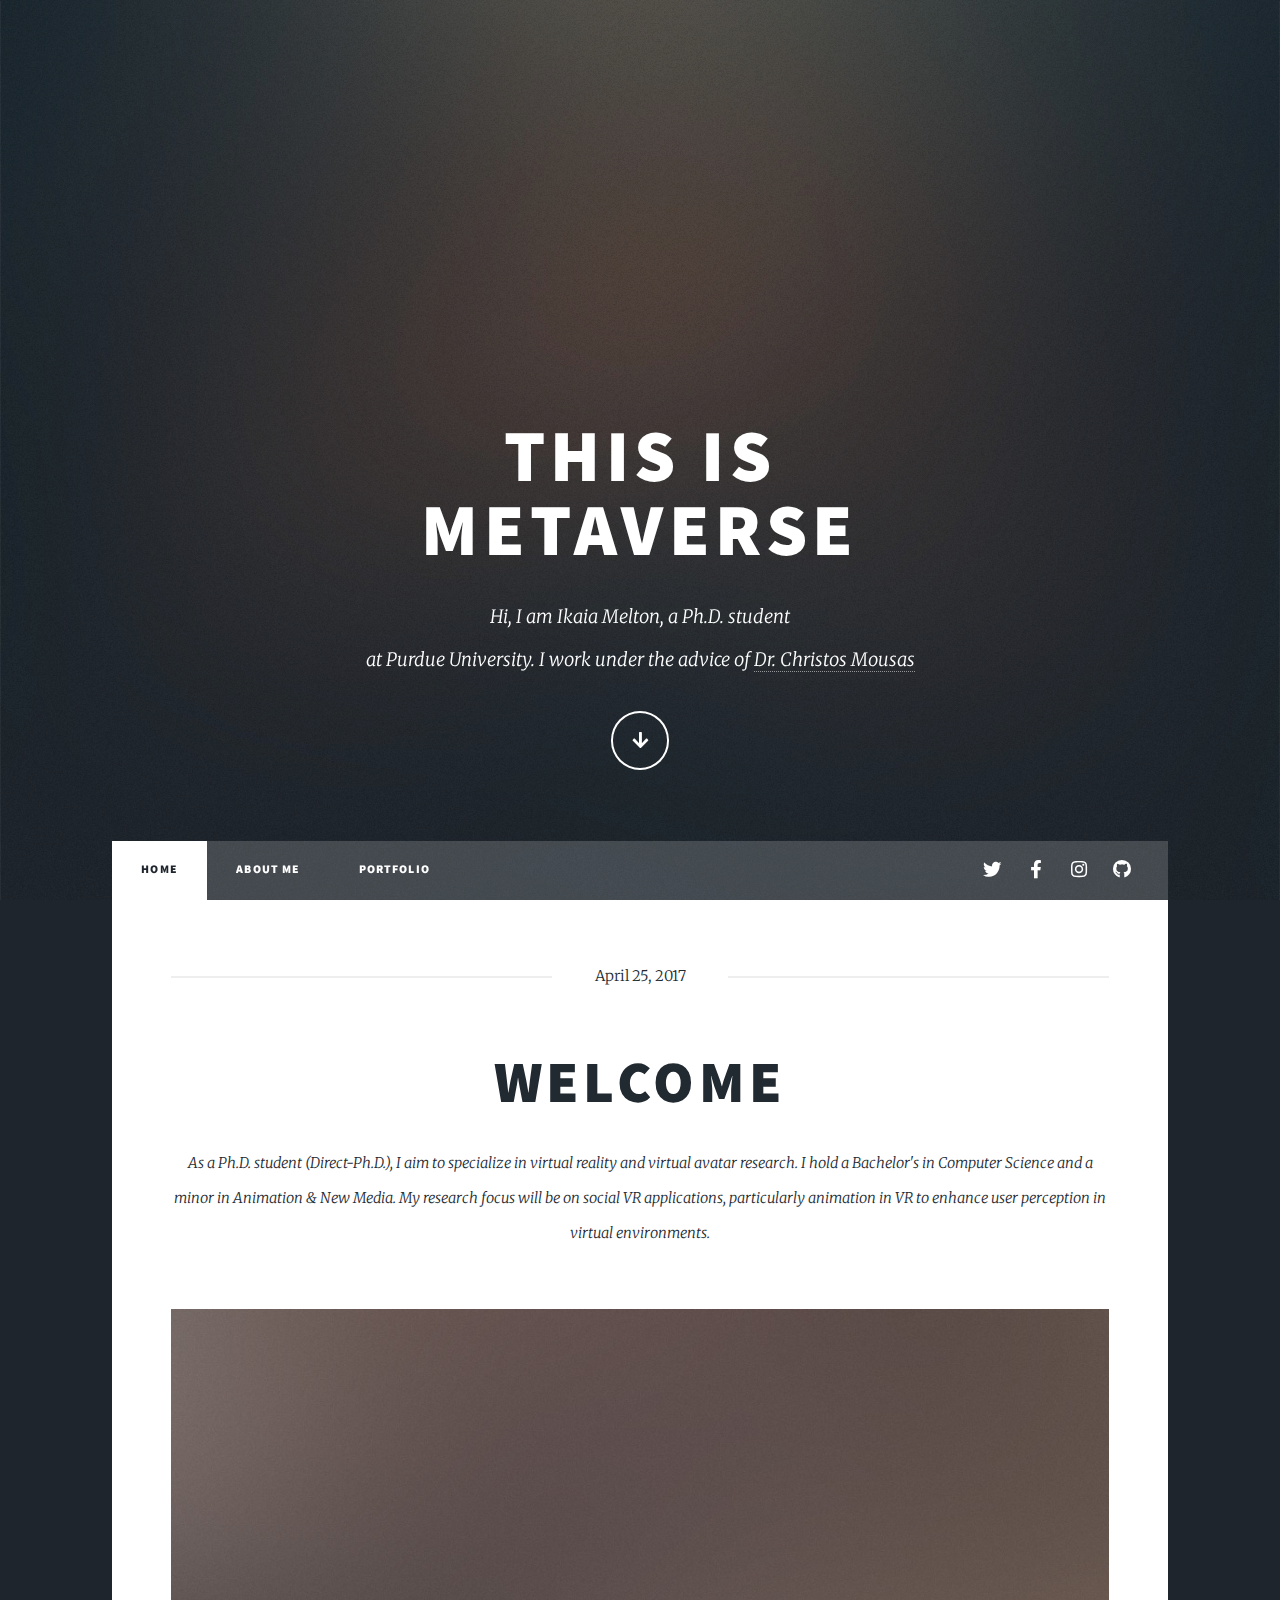
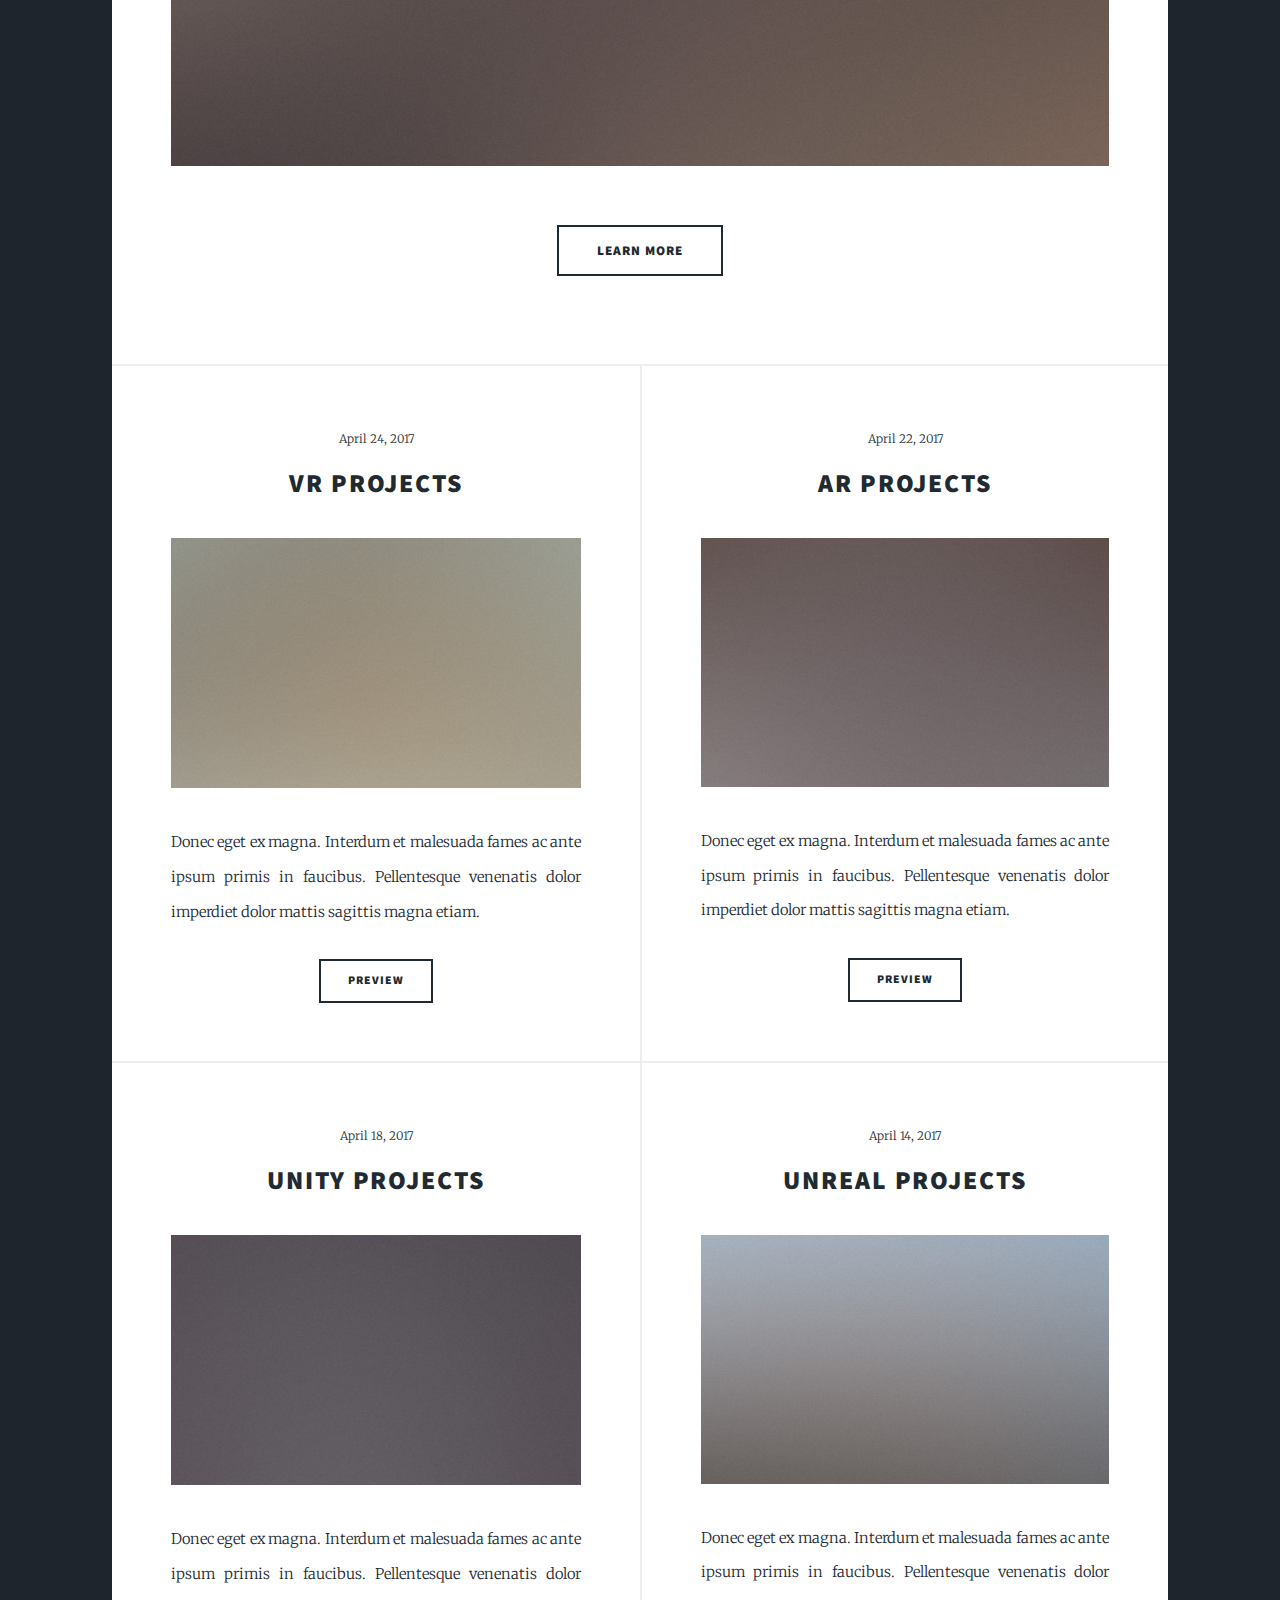
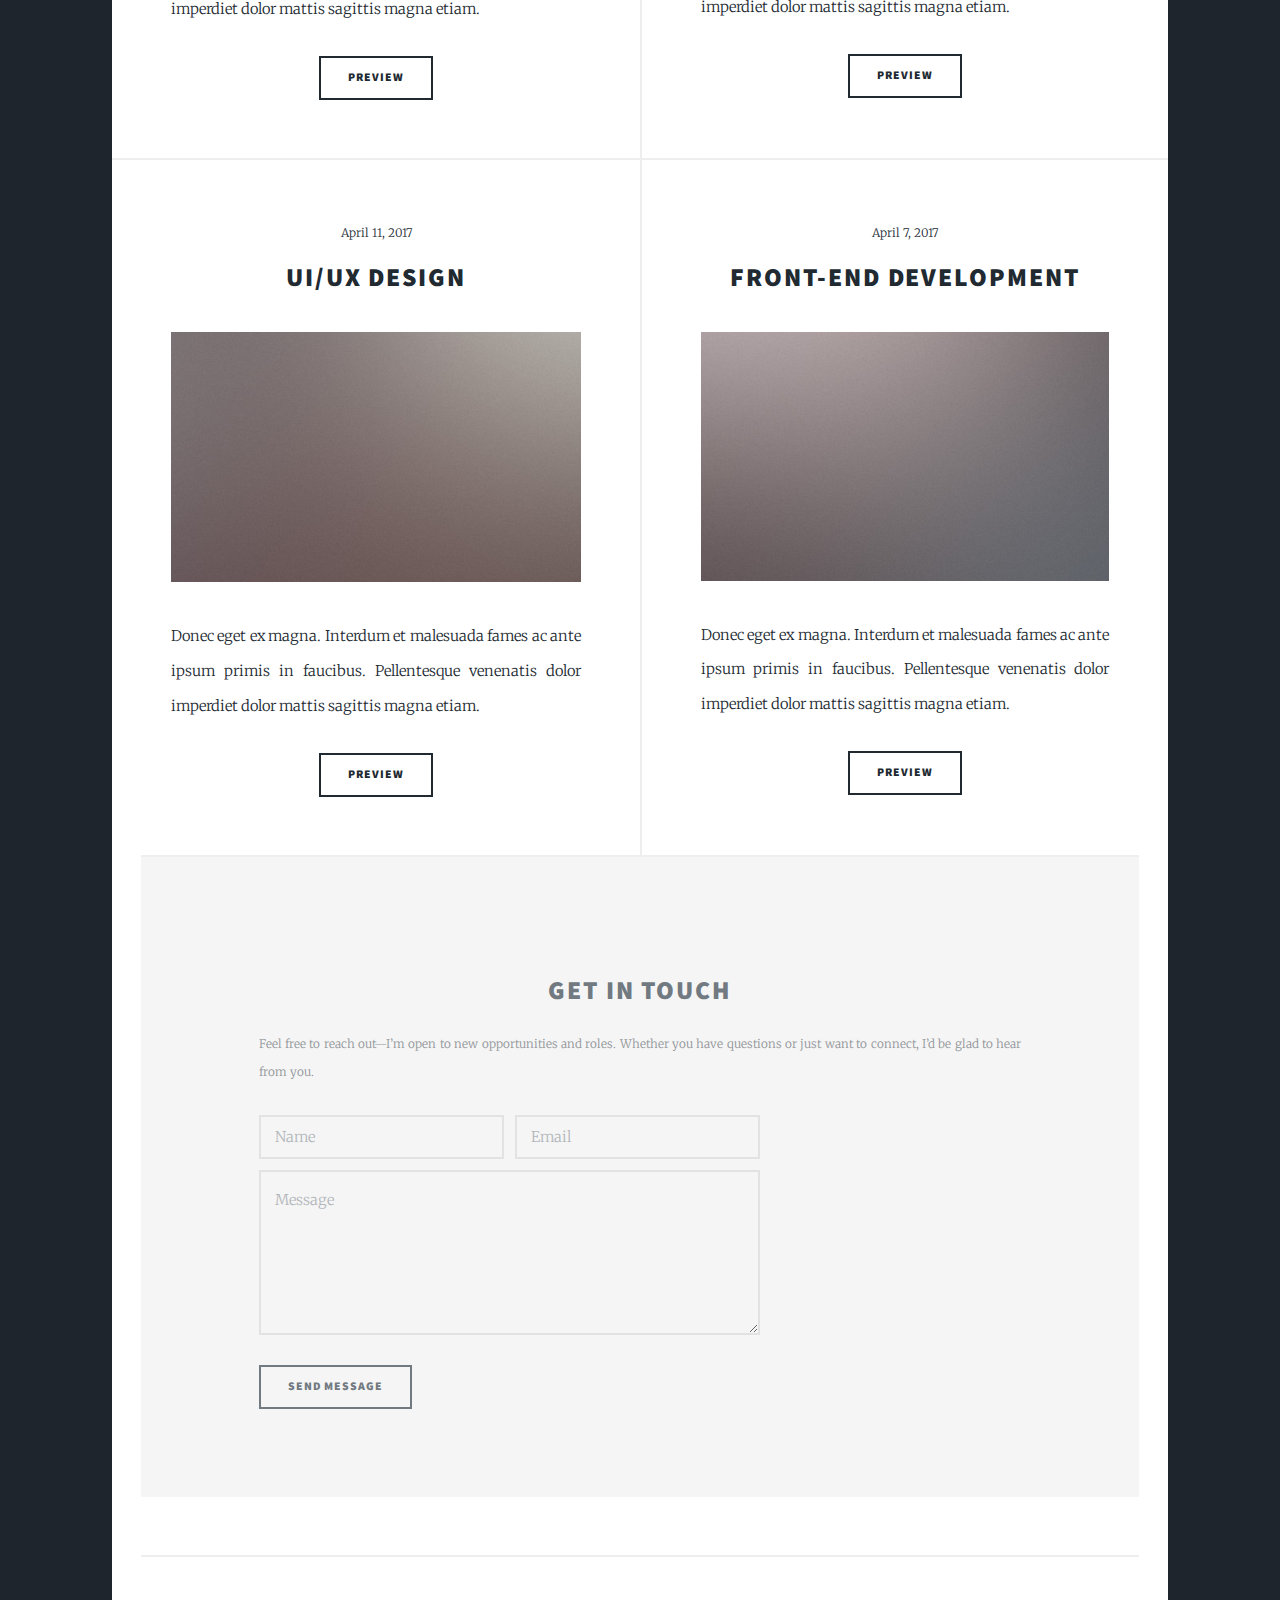
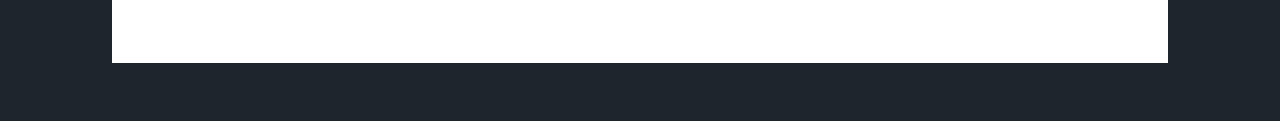
==== index.html @ 77c67433 "Update index.html" ====
<!DOCTYPE HTML>
<!--
	Massively by HTML5 UP
	html5up.net | @ajlkn
	Free for personal and commercial use under the CCA 3.0 license (html5up.net/license)
-->
<html>
	<head>
		<title>Ikaia's website</title>
		<meta charset="utf-8" />
		<meta name="viewport" content="width=device-width, initial-scale=1, user-scalable=no" />
		<link rel="stylesheet" href="assets/css/main.css" />
		<noscript><link rel="stylesheet" href="assets/css/noscript.css" /></noscript>
	</head>

	<body class="is-preload">

		<!-- Wrapper -->
			<div id="wrapper" class="fade-in">

				<!-- Intro -->
					<div id="intro">
						<h1>This is
							<br/>Metaverse</h1>
						<p>Hi, I am Ikaia Melton, a Ph.D. student <br />
					at Purdue University. I work under the advice of 
					<a href="https://web.ics.purdue.edu/~cmousas/">Dr. Christos Mousas</a></p>
						<ul class="actions">
							<li><a href="#header" class="button icon solid solo fa-arrow-down scrolly">Continue</a></li>
						</ul>
					</div>

				<!-- Header -->
				

				<!-- Nav -->
					<nav id="nav">
						<ul class="links">
							<li class="active"><a href="index.html">Home</a></li>
							<li><a href="generic.html">About me</a></li>
							<li><a href="elements.html">Portfolio</a></li>
						</ul>
						<ul class="icons">
							<li><a href="#" class="icon brands fa-twitter"><span class="label">Twitter</span></a></li>
							<li><a href="#" class="icon brands fa-facebook-f"><span class="label">Facebook</span></a></li>
							<li><a href="#" class="icon brands fa-instagram"><span class="label">Instagram</span></a></li>
							<li><a href="#" class="icon brands fa-github"><span class="label">GitHub</span></a></li>
						</ul>
					</nav>

				<!-- Main -->
					<div id="main">

						<!-- Featured Post -->
							<article class="post featured">
								<header class="major">
									<span class="date">April 25, 2017</span>
									<h2><a href="#">Welcome</a></h2>
									<p>As a Ph.D. student (Direct-Ph.D.), I aim to specialize in virtual reality and virtual avatar research. 
										I hold a Bachelor's in Computer Science and a minor in Animation & New Media. 
										My research focus will be on social VR applications, particularly animation in VR to enhance user perception in virtual environments. 
										</p>
								</header>
								<a href="#" class="image main"><img src="images/pic01.jpg" alt="" /></a>
								<ul class="actions special">
									<li><a href="#" class="button large">Learn more</a></li>
								</ul>
							</article>

						<!-- Posts -->
							<section class="posts">
								<article>
									<header>
										<span class="date">April 24, 2017</span>
										<h2><a href="#">VR Projects</a></h2>
									</header>
									<a href="#" class="image fit"><img src="images/pic02.jpg" alt="" /></a>
									<p>Donec eget ex magna. Interdum et malesuada fames ac ante ipsum primis in faucibus. Pellentesque venenatis dolor imperdiet dolor mattis sagittis magna etiam.</p>
									<ul class="actions special">
										<li><a href="#" class="button">Preview</a></li>
									</ul>
								</article>
								<article>
									<header>
										<span class="date">April 22, 2017</span>
										<h2><a href="#">AR Projects</a></h2>
									</header>
									<a href="#" class="image fit"><img src="images/pic03.jpg" alt="" /></a>
									<p>Donec eget ex magna. Interdum et malesuada fames ac ante ipsum primis in faucibus. Pellentesque venenatis dolor imperdiet dolor mattis sagittis magna etiam.</p>
									<ul class="actions special">
										<li><a href="#" class="button">Preview</a></li>
									</ul>
								</article>
								<article>
									<header>
										<span class="date">April 18, 2017</span>
										<h2><a href="#">Unity Projects</a></h2>
									</header>
									<a href="#" class="image fit"><img src="images/pic04.jpg" alt="" /></a>
									<p>Donec eget ex magna. Interdum et malesuada fames ac ante ipsum primis in faucibus. Pellentesque venenatis dolor imperdiet dolor mattis sagittis magna etiam.</p>
									<ul class="actions special">
										<li><a href="#" class="button">Preview</a></li>
									</ul>
								</article>
								<article>
									<header>
										<span class="date">April 14, 2017</span>
										<h2><a href="#">Unreal Projects</a></h2>
									</header>
									<a href="#" class="image fit"><img src="images/pic05.jpg" alt="" /></a>
									<p>Donec eget ex magna. Interdum et malesuada fames ac ante ipsum primis in faucibus. Pellentesque venenatis dolor imperdiet dolor mattis sagittis magna etiam.</p>
									<ul class="actions special">
										<li><a href="#" class="button">Preview</a></li>
									</ul>
								</article>
								<article>
									<header>
										<span class="date">April 11, 2017</span>
										<h2><a href="#">UI/UX Design</a></h2>
									</header>
									<a href="#" class="image fit"><img src="images/pic06.jpg" alt="" /></a>
									<p>Donec eget ex magna. Interdum et malesuada fames ac ante ipsum primis in faucibus. Pellentesque venenatis dolor imperdiet dolor mattis sagittis magna etiam.</p>
									<ul class="actions special">
										<li><a href="#" class="button">Preview</a></li>
									</ul>
								</article>
								<article>
									<header>
										<span class="date">April 7, 2017</span>
										<h2><a href="#">Front-end Development</a></h2>
									</header>
									<a href="#" class="image fit"><img src="images/pic07.jpg" alt="" /></a>
									<p>Donec eget ex magna. Interdum et malesuada fames ac ante ipsum primis in faucibus. Pellentesque venenatis dolor imperdiet dolor mattis sagittis magna etiam.</p>
									<ul class="actions special">
										<li><a href="#" class="button">Preview</a></li>
									</ul>
								</article>
							</section>

				<!-- Footer -->
<footer id="footer">
	<section id= "three">
    
						<h2>Get In Touch</h2>
						<p>Feel free to reach out—I’m open to new opportunities and roles. Whether you have questions or just want to connect, I’d be glad to hear from you.</p>
						<div class="row">
							<div class="col-8 col-12-small">
								<form method="post" action="#">
									<div class="row gtr-uniform gtr-50">
										<div class="col-6 col-12-xsmall"><input type="text" name="name" id="name" placeholder="Name" /></div>
										<div class="col-6 col-12-xsmall"><input type="email" name="email" id="email" placeholder="Email" /></div>
										<div class="col-12"><textarea name="message" id="message" placeholder="Message" rows="4"></textarea></div>
									</div>
								</form>
								<ul class="actions">
									<li><input type="submit" value="Send Message" /></li>
								</ul>
							</div>
							
						</div>
					</section>
</footer>

						
				

				<!-- Copyright -->
					<div id="copyright">
						<ul><li>&copy; Untitled</li><li>Design: <a href="https://html5up.net">HTML5 UP</a></li></ul>
					</div>

			</div>

		<!-- Scripts -->
			<script src="assets/js/jquery.min.js"></script>
			<script src="assets/js/jquery.scrollex.min.js"></script>
			<script src="assets/js/jquery.scrolly.min.js"></script>
			<script src="assets/js/browser.min.js"></script>
			<script src="assets/js/breakpoints.min.js"></script>
			<script src="assets/js/util.js"></script>
			<script src="assets/js/main.js"></script>

	</body>
</html>
---- assets/css/main.css ----
@import url(fontawesome-all.min.css);
@import url("https://fonts.googleapis.com/css?family=Merriweather:300,700,300italic,700italic|Source+Sans+Pro:900");

/*
	Massively by HTML5 UP
	html5up.net | @ajlkn
	Free for personal and commercial use under the CCA 3.0 license (html5up.net/license)
*/

html, body, div, span, applet, object,
iframe, h1, h2, h3, h4, h5, h6, p, blockquote,
pre, a, abbr, acronym, address, big, cite,
code, del, dfn, em, img, ins, kbd, q, s, samp,
small, strike, strong, sub, sup, tt, var, b,
u, i, center, dl, dt, dd, ol, ul, li, fieldset,
form, label, legend, table, caption, tbody,
tfoot, thead, tr, th, td, article, aside,
canvas, details, embed, figure, figcaption,
footer, header, hgroup, menu, nav, output, ruby,
section, summary, time, mark, audio, video {
	margin: 0;
	padding: 0;
	border: 0;
	font-size: 100%;
	font: inherit;
	vertical-align: baseline;}

article, aside, details, figcaption, figure,
footer, header, hgroup, menu, nav, section {
	display: block;}

body {
	line-height: 1;
}
/* Remove bullets and styling for the list items */
.labeled-icons {
    list-style: none;
    padding-left: 0; /* Remove padding */
}


ol, ul {
	list-style: none;
}

blockquote, q {
	quotes: none;
}

	blockquote:before, blockquote:after, q:before, q:after {
		content: '';
		content: none;
	}

table {
	border-collapse: collapse;
	border-spacing: 0;
}

body {
	-webkit-text-size-adjust: none;
}

mark {
	background-color: transparent;
	color: inherit;
}

input::-moz-focus-inner {
	border: 0;
	padding: 0;
}

input, select, textarea {
	-moz-appearance: none;
	-webkit-appearance: none;
	-ms-appearance: none;
	appearance: none;
}

/* Basic */

	@-ms-viewport {
		width: device-width;
	}

	body {
		-ms-overflow-style: scrollbar;
	}

	@media screen and (max-width: 480px) {

		html, body {
			min-width: 320px;
		}

	}

	html {
		box-sizing: border-box;
	}

	*, *:before, *:after {
		box-sizing: inherit;
	}

	body {
		background-color: #1e252d;
	}

		body.is-preload *, body.is-preload *:before, body.is-preload *:after {
			-moz-animation: none !important;
			-webkit-animation: none !important;
			-ms-animation: none !important;
			animation: none !important;
			-moz-transition: none !important;
			-webkit-transition: none !important;
			-ms-transition: none !important;
			transition: none !important;
		}

/* Type */

	html {
		font-size: 16pt;
	}

		@media screen and (max-width: 1680px) {

			html {
				font-size: 12pt;
			}

		}

		@media screen and (max-width: 1280px) {

			html {
				font-size: 11pt;
			}

		}

		@media screen and (max-width: 360px) {

			html {
				font-size: 10pt;
			}

		}

	body {
		color: #212931;
	}

	body, input, select, textarea {
		font-family: "Merriweather", Georgia, serif;
		font-weight: 300;
		font-size: 1rem;
		line-height: 2.375;
	}

	a {
		-moz-transition: color 0.2s ease-in-out, background-color 0.2s ease-in-out, border-color 0.2s ease-in-out, box-shadow 0.2s ease-in-out;
		-webkit-transition: color 0.2s ease-in-out, background-color 0.2s ease-in-out, border-color 0.2s ease-in-out, box-shadow 0.2s ease-in-out;
		-ms-transition: color 0.2s ease-in-out, background-color 0.2s ease-in-out, border-color 0.2s ease-in-out, box-shadow 0.2s ease-in-out;
		transition: color 0.2s ease-in-out, background-color 0.2s ease-in-out, border-color 0.2s ease-in-out, box-shadow 0.2s ease-in-out;
		border-bottom: dotted 1px;
		text-decoration: none;
	}

		a:hover {
			border-bottom-color: transparent;
		}

	strong, b {
		font-weight: 600;
	}

	em, i {
		font-style: italic;
	}

	p {
		text-align: justify;
		margin: 0 0 2rem 0;
	}

	h1, h2, h3, h4, h5, h6 {
		font-family: "Source Sans Pro", Helvetica, sans-serif;
		font-weight: 900;
		line-height: 1.5;
		letter-spacing: 0.075em;
		text-transform: uppercase;
		margin: 0 0 1rem 0;
	}

		h1 a, h2 a, h3 a, h4 a, h5 a, h6 a {
			border-bottom: 0;
			color: inherit;
			text-decoration: none;
		}

	h1 {
		font-size: 4rem;
		line-height: 1.1;
		margin: 0 0 2rem 0;
	}

	h2 {
		font-size: 1.75rem;
		line-height: 1.3;
		margin: 0 0 1.5rem 0;
	}

	h3 {
		font-size: 1.25rem;
		margin: 0 0 1.5rem 0;
	}

	h4 {
		font-size: 1rem;
	}

	h5 {
		font-size: 0.9rem;
	}

	h6 {
		font-size: 0.8rem;
	}

	sub {
		font-size: 0.8rem;
		position: relative;
		top: 0.5rem;
	}

	sup {
		font-size: 0.8rem;
		position: relative;
		top: -0.5rem;
	}

	blockquote {
		border-left: solid 4px;
		font-style: italic;
		margin: 0 0 2rem 0;
		padding: 0.5rem 0 0.5rem 2rem;
	}

	code {
		border: solid 2px;
		font-family: "Courier New", monospace;
		font-size: 0.9rem;
		margin: 0 0.25rem;
		padding: 0.25rem 0.65rem;
	}

	pre {
		-webkit-overflow-scrolling: touch;
		font-family: "Courier New", monospace;
		font-size: 0.9rem;
		margin: 0 0 2rem 0;
	}

		pre code {
			display: block;
			line-height: 1.75;
			padding: 1rem 1.5rem;
			overflow-x: auto;
		}

	hr {
		border: 0;
		border-bottom: solid 2px;
		margin: 3rem 0;
	}

		hr.major {
			margin: 5rem 0;
		}

	.align-left {
		text-align: left;
	}

	.align-center {
		text-align: center;
	}

	.align-right {
		text-align: right;
	}

	input, select, textarea {
		color: #212931;
	}

	a {
		color: #212931;
		border-bottom-color: rgba(33, 41, 49, 0.5);
	}

		a:hover {
			border-bottom-color: transparent;
			color: #18bfef !important;
		}

	strong, b {
		color: #212931;
	}

	h1, h2, h3, h4, h5, h6 {
		color: #212931;
	}

	blockquote {
		border-left-color: #eeeeee;
	}

	code {
		background: rgba(220, 220, 220, 0.25);
		border-color: #eeeeee;
	}

	hr {
		border-bottom-color: #eeeeee;
	}

/* Row */

	.row {
		display: flex;
		flex-wrap: wrap;
		box-sizing: border-box;
		align-items: stretch;
	}

		.row > * {
			box-sizing: border-box;
		}

		.row.gtr-uniform > * > :last-child {
			margin-bottom: 0;
		}

		.row.aln-left {
			justify-content: flex-start;
		}

		.row.aln-center {
			justify-content: center;
		}

		.row.aln-right {
			justify-content: flex-end;
		}

		.row.aln-top {
			align-items: flex-start;
		}

		.row.aln-middle {
			align-items: center;
		}

		.row.aln-bottom {
			align-items: flex-end;
		}

		.row > .imp {
			order: -1;
		}

		.row > .col-1 {
			width: 8.33333%;
		}

		.row > .off-1 {
			margin-left: 8.33333%;
		}

		.row > .col-2 {
			width: 16.66667%;
		}

		.row > .off-2 {
			margin-left: 16.66667%;
		}

		.row > .col-3 {
			width: 25%;
		}

		.row > .off-3 {
			margin-left: 25%;
		}

		.row > .col-4 {
			width: 33.33333%;
		}

		.row > .off-4 {
			margin-left: 33.33333%;
		}

		.row > .col-5 {
			width: 41.66667%;
		}

		.row > .off-5 {
			margin-left: 41.66667%;
		}

		.row > .col-6 {
			width: 50%;
		}

		.row > .off-6 {
			margin-left: 50%;
		}

		.row > .col-7 {
			width: 58.33333%;
		}

		.row > .off-7 {
			margin-left: 58.33333%;
		}

		.row > .col-8 {
			width: 66.66667%;
		}

		.row > .off-8 {
			margin-left: 66.66667%;
		}

		.row > .col-9 {
			width: 75%;
		}

		.row > .off-9 {
			margin-left: 75%;
		}

		.row > .col-10 {
			width: 83.33333%;
		}

		.row > .off-10 {
			margin-left: 83.33333%;
		}

		.row > .col-11 {
			width: 91.66667%;
		}

		.row > .off-11 {
			margin-left: 91.66667%;
		}

		.row > .col-12 {
			width: 100%;
		}

		.row > .off-12 {
			margin-left: 100%;
		}

		.row.gtr-0 {
			margin-top: 0;
			margin-left: 0rem;
		}

			.row.gtr-0 > * {
				padding: 0 0 0 0rem;
			}

			.row.gtr-0.gtr-uniform {
				margin-top: 0rem;
			}

				.row.gtr-0.gtr-uniform > * {
					padding-top: 0rem;
				}

		.row.gtr-25 {
			margin-top: 0;
			margin-left: -0.375rem;
		}

			.row.gtr-25 > * {
				padding: 0 0 0 0.375rem;
			}

			.row.gtr-25.gtr-uniform {
				margin-top: -0.375rem;
			}

				.row.gtr-25.gtr-uniform > * {
					padding-top: 0.375rem;
				}

		.row.gtr-50 {
			margin-top: 0;
			margin-left: -0.75rem;
		}

			.row.gtr-50 > * {
				padding: 0 0 0 0.75rem;
			}

			.row.gtr-50.gtr-uniform {
				margin-top: -0.75rem;
			}

				.row.gtr-50.gtr-uniform > * {
					padding-top: 0.75rem;
				}

		.row {
			margin-top: 0;
			margin-left: -1.5rem;
		}

			.row > * {
				padding: 0 0 0 1.5rem;
			}

			.row.gtr-uniform {
				margin-top: -1.5rem;
			}

				.row.gtr-uniform > * {
					padding-top: 1.5rem;
				}

		.row.gtr-150 {
			margin-top: 0;
			margin-left: -2.25rem;
		}

			.row.gtr-150 > * {
				padding: 0 0 0 2.25rem;
			}

			.row.gtr-150.gtr-uniform {
				margin-top: -2.25rem;
			}

				.row.gtr-150.gtr-uniform > * {
					padding-top: 2.25rem;
				}

		.row.gtr-200 {
			margin-top: 0;
			margin-left: -3rem;
		}

			.row.gtr-200 > * {
				padding: 0 0 0 3rem;
			}

			.row.gtr-200.gtr-uniform {
				margin-top: -3rem;
			}

				.row.gtr-200.gtr-uniform > * {
					padding-top: 3rem;
				}

		@media screen and (max-width: 1680px) {

			.row {
				display: flex;
				flex-wrap: wrap;
				box-sizing: border-box;
				align-items: stretch;
			}

				.row > * {
					box-sizing: border-box;
				}

				.row.gtr-uniform > * > :last-child {
					margin-bottom: 0;
				}

				.row.aln-left {
					justify-content: flex-start;
				}

				.row.aln-center {
					justify-content: center;
				}

				.row.aln-right {
					justify-content: flex-end;
				}

				.row.aln-top {
					align-items: flex-start;
				}

				.row.aln-middle {
					align-items: center;
				}

				.row.aln-bottom {
					align-items: flex-end;
				}

				.row > .imp-xlarge {
					order: -1;
				}

				.row > .col-1-xlarge {
					width: 8.33333%;
				}

				.row > .off-1-xlarge {
					margin-left: 8.33333%;
				}

				.row > .col-2-xlarge {
					width: 16.66667%;
				}

				.row > .off-2-xlarge {
					margin-left: 16.66667%;
				}

				.row > .col-3-xlarge {
					width: 25%;
				}

				.row > .off-3-xlarge {
					margin-left: 25%;
				}

				.row > .col-4-xlarge {
					width: 33.33333%;
				}

				.row > .off-4-xlarge {
					margin-left: 33.33333%;
				}

				.row > .col-5-xlarge {
					width: 41.66667%;
				}

				.row > .off-5-xlarge {
					margin-left: 41.66667%;
				}

				.row > .col-6-xlarge {
					width: 50%;
				}

				.row > .off-6-xlarge {
					margin-left: 50%;
				}

				.row > .col-7-xlarge {
					width: 58.33333%;
				}

				.row > .off-7-xlarge {
					margin-left: 58.33333%;
				}

				.row > .col-8-xlarge {
					width: 66.66667%;
				}

				.row > .off-8-xlarge {
					margin-left: 66.66667%;
				}

				.row > .col-9-xlarge {
					width: 75%;
				}

				.row > .off-9-xlarge {
					margin-left: 75%;
				}

				.row > .col-10-xlarge {
					width: 83.33333%;
				}

				.row > .off-10-xlarge {
					margin-left: 83.33333%;
				}

				.row > .col-11-xlarge {
					width: 91.66667%;
				}

				.row > .off-11-xlarge {
					margin-left: 91.66667%;
				}

				.row > .col-12-xlarge {
					width: 100%;
				}

				.row > .off-12-xlarge {
					margin-left: 100%;
				}

				.row.gtr-0 {
					margin-top: 0;
					margin-left: 0rem;
				}

					.row.gtr-0 > * {
						padding: 0 0 0 0rem;
					}

					.row.gtr-0.gtr-uniform {
						margin-top: 0rem;
					}

						.row.gtr-0.gtr-uniform > * {
							padding-top: 0rem;
						}

				.row.gtr-25 {
					margin-top: 0;
					margin-left: -0.375rem;
				}

					.row.gtr-25 > * {
						padding: 0 0 0 0.375rem;
					}

					.row.gtr-25.gtr-uniform {
						margin-top: -0.375rem;
					}

						.row.gtr-25.gtr-uniform > * {
							padding-top: 0.375rem;
						}

				.row.gtr-50 {
					margin-top: 0;
					margin-left: -0.75rem;
				}

					.row.gtr-50 > * {
						padding: 0 0 0 0.75rem;
					}

					.row.gtr-50.gtr-uniform {
						margin-top: -0.75rem;
					}

						.row.gtr-50.gtr-uniform > * {
							padding-top: 0.75rem;
						}

				.row {
					margin-top: 0;
					margin-left: -1.5rem;
				}

					.row > * {
						padding: 0 0 0 1.5rem;
					}

					.row.gtr-uniform {
						margin-top: -1.5rem;
					}

						.row.gtr-uniform > * {
							padding-top: 1.5rem;
						}

				.row.gtr-150 {
					margin-top: 0;
					margin-left: -2.25rem;
				}

					.row.gtr-150 > * {
						padding: 0 0 0 2.25rem;
					}

					.row.gtr-150.gtr-uniform {
						margin-top: -2.25rem;
					}

						.row.gtr-150.gtr-uniform > * {
							padding-top: 2.25rem;
						}

				.row.gtr-200 {
					margin-top: 0;
					margin-left: -3rem;
				}

					.row.gtr-200 > * {
						padding: 0 0 0 3rem;
					}

					.row.gtr-200.gtr-uniform {
						margin-top: -3rem;
					}

						.row.gtr-200.gtr-uniform > * {
							padding-top: 3rem;
						}

		}

		@media screen and (max-width: 1280px) {

			.row {
				display: flex;
				flex-wrap: wrap;
				box-sizing: border-box;
				align-items: stretch;
			}

				.row > * {
					box-sizing: border-box;
				}

				.row.gtr-uniform > * > :last-child {
					margin-bottom: 0;
				}

				.row.aln-left {
					justify-content: flex-start;
				}

				.row.aln-center {
					justify-content: center;
				}

				.row.aln-right {
					justify-content: flex-end;
				}

				.row.aln-top {
					align-items: flex-start;
				}

				.row.aln-middle {
					align-items: center;
				}

				.row.aln-bottom {
					align-items: flex-end;
				}

				.row > .imp-large {
					order: -1;
				}

				.row > .col-1-large {
					width: 8.33333%;
				}

				.row > .off-1-large {
					margin-left: 8.33333%;
				}

				.row > .col-2-large {
					width: 16.66667%;
				}

				.row > .off-2-large {
					margin-left: 16.66667%;
				}

				.row > .col-3-large {
					width: 25%;
				}

				.row > .off-3-large {
					margin-left: 25%;
				}

				.row > .col-4-large {
					width: 33.33333%;
				}

				.row > .off-4-large {
					margin-left: 33.33333%;
				}

				.row > .col-5-large {
					width: 41.66667%;
				}

				.row > .off-5-large {
					margin-left: 41.66667%;
				}

				.row > .col-6-large {
					width: 50%;
				}

				.row > .off-6-large {
					margin-left: 50%;
				}

				.row > .col-7-large {
					width: 58.33333%;
				}

				.row > .off-7-large {
					margin-left: 58.33333%;
				}

				.row > .col-8-large {
					width: 66.66667%;
				}

				.row > .off-8-large {
					margin-left: 66.66667%;
				}

				.row > .col-9-large {
					width: 75%;
				}

				.row > .off-9-large {
					margin-left: 75%;
				}

				.row > .col-10-large {
					width: 83.33333%;
				}

				.row > .off-10-large {
					margin-left: 83.33333%;
				}

				.row > .col-11-large {
					width: 91.66667%;
				}

				.row > .off-11-large {
					margin-left: 91.66667%;
				}

				.row > .col-12-large {
					width: 100%;
				}

				.row > .off-12-large {
					margin-left: 100%;
				}

				.row.gtr-0 {
					margin-top: 0;
					margin-left: 0rem;
				}

					.row.gtr-0 > * {
						padding: 0 0 0 0rem;
					}

					.row.gtr-0.gtr-uniform {
						margin-top: 0rem;
					}

						.row.gtr-0.gtr-uniform > * {
							padding-top: 0rem;
						}

				.row.gtr-25 {
					margin-top: 0;
					margin-left: -0.375rem;
				}

					.row.gtr-25 > * {
						padding: 0 0 0 0.375rem;
					}

					.row.gtr-25.gtr-uniform {
						margin-top: -0.375rem;
					}

						.row.gtr-25.gtr-uniform > * {
							padding-top: 0.375rem;
						}

				.row.gtr-50 {
					margin-top: 0;
					margin-left: -0.75rem;
				}

					.row.gtr-50 > * {
						padding: 0 0 0 0.75rem;
					}

					.row.gtr-50.gtr-uniform {
						margin-top: -0.75rem;
					}

						.row.gtr-50.gtr-uniform > * {
							padding-top: 0.75rem;
						}

				.row {
					margin-top: 0;
					margin-left: -1.5rem;
				}

					.row > * {
						padding: 0 0 0 1.5rem;
					}

					.row.gtr-uniform {
						margin-top: -1.5rem;
					}

						.row.gtr-uniform > * {
							padding-top: 1.5rem;
						}

				.row.gtr-150 {
					margin-top: 0;
					margin-left: -2.25rem;
				}

					.row.gtr-150 > * {
						padding: 0 0 0 2.25rem;
					}

					.row.gtr-150.gtr-uniform {
						margin-top: -2.25rem;
					}

						.row.gtr-150.gtr-uniform > * {
							padding-top: 2.25rem;
						}

				.row.gtr-200 {
					margin-top: 0;
					margin-left: -3rem;
				}

					.row.gtr-200 > * {
						padding: 0 0 0 3rem;
					}

					.row.gtr-200.gtr-uniform {
						margin-top: -3rem;
					}

						.row.gtr-200.gtr-uniform > * {
							padding-top: 3rem;
						}

		}

		@media screen and (max-width: 980px) {

			.row {
				display: flex;
				flex-wrap: wrap;
				box-sizing: border-box;
				align-items: stretch;
			}

				.row > * {
					box-sizing: border-box;
				}

				.row.gtr-uniform > * > :last-child {
					margin-bottom: 0;
				}

				.row.aln-left {
					justify-content: flex-start;
				}

				.row.aln-center {
					justify-content: center;
				}

				.row.aln-right {
					justify-content: flex-end;
				}

				.row.aln-top {
					align-items: flex-start;
				}

				.row.aln-middle {
					align-items: center;
				}

				.row.aln-bottom {
					align-items: flex-end;
				}

				.row > .imp-medium {
					order: -1;
				}

				.row > .col-1-medium {
					width: 8.33333%;
				}

				.row > .off-1-medium {
					margin-left: 8.33333%;
				}

				.row > .col-2-medium {
					width: 16.66667%;
				}

				.row > .off-2-medium {
					margin-left: 16.66667%;
				}

				.row > .col-3-medium {
					width: 25%;
				}

				.row > .off-3-medium {
					margin-left: 25%;
				}

				.row > .col-4-medium {
					width: 33.33333%;
				}

				.row > .off-4-medium {
					margin-left: 33.33333%;
				}

				.row > .col-5-medium {
					width: 41.66667%;
				}

				.row > .off-5-medium {
					margin-left: 41.66667%;
				}

				.row > .col-6-medium {
					width: 50%;
				}

				.row > .off-6-medium {
					margin-left: 50%;
				}

				.row > .col-7-medium {
					width: 58.33333%;
				}

				.row > .off-7-medium {
					margin-left: 58.33333%;
				}

				.row > .col-8-medium {
					width: 66.66667%;
				}

				.row > .off-8-medium {
					margin-left: 66.66667%;
				}

				.row > .col-9-medium {
					width: 75%;
				}

				.row > .off-9-medium {
					margin-left: 75%;
				}

				.row > .col-10-medium {
					width: 83.33333%;
				}

				.row > .off-10-medium {
					margin-left: 83.33333%;
				}

				.row > .col-11-medium {
					width: 91.66667%;
				}

				.row > .off-11-medium {
					margin-left: 91.66667%;
				}

				.row > .col-12-medium {
					width: 100%;
				}

				.row > .off-12-medium {
					margin-left: 100%;
				}

				.row.gtr-0 {
					margin-top: 0;
					margin-left: 0rem;
				}

					.row.gtr-0 > * {
						padding: 0 0 0 0rem;
					}

					.row.gtr-0.gtr-uniform {
						margin-top: 0rem;
					}

						.row.gtr-0.gtr-uniform > * {
							padding-top: 0rem;
						}

				.row.gtr-25 {
					margin-top: 0;
					margin-left: -0.375rem;
				}

					.row.gtr-25 > * {
						padding: 0 0 0 0.375rem;
					}

					.row.gtr-25.gtr-uniform {
						margin-top: -0.375rem;
					}

						.row.gtr-25.gtr-uniform > * {
							padding-top: 0.375rem;
						}

				.row.gtr-50 {
					margin-top: 0;
					margin-left: -0.75rem;
				}

					.row.gtr-50 > * {
						padding: 0 0 0 0.75rem;
					}

					.row.gtr-50.gtr-uniform {
						margin-top: -0.75rem;
					}

						.row.gtr-50.gtr-uniform > * {
							padding-top: 0.75rem;
						}

				.row {
					margin-top: 0;
					margin-left: -1.5rem;
				}

					.row > * {
						padding: 0 0 0 1.5rem;
					}

					.row.gtr-uniform {
						margin-top: -1.5rem;
					}

						.row.gtr-uniform > * {
							padding-top: 1.5rem;
						}

				.row.gtr-150 {
					margin-top: 0;
					margin-left: -2.25rem;
				}

					.row.gtr-150 > * {
						padding: 0 0 0 2.25rem;
					}

					.row.gtr-150.gtr-uniform {
						margin-top: -2.25rem;
					}

						.row.gtr-150.gtr-uniform > * {
							padding-top: 2.25rem;
						}

				.row.gtr-200 {
					margin-top: 0;
					margin-left: -3rem;
				}

					.row.gtr-200 > * {
						padding: 0 0 0 3rem;
					}

					.row.gtr-200.gtr-uniform {
						margin-top: -3rem;
					}

						.row.gtr-200.gtr-uniform > * {
							padding-top: 3rem;
						}

		}

		@media screen and (max-width: 736px) {

			.row {
				display: flex;
				flex-wrap: wrap;
				box-sizing: border-box;
				align-items: stretch;
			}

				.row > * {
					box-sizing: border-box;
				}

				.row.gtr-uniform > * > :last-child {
					margin-bottom: 0;
				}

				.row.aln-left {
					justify-content: flex-start;
				}

				.row.aln-center {
					justify-content: center;
				}

				.row.aln-right {
					justify-content: flex-end;
				}

				.row.aln-top {
					align-items: flex-start;
				}

				.row.aln-middle {
					align-items: center;
				}

				.row.aln-bottom {
					align-items: flex-end;
				}

				.row > .imp-small {
					order: -1;
				}

				.row > .col-1-small {
					width: 8.33333%;
				}

				.row > .off-1-small {
					margin-left: 8.33333%;
				}

				.row > .col-2-small {
					width: 16.66667%;
				}

				.row > .off-2-small {
					margin-left: 16.66667%;
				}

				.row > .col-3-small {
					width: 25%;
				}

				.row > .off-3-small {
					margin-left: 25%;
				}

				.row > .col-4-small {
					width: 33.33333%;
				}

				.row > .off-4-small {
					margin-left: 33.33333%;
				}

				.row > .col-5-small {
					width: 41.66667%;
				}

				.row > .off-5-small {
					margin-left: 41.66667%;
				}

				.row > .col-6-small {
					width: 50%;
				}

				.row > .off-6-small {
					margin-left: 50%;
				}

				.row > .col-7-small {
					width: 58.33333%;
				}

				.row > .off-7-small {
					margin-left: 58.33333%;
				}

				.row > .col-8-small {
					width: 66.66667%;
				}

				.row > .off-8-small {
					margin-left: 66.66667%;
				}

				.row > .col-9-small {
					width: 75%;
				}

				.row > .off-9-small {
					margin-left: 75%;
				}

				.row > .col-10-small {
					width: 83.33333%;
				}

				.row > .off-10-small {
					margin-left: 83.33333%;
				}

				.row > .col-11-small {
					width: 91.66667%;
				}

				.row > .off-11-small {
					margin-left: 91.66667%;
				}

				.row > .col-12-small {
					width: 100%;
				}

				.row > .off-12-small {
					margin-left: 100%;
				}

				.row.gtr-0 {
					margin-top: 0;
					margin-left: 0rem;
				}

					.row.gtr-0 > * {
						padding: 0 0 0 0rem;
					}

					.row.gtr-0.gtr-uniform {
						margin-top: 0rem;
					}

						.row.gtr-0.gtr-uniform > * {
							padding-top: 0rem;
						}

				.row.gtr-25 {
					margin-top: 0;
					margin-left: -0.375rem;
				}

					.row.gtr-25 > * {
						padding: 0 0 0 0.375rem;
					}

					.row.gtr-25.gtr-uniform {
						margin-top: -0.375rem;
					}

						.row.gtr-25.gtr-uniform > * {
							padding-top: 0.375rem;
						}

				.row.gtr-50 {
					margin-top: 0;
					margin-left: -0.75rem;
				}

					.row.gtr-50 > * {
						padding: 0 0 0 0.75rem;
					}

					.row.gtr-50.gtr-uniform {
						margin-top: -0.75rem;
					}

						.row.gtr-50.gtr-uniform > * {
							padding-top: 0.75rem;
						}

				.row {
					margin-top: 0;
					margin-left: -1.5rem;
				}

					.row > * {
						padding: 0 0 0 1.5rem;
					}

					.row.gtr-uniform {
						margin-top: -1.5rem;
					}

						.row.gtr-uniform > * {
							padding-top: 1.5rem;
						}

				.row.gtr-150 {
					margin-top: 0;
					margin-left: -2.25rem;
				}

					.row.gtr-150 > * {
						padding: 0 0 0 2.25rem;
					}

					.row.gtr-150.gtr-uniform {
						margin-top: -2.25rem;
					}

						.row.gtr-150.gtr-uniform > * {
							padding-top: 2.25rem;
						}

				.row.gtr-200 {
					margin-top: 0;
					margin-left: -3rem;
				}

					.row.gtr-200 > * {
						padding: 0 0 0 3rem;
					}

					.row.gtr-200.gtr-uniform {
						margin-top: -3rem;
					}

						.row.gtr-200.gtr-uniform > * {
							padding-top: 3rem;
						}

		}

		@media screen and (max-width: 480px) {

			.row {
				display: flex;
				flex-wrap: wrap;
				box-sizing: border-box;
				align-items: stretch;
			}

				.row > * {
					box-sizing: border-box;
				}

				.row.gtr-uniform > * > :last-child {
					margin-bottom: 0;
				}

				.row.aln-left {
					justify-content: flex-start;
				}

				.row.aln-center {
					justify-content: center;
				}

				.row.aln-right {
					justify-content: flex-end;
				}

				.row.aln-top {
					align-items: flex-start;
				}

				.row.aln-middle {
					align-items: center;
				}

				.row.aln-bottom {
					align-items: flex-end;
				}

				.row > .imp-xsmall {
					order: -1;
				}

				.row > .col-1-xsmall {
					width: 8.33333%;
				}

				.row > .off-1-xsmall {
					margin-left: 8.33333%;
				}

				.row > .col-2-xsmall {
					width: 16.66667%;
				}

				.row > .off-2-xsmall {
					margin-left: 16.66667%;
				}

				.row > .col-3-xsmall {
					width: 25%;
				}

				.row > .off-3-xsmall {
					margin-left: 25%;
				}

				.row > .col-4-xsmall {
					width: 33.33333%;
				}

				.row > .off-4-xsmall {
					margin-left: 33.33333%;
				}

				.row > .col-5-xsmall {
					width: 41.66667%;
				}

				.row > .off-5-xsmall {
					margin-left: 41.66667%;
				}

				.row > .col-6-xsmall {
					width: 50%;
				}

				.row > .off-6-xsmall {
					margin-left: 50%;
				}

				.row > .col-7-xsmall {
					width: 58.33333%;
				}

				.row > .off-7-xsmall {
					margin-left: 58.33333%;
				}

				.row > .col-8-xsmall {
					width: 66.66667%;
				}

				.row > .off-8-xsmall {
					margin-left: 66.66667%;
				}

				.row > .col-9-xsmall {
					width: 75%;
				}

				.row > .off-9-xsmall {
					margin-left: 75%;
				}

				.row > .col-10-xsmall {
					width: 83.33333%;
				}

				.row > .off-10-xsmall {
					margin-left: 83.33333%;
				}

				.row > .col-11-xsmall {
					width: 91.66667%;
				}

				.row > .off-11-xsmall {
					margin-left: 91.66667%;
				}

				.row > .col-12-xsmall {
					width: 100%;
				}

				.row > .off-12-xsmall {
					margin-left: 100%;
				}

				.row.gtr-0 {
					margin-top: 0;
					margin-left: 0rem;
				}

					.row.gtr-0 > * {
						padding: 0 0 0 0rem;
					}

					.row.gtr-0.gtr-uniform {
						margin-top: 0rem;
					}

						.row.gtr-0.gtr-uniform > * {
							padding-top: 0rem;
						}

				.row.gtr-25 {
					margin-top: 0;
					margin-left: -0.375rem;
				}

					.row.gtr-25 > * {
						padding: 0 0 0 0.375rem;
					}

					.row.gtr-25.gtr-uniform {
						margin-top: -0.375rem;
					}

						.row.gtr-25.gtr-uniform > * {
							padding-top: 0.375rem;
						}

				.row.gtr-50 {
					margin-top: 0;
					margin-left: -0.75rem;
				}

					.row.gtr-50 > * {
						padding: 0 0 0 0.75rem;
					}

					.row.gtr-50.gtr-uniform {
						margin-top: -0.75rem;
					}

						.row.gtr-50.gtr-uniform > * {
							padding-top: 0.75rem;
						}

				.row {
					margin-top: 0;
					margin-left: -1.5rem;
				}

					.row > * {
						padding: 0 0 0 1.5rem;
					}

					.row.gtr-uniform {
						margin-top: -1.5rem;
					}

						.row.gtr-uniform > * {
							padding-top: 1.5rem;
						}

				.row.gtr-150 {
					margin-top: 0;
					margin-left: -2.25rem;
				}

					.row.gtr-150 > * {
						padding: 0 0 0 2.25rem;
					}

					.row.gtr-150.gtr-uniform {
						margin-top: -2.25rem;
					}

						.row.gtr-150.gtr-uniform > * {
							padding-top: 2.25rem;
						}

				.row.gtr-200 {
					margin-top: 0;
					margin-left: -3rem;
				}

					.row.gtr-200 > * {
						padding: 0 0 0 3rem;
					}

					.row.gtr-200.gtr-uniform {
						margin-top: -3rem;
					}

						.row.gtr-200.gtr-uniform > * {
							padding-top: 3rem;
						}

		}

		@media screen and (max-width: 360px) {

			.row {
				display: flex;
				flex-wrap: wrap;
				box-sizing: border-box;
				align-items: stretch;
			}

				.row > * {
					box-sizing: border-box;
				}

				.row.gtr-uniform > * > :last-child {
					margin-bottom: 0;
				}

				.row.aln-left {
					justify-content: flex-start;
				}

				.row.aln-center {
					justify-content: center;
				}

				.row.aln-right {
					justify-content: flex-end;
				}

				.row.aln-top {
					align-items: flex-start;
				}

				.row.aln-middle {
					align-items: center;
				}

				.row.aln-bottom {
					align-items: flex-end;
				}

				.row > .imp-xxsmall {
					order: -1;
				}

				.row > .col-1-xxsmall {
					width: 8.33333%;
				}

				.row > .off-1-xxsmall {
					margin-left: 8.33333%;
				}

				.row > .col-2-xxsmall {
					width: 16.66667%;
				}

				.row > .off-2-xxsmall {
					margin-left: 16.66667%;
				}

				.row > .col-3-xxsmall {
					width: 25%;
				}

				.row > .off-3-xxsmall {
					margin-left: 25%;
				}

				.row > .col-4-xxsmall {
					width: 33.33333%;
				}

				.row > .off-4-xxsmall {
					margin-left: 33.33333%;
				}

				.row > .col-5-xxsmall {
					width: 41.66667%;
				}

				.row > .off-5-xxsmall {
					margin-left: 41.66667%;
				}

				.row > .col-6-xxsmall {
					width: 50%;
				}

				.row > .off-6-xxsmall {
					margin-left: 50%;
				}

				.row > .col-7-xxsmall {
					width: 58.33333%;
				}

				.row > .off-7-xxsmall {
					margin-left: 58.33333%;
				}

				.row > .col-8-xxsmall {
					width: 66.66667%;
				}

				.row > .off-8-xxsmall {
					margin-left: 66.66667%;
				}

				.row > .col-9-xxsmall {
					width: 75%;
				}

				.row > .off-9-xxsmall {
					margin-left: 75%;
				}

				.row > .col-10-xxsmall {
					width: 83.33333%;
				}

				.row > .off-10-xxsmall {
					margin-left: 83.33333%;
				}

				.row > .col-11-xxsmall {
					width: 91.66667%;
				}

				.row > .off-11-xxsmall {
					margin-left: 91.66667%;
				}

				.row > .col-12-xxsmall {
					width: 100%;
				}

				.row > .off-12-xxsmall {
					margin-left: 100%;
				}

				.row.gtr-0 {
					margin-top: 0;
					margin-left: 0rem;
				}

					.row.gtr-0 > * {
						padding: 0 0 0 0rem;
					}

					.row.gtr-0.gtr-uniform {
						margin-top: 0rem;
					}

						.row.gtr-0.gtr-uniform > * {
							padding-top: 0rem;
						}

				.row.gtr-25 {
					margin-top: 0;
					margin-left: -0.375rem;
				}

					.row.gtr-25 > * {
						padding: 0 0 0 0.375rem;
					}

					.row.gtr-25.gtr-uniform {
						margin-top: -0.375rem;
					}

						.row.gtr-25.gtr-uniform > * {
							padding-top: 0.375rem;
						}

				.row.gtr-50 {
					margin-top: 0;
					margin-left: -0.75rem;
				}

					.row.gtr-50 > * {
						padding: 0 0 0 0.75rem;
					}

					.row.gtr-50.gtr-uniform {
						margin-top: -0.75rem;
					}

						.row.gtr-50.gtr-uniform > * {
							padding-top: 0.75rem;
						}

				.row {
					margin-top: 0;
					margin-left: -1.5rem;
				}

					.row > * {
						padding: 0 0 0 1.5rem;
					}

					.row.gtr-uniform {
						margin-top: -1.5rem;
					}

						.row.gtr-uniform > * {
							padding-top: 1.5rem;
						}

				.row.gtr-150 {
					margin-top: 0;
					margin-left: -2.25rem;
				}

					.row.gtr-150 > * {
						padding: 0 0 0 2.25rem;
					}

					.row.gtr-150.gtr-uniform {
						margin-top: -2.25rem;
					}

						.row.gtr-150.gtr-uniform > * {
							padding-top: 2.25rem;
						}

				.row.gtr-200 {
					margin-top: 0;
					margin-left: -3rem;
				}

					.row.gtr-200 > * {
						padding: 0 0 0 3rem;
					}

					.row.gtr-200.gtr-uniform {
						margin-top: -3rem;
					}

						.row.gtr-200.gtr-uniform > * {
							padding-top: 3rem;
						}

		}

/* Box */

	.box {
		border: solid 2px;
		margin-bottom: 2rem;
		padding: 1.5rem;
	}

		.box > :last-child,
		.box > :last-child > :last-child,
		.box > :last-child > :last-child > :last-child {
			margin-bottom: 0;
		}

		.box.alt {
			border: 0;
			border-radius: 0;
			padding: 0;
		}

	.box {
		border-color: #eeeeee;
	}

/* Button */

	input[type="submit"],
	input[type="reset"],
	input[type="button"],
	button,
	.button {
		-moz-appearance: none;
		-webkit-appearance: none;
		-ms-appearance: none;
		appearance: none;
		-moz-transition: background-color 0.2s ease-in-out, box-shadow 0.2s ease-in-out, color 0.2s ease-in-out;
		-webkit-transition: background-color 0.2s ease-in-out, box-shadow 0.2s ease-in-out, color 0.2s ease-in-out;
		-ms-transition: background-color 0.2s ease-in-out, box-shadow 0.2s ease-in-out, color 0.2s ease-in-out;
		transition: background-color 0.2s ease-in-out, box-shadow 0.2s ease-in-out, color 0.2s ease-in-out;
		border: 0;
		border-radius: 0;
		cursor: pointer;
		display: inline-block;
		font-family: "Source Sans Pro", Helvetica, sans-serif;
		font-size: 0.8rem;
		font-weight: 900;
		letter-spacing: 0.075em;
		height: 3rem;
		line-height: 3rem;
		padding: 0 2rem;
		text-align: center;
		text-decoration: none;
		text-transform: uppercase;
		white-space: nowrap;
	}

		input[type="submit"].icon:before,
		input[type="reset"].icon:before,
		input[type="button"].icon:before,
		button.icon:before,
		.button.icon:before {
			margin-right: 0.5rem;
		}

		input[type="submit"].icon.solo,
		input[type="reset"].icon.solo,
		input[type="button"].icon.solo,
		button.icon.solo,
		.button.icon.solo {
			position: relative;
			width: 4rem;
			height: 4rem;
			line-height: 4rem;
			border-radius: 4rem;
			text-indent: 4rem;
			overflow: hidden;
			padding: 0;
			white-space: nowrap;
		}

			input[type="submit"].icon.solo:before,
			input[type="reset"].icon.solo:before,
			input[type="button"].icon.solo:before,
			button.icon.solo:before,
			.button.icon.solo:before {
				position: absolute;
				display: block;
				top: 0;
				left: 0;
				width: inherit;
				height: inherit;
				line-height: inherit;
				font-size: 1.25rem;
				margin-right: 0;
				text-align: center;
				text-indent: 0;
			}

		input[type="submit"].fit,
		input[type="reset"].fit,
		input[type="button"].fit,
		button.fit,
		.button.fit {
			width: 100%;
		}

		input[type="submit"].small,
		input[type="reset"].small,
		input[type="button"].small,
		button.small,
		.button.small {
			font-size: 0.7rem;
			height: 2.5rem;
			line-height: 2.5rem;
			padding: 0 1.5rem;
		}

		input[type="submit"].large,
		input[type="reset"].large,
		input[type="button"].large,
		button.large,
		.button.large {
			font-size: 0.9rem;
			height: 3.5rem;
			line-height: 3.5rem;
			padding: 0 2.75rem;
		}

		@media screen and (max-width: 980px) {

			input[type="submit"],
			input[type="reset"],
			input[type="button"],
			button,
			.button {
				font-size: 0.9rem;
				height: 3.25rem;
				line-height: 3.25rem;
			}

				input[type="submit"].large,
				input[type="reset"].large,
				input[type="button"].large,
				button.large,
				.button.large {
					font-size: 1rem;
					height: 3.75rem;
					line-height: 3.75rem;
				}

		}

		input[type="submit"].disabled, input[type="submit"]:disabled,
		input[type="reset"].disabled,
		input[type="reset"]:disabled,
		input[type="button"].disabled,
		input[type="button"]:disabled,
		button.disabled,
		button:disabled,
		.button.disabled,
		.button:disabled {
			pointer-events: none;
			opacity: 0.25;
		}

	input[type="submit"],
	input[type="reset"],
	input[type="button"],
	button,
	.button {
		background-color: transparent;
		box-shadow: inset 0 0 0 2px #212931;
		color: #212931 !important;
	}

		input[type="submit"]:hover,
		input[type="reset"]:hover,
		input[type="button"]:hover,
		button:hover,
		.button:hover {
			box-shadow: inset 0 0 0 2px #18bfef;
			color: #18bfef !important;
		}

		input[type="submit"].primary,
		input[type="reset"].primary,
		input[type="button"].primary,
		button.primary,
		.button.primary {
			background-color: #212931;
			box-shadow: none;
			color: #ffffff !important;
		}

			input[type="submit"].primary:hover,
			input[type="reset"].primary:hover,
			input[type="button"].primary:hover,
			button.primary:hover,
			.button.primary:hover {
				background-color: #18bfef;
			}

/* Form */

	form {
		margin: 0 0 2rem 0;
	}

		form > :last-child {
			margin-bottom: 0;
		}

		form > .fields {
			display: -moz-flex;
			display: -webkit-flex;
			display: -ms-flex;
			display: flex;
			-moz-flex-wrap: wrap;
			-webkit-flex-wrap: wrap;
			-ms-flex-wrap: wrap;
			flex-wrap: wrap;
			width: calc(100% + 3rem);
			margin: -1.5rem 0 2rem -1.5rem;
		}

			form > .fields > .field {
				-moz-flex-grow: 0;
				-webkit-flex-grow: 0;
				-ms-flex-grow: 0;
				flex-grow: 0;
				-moz-flex-shrink: 0;
				-webkit-flex-shrink: 0;
				-ms-flex-shrink: 0;
				flex-shrink: 0;
				padding: 1.5rem 0 0 1.5rem;
				width: calc(100% - 1.5rem);
			}

				form > .fields > .field.half {
					width: calc(50% - 0.75rem);
				}

				form > .fields > .field.third {
					width: calc(100%/3 - 0.5rem);
				}

				form > .fields > .field.quarter {
					width: calc(25% - 0.375rem);
				}

		@media screen and (max-width: 480px) {

			form > .fields {
				width: calc(100% + 3rem);
				margin: -1.5rem 0 2rem -1.5rem;
			}

				form > .fields > .field {
					padding: 1.5rem 0 0 1.5rem;
					width: calc(100% - 1.5rem);
				}

					form > .fields > .field.half {
						width: calc(100% - 1.5rem);
					}

					form > .fields > .field.third {
						width: calc(100% - 1.5rem);
					}

					form > .fields > .field.quarter {
						width: calc(100% - 1.5rem);
					}

		}

	label {
		display: block;
		font-family: "Source Sans Pro", Helvetica, sans-serif;
		font-weight: 900;
		line-height: 1.5;
		letter-spacing: 0.075em;
		font-size: 0.8rem;
		text-transform: uppercase;
		margin: 0 0 0.75rem 0;
	}

		@media screen and (max-width: 980px) {

			label {
				font-size: 0.9rem;
			}

		}

	input[type="text"],
	input[type="password"],
	input[type="email"],
	select,
	textarea {
		-moz-appearance: none;
		-webkit-appearance: none;
		-ms-appearance: none;
		appearance: none;
		background: transparent;
		border-radius: 0;
		border: solid 2px;
		color: inherit;
		display: block;
		outline: 0;
		padding: 0 1rem;
		text-decoration: none;
		width: 100%;
	}

		input[type="text"]:invalid,
		input[type="password"]:invalid,
		input[type="email"]:invalid,
		select:invalid,
		textarea:invalid {
			box-shadow: none;
		}

	select {
		background-size: 1.25rem;
		background-repeat: no-repeat;
		background-position: calc(100% - 1rem) center;
		height: 3rem;
		padding-right: 3rem;
		text-overflow: ellipsis;
	}

		select:focus::-ms-value {
			background-color: transparent;
		}

		select::-ms-expand {
			display: none;
		}

	input[type="text"],
	input[type="password"],
	input[type="email"],
	select {
		height: 3rem;
	}

	textarea {
		padding: 0.75rem 1rem;
	}

	input[type="checkbox"],
	input[type="radio"] {
		-moz-appearance: none;
		-webkit-appearance: none;
		-ms-appearance: none;
		appearance: none;
		display: block;
		float: left;
		margin-right: -2rem;
		opacity: 0;
		width: 1rem;
		z-index: -1;
	}

		input[type="checkbox"] + label,
		input[type="radio"] + label {
			text-decoration: none;
			cursor: pointer;
			display: inline-block;
			font-size: 1rem;
			letter-spacing: 0;
			font-family: "Merriweather", Georgia, serif;
			text-transform: none;
			font-weight: 300;
			padding-left: 2.8rem;
			padding-right: 1rem;
			position: relative;
		}

			input[type="checkbox"] + label:before,
			input[type="radio"] + label:before {
				-moz-osx-font-smoothing: grayscale;
				-webkit-font-smoothing: antialiased;
				display: inline-block;
				font-style: normal;
				font-variant: normal;
				text-rendering: auto;
				line-height: 1;
				text-transform: none !important;
				font-family: 'Font Awesome 5 Free';
				font-weight: 900;
			}

			input[type="checkbox"] + label:before,
			input[type="radio"] + label:before {
				border-radius: 0;
				border: solid 2px;
				content: '';
				display: inline-block;
				font-size: 0.8rem;
				height: 1.8rem;
				left: 0;
				line-height: 1.65rem;
				position: absolute;
				text-align: center;
				top: -0.125rem;
				width: 1.8rem;
			}

		input[type="checkbox"]:checked + label:before,
		input[type="radio"]:checked + label:before {
			content: '\f00c';
		}

	input[type="checkbox"] + label:before {
		border-radius: 0;
	}

	input[type="radio"] + label:before {
		border-radius: 100%;
	}

	::-webkit-input-placeholder {
		opacity: 1.0;
	}

	:-moz-placeholder {
		opacity: 1.0;
	}

	::-moz-placeholder {
		opacity: 1.0;
	}

	:-ms-input-placeholder {
		opacity: 1.0;
	}

	label {
		color: #212931;
	}

	input[type="text"],
	input[type="password"],
	input[type="email"],
	select,
	textarea {
		border-color: #eeeeee;
	}

		input[type="text"]:focus,
		input[type="password"]:focus,
		input[type="email"]:focus,
		select:focus,
		textarea:focus {
			border-color: #18bfef;
		}

	select {
		background-image: url("data:image/svg+xml;charset=utf8,%3Csvg xmlns='http://www.w3.org/2000/svg' width='40' height='40' preserveAspectRatio='none' viewBox='0 0 40 40'%3E%3Cpath d='M9.4,12.3l10.4,10.4l10.4-10.4c0.2-0.2,0.5-0.4,0.9-0.4c0.3,0,0.6,0.1,0.9,0.4l3.3,3.3c0.2,0.2,0.4,0.5,0.4,0.9 c0,0.4-0.1,0.6-0.4,0.9L20.7,31.9c-0.2,0.2-0.5,0.4-0.9,0.4c-0.3,0-0.6-0.1-0.9-0.4L4.3,17.3c-0.2-0.2-0.4-0.5-0.4-0.9 c0-0.4,0.1-0.6,0.4-0.9l3.3-3.3c0.2-0.2,0.5-0.4,0.9-0.4S9.1,12.1,9.4,12.3z' fill='%23eeeeee' /%3E%3C/svg%3E");
	}

		select option {
			background-color: #ffffff;
			color: #212931;
		}

	.select-wrapper:before {
		color: #eeeeee;
	}

	input[type="checkbox"] + label,
	input[type="radio"] + label {
		color: #212931;
	}

		input[type="checkbox"] + label:before,
		input[type="radio"] + label:before {
			border-color: #eeeeee;
		}

	input[type="checkbox"]:checked + label:before,
	input[type="radio"]:checked + label:before {
		background-color: #212931;
		border-color: #212931;
		color: #ffffff;
	}

	input[type="checkbox"]:focus + label:before,
	input[type="radio"]:focus + label:before {
		border-color: #18bfef;
	}

	::-webkit-input-placeholder {
		color: #909498 !important;
	}

	:-moz-placeholder {
		color: #909498 !important;
	}

	::-moz-placeholder {
		color: #909498 !important;
	}

	:-ms-input-placeholder {
		color: #909498 !important;
	}

	.formerize-placeholder {
		color: #909498 !important;
	}

/* Icon */

	.icon {
		text-decoration: none;
		border-bottom: none;
		position: relative;
	}

		.icon:before {
			-moz-osx-font-smoothing: grayscale;
			-webkit-font-smoothing: antialiased;
			display: inline-block;
			font-style: normal;
			font-variant: normal;
			text-rendering: auto;
			line-height: 1;
			text-transform: none !important;
			font-family: 'Font Awesome 5 Free';
			font-weight: 400;
		}

		.icon > .label {
			display: none;
		}

		.icon:before {
			line-height: inherit;
		}

		.icon.solid:before {
			font-weight: 900;
		}

		.icon.brands:before {
			font-family: 'Font Awesome 5 Brands';
		}

/* Image */

	.image {
		border: 0;
		display: inline-block;
		position: relative;
	}

		.image img {
			display: block;
		}

		.image.left, .image.right {
			max-width: 40%;
		}

			.image.left img, .image.right img {
				width: 100%;
			}

		.image.left {
			float: left;
			margin: 0 2rem 2rem 0;
			top: 0.75rem;
		}

		.image.right {
			float: right;
			margin: 0 0 2rem 2rem;
			top: 0.75rem;
		}

		.image.fit {
			display: block;
			margin: 2.5rem 0;
			width: 100%;
		}

			.image.fit:first-child {
				margin-top: 0;
			}

			.image.fit img {
				width: 100%;
			}

		.image.main {
			display: block;
			margin: 4rem 0;
			width: 100%;
		}

			.image.main:first-child {
				margin-top: 0;
			}

			.image.main img {
				width: 100%;
			}

		@media screen and (max-width: 736px) {

			.image.fit {
				margin: 2rem 0;
			}

			.image.main {
				margin: 2rem 0;
			}

		}

	a.image {
		overflow: hidden;
	}

		a.image img {
			-moz-transition: -moz-transform 0.2s ease-out;
			-webkit-transition: -webkit-transform 0.2s ease-out;
			-ms-transition: -ms-transform 0.2s ease-out;
			transition: transform 0.2s ease-out;
		}

		a.image:hover img {
			-moz-transform: scale(1.05);
			-webkit-transform: scale(1.05);
			-ms-transform: scale(1.05);
			transform: scale(1.05);
		}

/* Actions */

	ul.actions {
		display: -moz-flex;
		display: -webkit-flex;
		display: -ms-flex;
		display: flex;
		cursor: default;
		list-style: none;
		margin-left: -1rem;
		padding-left: 0;
	}

		ul.actions li {
			padding: 0 0 0 1rem;
			vertical-align: middle;
		}

		ul.actions.special {
			-moz-justify-content: center;
			-webkit-justify-content: center;
			-ms-justify-content: center;
			justify-content: center;
			width: 100%;
			margin-left: 0;
		}

			ul.actions.special li:first-child {
				padding-left: 0;
			}

		ul.actions.stacked {
			-moz-flex-direction: column;
			-webkit-flex-direction: column;
			-ms-flex-direction: column;
			flex-direction: column;
			margin-left: 0;
		}

			ul.actions.stacked li {
				padding: 1.3rem 0 0 0;
			}

				ul.actions.stacked li:first-child {
					padding-top: 0;
				}

		ul.actions.fit {
			width: calc(100% + 1rem);
		}

			ul.actions.fit li {
				-moz-flex-grow: 1;
				-webkit-flex-grow: 1;
				-ms-flex-grow: 1;
				flex-grow: 1;
				-moz-flex-shrink: 1;
				-webkit-flex-shrink: 1;
				-ms-flex-shrink: 1;
				flex-shrink: 1;
				width: 100%;
			}

				ul.actions.fit li > * {
					width: 100%;
				}

			ul.actions.fit.stacked {
				width: 100%;
			}

		@media screen and (max-width: 480px) {

			ul.actions:not(.fixed) {
				-moz-flex-direction: column;
				-webkit-flex-direction: column;
				-ms-flex-direction: column;
				flex-direction: column;
				margin-left: 0;
				width: 100% !important;
			}

				ul.actions:not(.fixed) li {
					-moz-flex-grow: 1;
					-webkit-flex-grow: 1;
					-ms-flex-grow: 1;
					flex-grow: 1;
					-moz-flex-shrink: 1;
					-webkit-flex-shrink: 1;
					-ms-flex-shrink: 1;
					flex-shrink: 1;
					padding: 1rem 0 0 0;
					text-align: center;
					width: 100%;
				}

					ul.actions:not(.fixed) li > * {
						width: 100%;
					}

					ul.actions:not(.fixed) li:first-child {
						padding-top: 0;
					}

					ul.actions:not(.fixed) li input[type="submit"],
					ul.actions:not(.fixed) li input[type="reset"],
					ul.actions:not(.fixed) li input[type="button"],
					ul.actions:not(.fixed) li button,
					ul.actions:not(.fixed) li .button {
						width: 100%;
					}

						ul.actions:not(.fixed) li input[type="submit"].icon:before,
						ul.actions:not(.fixed) li input[type="reset"].icon:before,
						ul.actions:not(.fixed) li input[type="button"].icon:before,
						ul.actions:not(.fixed) li button.icon:before,
						ul.actions:not(.fixed) li .button.icon:before {
							margin-left: -0.5rem;
						}

		}

/* Icons */

	ul.icons {
		cursor: default;
		list-style: none;
		padding-left: 0;
	}

		ul.icons li {
			display: inline-block;
			padding: 0 0.5rem 0 0;
			vertical-align: middle;
		}

			ul.icons li:last-child {
				padding-right: 0;
			}

			ul.icons li .icon:before {
				width: 2.25rem;
				height: 2.25rem;
				line-height: 2.25rem;
				display: inline-block;
				text-align: center;
				border-radius: 100%;
				font-size: 1.25rem;
			}

		ul.icons.alt li .icon:before {
			-moz-transition: color 0.2s ease-in-out, background-color 0.2s ease-in-out, border-color 0.2s ease-in-out, box-shadow 0.2s ease-in-out;
			-webkit-transition: color 0.2s ease-in-out, background-color 0.2s ease-in-out, border-color 0.2s ease-in-out, box-shadow 0.2s ease-in-out;
			-ms-transition: color 0.2s ease-in-out, background-color 0.2s ease-in-out, border-color 0.2s ease-in-out, box-shadow 0.2s ease-in-out;
			transition: color 0.2s ease-in-out, background-color 0.2s ease-in-out, border-color 0.2s ease-in-out, box-shadow 0.2s ease-in-out;
			font-size: 1rem;
		}

/* List */

	ol {
		list-style: decimal;
		margin: 0 0 2rem 0;
		padding-left: 1.25rem;
	}

		ol li {
			padding-left: 0.25rem;
		}

	ul {
		list-style: disc;
		margin: 0 0 2rem 0;
		padding-left: 1rem;
	}

		ul li {
			padding-left: 0.5rem;
		}

		ul.divided {
			list-style: none;
			padding-left: 0;
		}

			ul.divided li {
				border-top: solid 1px;
				padding: 0.5rem 0;
			}

				ul.divided li:first-child {
					border-top: 0;
					padding-top: 0;
				}

	dl {
		margin: 0 0 2rem 0;
	}

		dl dt {
			display: block;
			font-weight: 600;
			margin: 0 0 1rem 0;
		}

		dl dd {
			margin-left: 2rem;
		}

	ul.divided li {
		border-top-color: #eeeeee;
	}

	ul.icons li a.icon:hover:before {
		color: #18bfef;
	}

	ul.icons.alt li .icon:before {
		box-shadow: inset 0 0 0 2px #eeeeee;
	}

	ul.icons.alt li a.icon:hover:before {
		box-shadow: inset 0 0 0 2px #18bfef;
	}

/* Section/Article */

	section.special, article.special {
		text-align: center;
	}

	header {
		cursor: default;
	}

		header > .date {
			display: block;
			font-size: 0.8rem;
			height: 1;
			margin: 0 0 1rem 0;
			position: relative;
		}

		header > p {
			font-style: italic;
		}

		header > h1 + p {
			font-size: 1.1rem;
			margin-top: -0.5rem;
			line-height: 2;
		}

		header > h2 + p {
			font-size: 1rem;
			margin-top: -0.75rem;
		}

		header > h3 + p {
			font-size: 0.9rem;
			margin-top: -0.75rem;
		}

		header > h4 + p {
			font-size: 0.8rem;
			margin-top: -0.75rem;
		}

		header.major {
			margin: 0 0 4rem 0;
			text-align: center;
		}

			header.major > :last-child {
				margin-bottom: 0;
			}

			header.major > p {
				margin-top: 0;
				text-align: center;
			}

			header.major > .date {
				font-size: 1rem;
				margin: 0 0 4rem 0;
			}

				header.major > .date:before, header.major > .date:after {
					content: '';
					display: block;
					position: absolute;
					top: 50%;
					width: calc(50% - 6rem);
					border-top: solid 2px;
				}

				header.major > .date:before {
					left: 0;
				}

				header.major > .date:after {
					right: 0;
				}

		@media screen and (max-width: 980px) {

			header br {
				display: none;
			}

		}

		@media screen and (max-width: 736px) {

			header.major {
				margin: 0 0 2rem 0;
			}

		}

	header.major .date:before, header.major .date:after {
		border-top-color: #eeeeee;
	}

/* Table */

	.table-wrapper {
		-webkit-overflow-scrolling: touch;
		overflow-x: auto;
	}

	table {
		margin: 0 0 2rem 0;
		width: 100%;
	}

		table tbody tr {
			border: solid 1px;
			border-left: 0;
			border-right: 0;
		}

		table td {
			padding: 0.75rem 0.75rem;
		}

		table th {
			font-family: "Source Sans Pro", Helvetica, sans-serif;
			font-size: 0.8rem;
			font-weight: 900;
			letter-spacing: 0.075em;
			line-height: 1.5;
			padding: 0 0.75rem 0.75rem 0.75rem;
			text-align: left;
			text-transform: uppercase;
		}

			@media screen and (max-width: 980px) {

				table th {
					font-size: 0.9rem;
				}

			}

		table thead {
			border-bottom: solid 2px;
		}

		table tfoot {
			border-top: solid 2px;
		}

		table.alt {
			border-collapse: separate;
		}

			table.alt tbody tr td {
				border: solid 1px;
				border-left-width: 0;
				border-top-width: 0;
			}

				table.alt tbody tr td:first-child {
					border-left-width: 1px;
				}

			table.alt tbody tr:first-child td {
				border-top-width: 1px;
			}

			table.alt thead {
				border-bottom: 0;
			}

			table.alt tfoot {
				border-top: 0;
			}

	table tbody tr {
		border-color: #eeeeee;
	}

		table tbody tr:nth-child(2n + 1) {
			background-color: rgba(220, 220, 220, 0.25);
		}

	table th {
		color: #212931;
	}

	table thead {
		border-bottom-color: #eeeeee;
	}

	table tfoot {
		border-top-color: #eeeeee;
	}

	table.alt tbody tr td {
		border-color: #eeeeee;
	}

/* Pagination */

	.pagination {
		display: -moz-inline-flex;
		display: -webkit-inline-flex;
		display: -ms-inline-flex;
		display: inline-flex;
		-moz-user-select: none;
		-webkit-user-select: none;
		-ms-user-select: none;
		user-select: none;
		cursor: default;
		list-style: none;
		margin: 0 0 2rem 2px;
		padding: 0;
	}

		.pagination a, .pagination span {
			-moz-transition: background-color 0.2s ease-in-out, border-color 0.2s ease-in-out, box-shadow 0.2s ease-in-out, color 0.2s ease-in-out;
			-webkit-transition: background-color 0.2s ease-in-out, border-color 0.2s ease-in-out, box-shadow 0.2s ease-in-out, color 0.2s ease-in-out;
			-ms-transition: background-color 0.2s ease-in-out, border-color 0.2s ease-in-out, box-shadow 0.2s ease-in-out, color 0.2s ease-in-out;
			transition: background-color 0.2s ease-in-out, border-color 0.2s ease-in-out, box-shadow 0.2s ease-in-out, color 0.2s ease-in-out;
			border: solid 2px;
			display: inline-block;
			font-family: "Source Sans Pro", Helvetica, sans-serif;
			font-size: 0.8rem;
			font-weight: 900;
			height: 3rem;
			letter-spacing: 0.075em;
			line-height: calc(3rem - 4px);
			margin-left: -2px;
			min-width: 3rem;
			position: relative;
			text-align: center;
			text-decoration: none;
			text-transform: uppercase;
		}

		.pagination .next, .pagination .previous {
			text-decoration: none;
			padding: 0 1.75rem;
		}

			.pagination .next:before, .pagination .previous:before {
				-moz-osx-font-smoothing: grayscale;
				-webkit-font-smoothing: antialiased;
				display: inline-block;
				font-style: normal;
				font-variant: normal;
				text-rendering: auto;
				line-height: 1;
				text-transform: none !important;
				font-family: 'Font Awesome 5 Free';
				font-weight: 900;
			}

			.pagination .next:before, .pagination .previous:before {
				display: inline-block;
				color: inherit !important;
				line-height: inherit;
			}

		.pagination .previous:before {
			content: '\f104';
			margin-right: 0.9375em;
		}

		.pagination .next:before {
			content: '\f105';
			float: right;
			margin-left: 0.9375em;
		}

		@media screen and (max-width: 980px) {

			.pagination a, .pagination span {
				font-size: 0.9rem;
			}

		}

		@media screen and (max-width: 480px) {

			.pagination .page, .pagination .extra {
				display: none;
			}

		}

	.pagination a, .pagination span {
		border-color: #eeeeee;
	}

	.pagination a {
		color: #212931 !important;
	}

		.pagination a:hover {
			color: #18bfef !important;
			border-color: #18bfef;
			z-index: 1;
		}

			.pagination a:hover + a,
			.pagination a:hover + span {
				border-left-color: #18bfef;
			}

		.pagination a.active {
			background-color: #eeeeee;
		}

	.pagination span {
		color: #eeeeee;
	}

/* Wrapper */

	#wrapper {
		-moz-transition: opacity 0.5s ease;
		-webkit-transition: opacity 0.5s ease;
		-ms-transition: opacity 0.5s ease;
		transition: opacity 0.5s ease;
		position: relative;
		z-index: 1;
		overflow: hidden;
	}

		#wrapper > .bg {
			position: absolute;
			top: 0;
			left: 0;
			width: 100%;
			height: 100%;
			background-color: #212931;
			background-image: url("../../images/overlay.png"), linear-gradient(0deg, rgba(0, 0, 0, 0.1), rgba(0, 0, 0, 0.1)), url("../../images/bg.jpg");
			background-size: auto,								auto,														100% auto;
			background-position: center,								center,														top center;
			background-repeat: repeat,								no-repeat,													no-repeat;
			background-attachment: scroll,								scroll,														scroll;
			z-index: -1;
		}

			#wrapper > .bg.fixed {
				position: fixed;
				width: 100vw;
				height: 100vh;
			}

		#wrapper.fade-in:before {
			pointer-events: none;
			-moz-transition: opacity 1s ease-in-out;
			-webkit-transition: opacity 1s ease-in-out;
			-ms-transition: opacity 1s ease-in-out;
			transition: opacity 1s ease-in-out;
			-moz-transition-delay: 0.75s;
			-webkit-transition-delay: 0.75s;
			-ms-transition-delay: 0.75s;
			transition-delay: 0.75s;
			background: #1e252d;
			content: '';
			display: block;
			height: 100%;
			left: 0;
			opacity: 0;
			position: fixed;
			top: 0;
			width: 100%;
		}

		body.is-preload #wrapper.fade-in:before {
			opacity: 1;
		}

		@media screen and (orientation: portrait) {

			#wrapper > .bg {
				background-size: auto,								auto,														auto 175%;
			}

		}

/* Intro */

	#intro {
		color: #ffffff;
		padding: 8rem 4rem 6rem 4rem ;
		-moz-align-items: center;
		-webkit-align-items: center;
		-ms-align-items: center;
		align-items: center;
		display: -moz-flex;
		display: -webkit-flex;
		display: -ms-flex;
		display: flex;
		-moz-flex-direction: column;
		-webkit-flex-direction: column;
		-ms-flex-direction: column;
		flex-direction: column;
		-moz-justify-content: -moz-flex-end;
		-webkit-justify-content: -webkit-flex-end;
		-ms-justify-content: -ms-flex-end;
		justify-content: flex-end;
		-moz-transition: opacity 1s ease, -moz-transform 1s ease;
		-webkit-transition: opacity 1s ease, -webkit-transform 1s ease;
		-ms-transition: opacity 1s ease, -ms-transform 1s ease;
		transition: opacity 1s ease, transform 1s ease;
		position: relative;
		cursor: default;
		text-align: center;
		z-index: 1;
		min-height: 100vh;
	}

		#intro input, #intro select, #intro textarea {
			color: #ffffff;
		}

		#intro a {
			color: #ffffff;
			border-bottom-color: rgba(255, 255, 255, 0.5);
		}

			#intro a:hover {
				border-bottom-color: transparent;
				color: #18bfef !important;
			}

		#intro strong, #intro b {
			color: #ffffff;
		}

		#intro h1, #intro h2, #intro h3, #intro h4, #intro h5, #intro h6 {
			color: #ffffff;
		}

		#intro blockquote {
			border-left-color: #ffffff;
		}

		#intro code {
			background: rgba(255, 255, 255, 0.075);
			border-color: #ffffff;
		}

		#intro hr {
			border-bottom-color: #ffffff;
		}

		#intro input[type="submit"],
		#intro input[type="reset"],
		#intro input[type="button"],
		#intro button,
		#intro .button {
			background-color: transparent;
			box-shadow: inset 0 0 0 2px #ffffff;
			color: #ffffff !important;
		}

			#intro input[type="submit"]:hover,
			#intro input[type="reset"]:hover,
			#intro input[type="button"]:hover,
			#intro button:hover,
			#intro .button:hover {
				box-shadow: inset 0 0 0 2px #18bfef;
				color: #18bfef !important;
			}

			#intro input[type="submit"].primary,
			#intro input[type="reset"].primary,
			#intro input[type="button"].primary,
			#intro button.primary,
			#intro .button.primary {
				background-color: #ffffff;
				box-shadow: none;
				color: #1e252d !important;
			}

				#intro input[type="submit"].primary:hover,
				#intro input[type="reset"].primary:hover,
				#intro input[type="button"].primary:hover,
				#intro button.primary:hover,
				#intro .button.primary:hover {
					background-color: #18bfef;
				}

		#intro h1 {
			font-size: 5rem;
			line-height: 1;
		}

		#intro p {
			font-size: 1.25rem;
			font-style: italic;
			margin-top: -0.25rem;
			text-align: center;
		}

		#intro + #header {
			margin-top: -20rem;
		}

			#intro + #header .logo {
				-moz-transform: translateY(2rem);
				-webkit-transform: translateY(2rem);
				-ms-transform: translateY(2rem);
				transform: translateY(2rem);
				opacity: 0;
				visibility: hidden;
			}

		#intro.hidden {
			pointer-events: none;
			-moz-transform: translateY(2rem);
			-webkit-transform: translateY(2rem);
			-ms-transform: translateY(2rem);
			transform: translateY(2rem);
			-moz-transition: opacity 0.5s ease, -moz-transform 0.5s ease, visibility 0.5s;
			-webkit-transition: opacity 0.5s ease, -webkit-transform 0.5s ease, visibility 0.5s;
			-ms-transition: opacity 0.5s ease, -ms-transform 0.5s ease, visibility 0.5s;
			transition: opacity 0.5s ease, transform 0.5s ease, visibility 0.5s;
			opacity: 0;
			visibility: hidden;
		}

			#intro.hidden + #header .logo {
				-moz-transform: translateY(0);
				-webkit-transform: translateY(0);
				-ms-transform: translateY(0);
				transform: translateY(0);
				opacity: 1;
				visibility: visible;
			}

		body.is-preload #intro {
			-moz-transform: translateY(2rem);
			-webkit-transform: translateY(2rem);
			-ms-transform: translateY(2rem);
			transform: translateY(2rem);
			opacity: 0;
		}

			body.is-preload #intro:not(.hidden) + #header + #nav {
				-moz-transform: translateY(4rem);
				-webkit-transform: translateY(4rem);
				-ms-transform: translateY(4rem);
				transform: translateY(4rem);
				opacity: 0;
			}

		@media screen and (max-width: 980px) {

			#intro {
				padding: 4rem 4rem 2rem 4rem ;
				min-height: 90vh;
			}

				#intro p br {
					display: none;
				}

				#intro + #header {
					margin-top: -14rem;
				}

		}

		@media screen and (max-width: 736px) {

			#intro {
				padding: 3rem 2rem 1rem 2rem ;
				min-height: 80vh;
			}

				#intro h1 {
					font-size: 3.25rem;
					line-height: 1.1;
					margin-bottom: 1rem;
				}

				#intro p {
					font-size: 1rem;
					margin-top: 0rem;
				}

				#intro .actions {
					display: none;
				}

		}

/* Header */

	#header {
		color: #ffffff;
		-moz-align-items: center;
		-webkit-align-items: center;
		-ms-align-items: center;
		align-items: center;
		display: -moz-flex;
		display: -webkit-flex;
		display: -ms-flex;
		display: flex;
		-moz-flex-direction: column;
		-webkit-flex-direction: column;
		-ms-flex-direction: column;
		flex-direction: column;
		-moz-justify-content: -moz-flex-end;
		-webkit-justify-content: -webkit-flex-end;
		-ms-justify-content: -ms-flex-end;
		justify-content: flex-end;
		pointer-events: none;
		-moz-user-select: none;
		-webkit-user-select: none;
		-ms-user-select: none;
		user-select: none;
		height: 20rem;
		padding-bottom: 8rem;
		position: relative;
		text-align: center;
		z-index: 2;
	}

		#header input, #header select, #header textarea {
			color: #ffffff;
		}

		#header a {
			color: #ffffff;
			border-bottom-color: rgba(255, 255, 255, 0.5);
		}

			#header a:hover {
				border-bottom-color: transparent;
				color: #18bfef !important;
			}

		#header strong, #header b {
			color: #ffffff;
		}

		#header h1, #header h2, #header h3, #header h4, #header h5, #header h6 {
			color: #ffffff;
		}

		#header blockquote {
			border-left-color: #ffffff;
		}

		#header code {
			background: rgba(255, 255, 255, 0.075);
			border-color: #ffffff;
		}

		#header hr {
			border-bottom-color: #ffffff;
		}

		#header .logo {
			-moz-transition: border-color 0.2s ease-in-out, color 0.2s ease-in-out, opacity 0.5s ease, -moz-transform 0.5s ease, visibility 0.5s;
			-webkit-transition: border-color 0.2s ease-in-out, color 0.2s ease-in-out, opacity 0.5s ease, -webkit-transform 0.5s ease, visibility 0.5s;
			-ms-transition: border-color 0.2s ease-in-out, color 0.2s ease-in-out, opacity 0.5s ease, -ms-transform 0.5s ease, visibility 0.5s;
			transition: border-color 0.2s ease-in-out, color 0.2s ease-in-out, opacity 0.5s ease, transform 0.5s ease, visibility 0.5s;
			pointer-events: auto;
			border-style: solid;
			border-color: #ffffff;
			border-width: 5px !important;
			font-family: "Source Sans Pro", Helvetica, sans-serif;
			font-size: 2.25rem;
			font-weight: 900;
			letter-spacing: 0.075em;
			line-height: 1;
			padding: 1rem 1.75rem;
			text-transform: uppercase;
			visibility: visible;
		}

			#header .logo:hover {
				border-color: #18bfef !important;
				color: #18bfef !important;
			}

		@media screen and (max-width: 980px) {

			#header {
				height: 14rem;
				padding-bottom: 4rem;
			}

		}

		@media screen and (max-width: 736px) {

			#header {
				padding-bottom: 3rem;
			}

				#header .logo {
					font-size: 1.75rem;
					border-width: 3px !important;
				}

		}

/* Nav */

	#nav {
		color: #ffffff;
		display: -moz-flex;
		display: -webkit-flex;
		display: -ms-flex;
		display: flex;
		-moz-transition: -moz-transform 1s ease, opacity 1s ease;
		-webkit-transition: -webkit-transform 1s ease, opacity 1s ease;
		-ms-transition: -ms-transform 1s ease, opacity 1s ease;
		transition: transform 1s ease, opacity 1s ease;
		background: rgba(255, 255, 255, 0.175);
		height: 4rem;
		line-height: 4rem;
		margin: -4rem auto 0 auto;
		overflow: hidden;
		padding: 0 2rem 0 0;
		position: relative;
		width: calc(100% - 4rem);
		max-width: 72rem;
		z-index: 2;
	}

		#nav ul.divided li {
			border-top-color: #ffffff;
		}

		#nav ul.icons li a.icon:hover:before {
			color: #18bfef;
		}

		#nav ul.icons.alt li .icon:before {
			box-shadow: inset 0 0 0 2px #ffffff;
		}

		#nav ul.icons.alt li a.icon:hover:before {
			box-shadow: inset 0 0 0 2px #18bfef;
		}

		#nav input, #nav select, #nav textarea {
			color: #ffffff;
		}

		#nav a {
			color: #ffffff;
			border-bottom-color: rgba(255, 255, 255, 0.5);
		}

			#nav a:hover {
				border-bottom-color: transparent;
				color: #18bfef !important;
			}

		#nav strong, #nav b {
			color: #ffffff;
		}

		#nav h1, #nav h2, #nav h3, #nav h4, #nav h5, #nav h6 {
			color: #ffffff;
		}

		#nav blockquote {
			border-left-color: #ffffff;
		}

		#nav code {
			background: rgba(255, 255, 255, 0.075);
			border-color: #ffffff;
		}

		#nav hr {
			border-bottom-color: #ffffff;
		}

		#nav ul.links {
			display: -moz-flex;
			display: -webkit-flex;
			display: -ms-flex;
			display: flex;
			-moz-flex-grow: 1;
			-webkit-flex-grow: 1;
			-ms-flex-grow: 1;
			flex-grow: 1;
			-moz-flex-shrink: 1;
			-webkit-flex-shrink: 1;
			-ms-flex-shrink: 1;
			flex-shrink: 1;
			font-family: "Source Sans Pro", Helvetica, sans-serif;
			font-weight: 900;
			letter-spacing: 0.075em;
			list-style: none;
			margin-bottom: 0;
			padding-left: 0;
			text-transform: uppercase;
		}

			#nav ul.links li {
				display: block;
				padding-left: 0;
			}

				#nav ul.links li a {
					-moz-transition: background-color 0.2s ease-in-out, color 0.2s ease-in-out;
					-webkit-transition: background-color 0.2s ease-in-out, color 0.2s ease-in-out;
					-ms-transition: background-color 0.2s ease-in-out, color 0.2s ease-in-out;
					transition: background-color 0.2s ease-in-out, color 0.2s ease-in-out;
					display: block;
					font-size: 0.8rem;
					outline: none;
					padding: 0 2rem;
				}

					#nav ul.links li a:hover {
						color: inherit !important;
						background-color: rgba(255, 255, 255, 0.1);
					}

				#nav ul.links li.active {
					background-color: #ffffff;
				}

					#nav ul.links li.active a {
						color: #1e252d;
					}

						#nav ul.links li.active a:hover {
							color: #18bfef !important;
						}

		#nav ul.icons {
			-moz-flex-grow: 0;
			-webkit-flex-grow: 0;
			-ms-flex-grow: 0;
			flex-grow: 0;
			-moz-flex-shrink: 0;
			-webkit-flex-shrink: 0;
			-ms-flex-shrink: 0;
			flex-shrink: 0;
			margin-bottom: 0;
		}

		@media screen and (max-width: 980px) {

			#nav {
				display: none;
			}

		}

/* Main */

	#main {
		background-color: #ffffff;
		position: relative;
		margin: 0 auto;
		width: calc(100% - 4rem);
		max-width: 72rem;
		z-index: 2;
	}

		#main > * {
			padding: 4rem 4rem 2rem 4rem ;
			border-top: solid 2px #eeeeee;
			margin: 0;
		}

			#main > *:first-child {
				border-top: 0;
			}

		#main > footer {
			text-align: center;
		}

		#main > .post {
			padding: 8rem 8rem 6rem 8rem ;
		}

			#main > .post header.major > .date {
				margin-top: -2rem;
			}

			#main > .post header.major > h1, #main > .post header.major h2 {
				font-size: 4rem;
				line-height: 1.1;
				margin: 0 0 2rem 0;
			}

			#main > .post.featured {
				text-align: center;
			}

			@media screen and (max-width: 1280px) {

				#main > .post {
					padding: 6rem 4rem 4rem 4rem ;
				}

			}

			@media screen and (max-width: 736px) {

				#main > .post {
					padding: 4rem 2rem 2rem 2rem ;
				}

					#main > .post header.major > .date {
						margin-top: -1rem;
						margin-bottom: 2rem;
					}

					#main > .post header.major > h1, #main > .post header.major h2 {
						font-size: 2.5rem;
						line-height: 1.2;
						margin: 0 0 1.5rem 0;
					}

			}

		#main > .posts {
			display: -moz-flex;
			display: -webkit-flex;
			display: -ms-flex;
			display: flex;
			-moz-flex-wrap: wrap;
			-webkit-flex-wrap: wrap;
			-ms-flex-wrap: wrap;
			flex-wrap: wrap;
			-moz-align-items: -moz-stretch;
			-webkit-align-items: -webkit-stretch;
			-ms-align-items: -ms-stretch;
			align-items: stretch;
			text-align: center;
			width: 100%;
			padding: 0;
		}

			#main > .posts > * {
				-moz-flex-shrink: 1;
				-webkit-flex-shrink: 1;
				-ms-flex-shrink: 1;
				flex-shrink: 1;
				-moz-flex-grow: 0;
				-webkit-flex-grow: 0;
				-ms-flex-grow: 0;
				flex-grow: 0;
			}

			#main > .posts > * {
				width: 50%;
			}

			#main > .posts > * {
				padding: 4rem;
				width: 50%;
			}

			#main > .posts > article {
				border-color: #eeeeee;
				border-left-width: 2px;
				border-style: solid;
				border-top-width: 2px;
				text-align: center;
			}

				#main > .posts > article > :last-child {
					margin-bottom: 0;
				}

				#main > .posts > article:nth-child(2n - 1) {
					border-left-width: 0;
				}

				#main > .posts > article:nth-child(-n + 2) {
					border-top-width: 0;
				}

			@media screen and (max-width: 980px) {

				#main > .posts > * {
					width: 50%;
				}

				#main > .posts > * {
					padding: 2.5rem;
					width: 50%;
				}

			}

			@media screen and (max-width: 736px) {

				#main > .posts > * {
					width: 100%;
				}

				#main > .posts > * {
					padding: 2rem;
					width: 100%;
				}

				#main > .posts > article:nth-child(2n - 1) {
					border-left-width: 2px;
				}

				#main > .posts > article:nth-child(-n + 2) {
					border-top-width: 2px;
				}

				#main > .posts > article:nth-child(n) {
					border-left-width: 0;
				}

				#main > .posts > article:nth-child(-n + 1) {
					border-top-width: 0;
				}

				#main > .posts > article .image {
					max-width: 25rem;
					margin-left: auto;
					margin-right: auto;
				}

			}

		@media screen and (max-width: 736px) {

			#main > * {
				padding: 2rem 2rem 0.1rem 2rem ;
			}

		}

		@media screen and (max-width: 480px) {

			#main {
				width: 100%;
			}

		}

/* Footer */

	#footer {
		color: #717981;
		display: -moz-flex;
		display: -webkit-flex;
		display: -ms-flex;
		display: flex;
		background-color: #f5f5f5;
		color: #909498;
		cursor: default;
		position: relative;
		margin: 0 auto;
		width: calc(100% - 4rem);
		max-width: 72rem;
		z-index: 2;
	}

		#footer input, #footer select, #footer textarea {
			color: #717981;
		}

		#footer a {
			color: #717981;
			border-bottom-color: rgba(113, 121, 129, 0.5);
		}

			#footer a:hover {
				border-bottom-color: transparent;
				color: #18bfef !important;
			}

		#footer strong, #footer b {
			color: #717981;
		}

		#footer h1, #footer h2, #footer h3, #footer h4, #footer h5, #footer h6 {
			color: #717981;
		}

		#footer blockquote {
			border-left-color: #e2e2e2;
		}

		#footer code {
			background: rgba(220, 220, 220, 0.5);
			border-color: #e2e2e2;
		}

		#footer hr {
			border-bottom-color: #e2e2e2;
		}

		#footer .box {
			border-color: #e2e2e2;
		}

		#footer input[type="submit"],
		#footer input[type="reset"],
		#footer input[type="button"],
		#footer button,
		#footer .button {
			background-color: transparent;
			box-shadow: inset 0 0 0 2px #717981;
			color: #717981 !important;
		}

			#footer input[type="submit"]:hover,
			#footer input[type="reset"]:hover,
			#footer input[type="button"]:hover,
			#footer button:hover,
			#footer .button:hover {
				box-shadow: inset 0 0 0 2px #18bfef;
				color: #18bfef !important;
			}

			#footer input[type="submit"].primary,
			#footer input[type="reset"].primary,
			#footer input[type="button"].primary,
			#footer button.primary,
			#footer .button.primary {
				background-color: #717981;
				box-shadow: none;
				color: #f5f5f5 !important;
			}

				#footer input[type="submit"].primary:hover,
				#footer input[type="reset"].primary:hover,
				#footer input[type="button"].primary:hover,
				#footer button.primary:hover,
				#footer .button.primary:hover {
					background-color: #18bfef;
				}

		#footer label {
			color: #717981;
		}

		#footer input[type="text"],
		#footer input[type="password"],
		#footer input[type="email"],
		#footer select,
		#footer textarea {
			border-color: #e2e2e2;
		}

			#footer input[type="text"]:focus,
			#footer input[type="password"]:focus,
			#footer input[type="email"]:focus,
			#footer select:focus,
			#footer textarea:focus {
				border-color: #18bfef;
			}

		#footer select {
			background-image: url("data:image/svg+xml;charset=utf8,%3Csvg xmlns='http://www.w3.org/2000/svg' width='40' height='40' preserveAspectRatio='none' viewBox='0 0 40 40'%3E%3Cpath d='M9.4,12.3l10.4,10.4l10.4-10.4c0.2-0.2,0.5-0.4,0.9-0.4c0.3,0,0.6,0.1,0.9,0.4l3.3,3.3c0.2,0.2,0.4,0.5,0.4,0.9 c0,0.4-0.1,0.6-0.4,0.9L20.7,31.9c-0.2,0.2-0.5,0.4-0.9,0.4c-0.3,0-0.6-0.1-0.9-0.4L4.3,17.3c-0.2-0.2-0.4-0.5-0.4-0.9 c0-0.4,0.1-0.6,0.4-0.9l3.3-3.3c0.2-0.2,0.5-0.4,0.9-0.4S9.1,12.1,9.4,12.3z' fill='%23e2e2e2' /%3E%3C/svg%3E");
		}

			#footer select option {
				background-color: #f5f5f5;
				color: #717981;
			}

		#footer .select-wrapper:before {
			color: #e2e2e2;
		}

		#footer input[type="checkbox"] + label,
		#footer input[type="radio"] + label {
			color: #717981;
		}

			#footer input[type="checkbox"] + label:before,
			#footer input[type="radio"] + label:before {
				border-color: #e2e2e2;
			}

		#footer input[type="checkbox"]:checked + label:before,
		#footer input[type="radio"]:checked + label:before {
			background-color: #717981;
			border-color: #717981;
			color: #f5f5f5;
		}

		#footer input[type="checkbox"]:focus + label:before,
		#footer input[type="radio"]:focus + label:before {
			border-color: #18bfef;
		}

		#footer ::-webkit-input-placeholder {
			color: #b3b7bb !important;
		}

		#footer :-moz-placeholder {
			color: #b3b7bb !important;
		}

		#footer ::-moz-placeholder {
			color: #b3b7bb !important;
		}

		#footer :-ms-input-placeholder {
			color: #b3b7bb !important;
		}

		#footer .formerize-placeholder {
			color: #b3b7bb !important;
		}

		#footer ul.divided li {
			border-top-color: #e2e2e2;
		}

		#footer ul.icons li a.icon:hover:before {
			color: #18bfef;
		}

		#footer ul.icons.alt li .icon:before {
			box-shadow: inset 0 0 0 2px #e2e2e2;
		}

		#footer ul.icons.alt li a.icon:hover:before {
			box-shadow: inset 0 0 0 2px #18bfef;
		}

		#footer header.major .date:before, #footer header.major .date:after {
			border-top-color: #e2e2e2;
		}

		#footer table tbody tr {
			border-color: #e2e2e2;
		}

			#footer table tbody tr:nth-child(2n + 1) {
				background-color: rgba(220, 220, 220, 0.5);
			}

		#footer table th {
			color: #717981;
		}

		#footer table thead {
			border-bottom-color: #e2e2e2;
		}

		#footer table tfoot {
			border-top-color: #e2e2e2;
		}

		#footer table.alt tbody tr td {
			border-color: #e2e2e2;
		}

		#footer .pagination a, #footer .pagination span {
			border-color: #e2e2e2;
		}

		#footer .pagination a {
			color: #717981 !important;
		}

			#footer .pagination a:hover {
				color: #18bfef !important;
				border-color: #18bfef;
				z-index: 1;
			}

				#footer .pagination a:hover + a,
				#footer .pagination a:hover + span {
					border-left-color: #18bfef;
				}

			#footer .pagination a.active {
				background-color: #e2e2e2;
			}

		#footer .pagination span {
			color: #e2e2e2;
		}

		#footer > section {
			-moz-flex-basis: 50%;
			-webkit-flex-basis: 50%;
			-ms-flex-basis: 50%;
			flex-basis: 50%;
			-moz-flex-grow: 1;
			-webkit-flex-grow: 1;
			-ms-flex-grow: 1;
			flex-grow: 1;
			-moz-flex-shrink: 1;
			-webkit-flex-shrink: 1;
			-ms-flex-shrink: 1;
			flex-shrink: 1;
			padding: 4rem 4rem 2rem 4rem ;
			border-left: solid 2px #e2e2e2;
		}

			#footer > section:first-child {
				border-left: 0;
			}

			#footer > section.split {
				display: -moz-flex;
				display: -webkit-flex;
				display: -ms-flex;
				display: flex;
				-moz-flex-direction: column;
				-webkit-flex-direction: column;
				-ms-flex-direction: column;
				flex-direction: column;
				padding: 0;
			}

				#footer > section.split > section {
					padding: 3rem 4rem 1rem 4rem ;
					border-top: solid 2px #e2e2e2;
				}

					#footer > section.split > section:first-child {
						padding: 5rem 4rem 1rem 4rem ;
						border-top: 0;
					}

					#footer > section.split > section:last-child {
						padding: 3rem 4rem 3rem 4rem ;
					}

				#footer > section.split.contact > section {
					display: -moz-flex;
					display: -webkit-flex;
					display: -ms-flex;
					display: flex;
					-moz-align-items: center;
					-webkit-align-items: center;
					-ms-align-items: center;
					align-items: center;
					padding: 3.15rem 4rem;
				}

					#footer > section.split.contact > section > * {
						margin-bottom: 0;
					}

					#footer > section.split.contact > section > :first-child {
						-moz-flex-shrink: 0;
						-webkit-flex-shrink: 0;
						-ms-flex-shrink: 0;
						flex-shrink: 0;
						-moz-flex-grow: 0;
						-webkit-flex-grow: 0;
						-ms-flex-grow: 0;
						flex-grow: 0;
						width: 6rem;
					}

					#footer > section.split.contact > section > :last-child {
						-moz-flex-shrink: 1;
						-webkit-flex-shrink: 1;
						-ms-flex-shrink: 1;
						flex-shrink: 1;
						-moz-flex-grow: 1;
						-webkit-flex-grow: 1;
						-ms-flex-grow: 1;
						flex-grow: 1;
					}

					#footer > section.split.contact > section:first-child {
						padding: 4rem 4rem 3rem 4rem;
					}

					#footer > section.split.contact > section:last-child {
						padding: 3rem 4rem 4rem 4rem;
					}

					#footer > section.split.contact > section.alt {
						-moz-align-items: -moz-flex-start;
						-webkit-align-items: -webkit-flex-start;
						-ms-align-items: -ms-flex-start;
						align-items: flex-start;
					}

						#footer > section.split.contact > section.alt > :last-child {
							margin-top: -0.325rem;
						}

		#footer form label,
		#footer h3,
		#footer p {
			font-size: 0.8rem;
		}

		@media screen and (max-width: 980px) {

			#footer {
				display: block;
			}

				#footer > section {
					border-top: solid 2px #e2e2e2;
				}

					#footer > section:first-child {
						border-top: 0;
					}

					#footer > section.split > section {
						padding: 4rem 4rem 2rem 4rem ;
					}

						#footer > section.split > section:first-child {
							padding: 4rem 4rem 2rem 4rem ;
						}

						#footer > section.split > section:last-child {
							padding: 4rem 4rem 2rem 4rem ;
						}

					#footer > section.split.contact > section {
						padding: 4rem;
					}

						#footer > section.split.contact > section:first-child {
							padding: 4rem;
						}

						#footer > section.split.contact > section:last-child {
							padding: 4rem;
						}

				#footer form label,
				#footer h3,
				#footer p {
					font-size: 0.9rem;
				}

		}

		@media screen and (max-width: 736px) {

			#footer > section {
				padding: 2rem 2rem 0.1rem 2rem ;
			}

				#footer > section.split > section {
					padding: 2rem 2rem 0.1rem 2rem ;
				}

					#footer > section.split > section:first-child {
						padding: 2rem 2rem 0.1rem 2rem ;
					}

					#footer > section.split > section:last-child {
						padding: 2rem 2rem 0.1rem 2rem ;
					}

				#footer > section.split.contact > section {
					padding: 2rem;
				}

					#footer > section.split.contact > section:first-child {
						padding: 2rem;
					}

					#footer > section.split.contact > section:last-child {
						padding: 2rem;
					}

		}

		@media screen and (max-width: 480px) {

			#footer {
				width: 100%;
			}

		}

	#copyright {
		color: #ffffff;
		position: relative;
		color: rgba(255, 255, 255, 0.25);
		cursor: default;
		font-family: "Source Sans Pro", Helvetica, sans-serif;
		font-size: 0.8rem;
		font-weight: 900;
		letter-spacing: 0.075em;
		line-height: 1.5;
		text-align: center;
		text-transform: uppercase;
		margin: 4rem auto 8rem auto;
		width: calc(100% - 4rem);
		max-width: 72rem;
		z-index: 2;
	}

		#copyright input, #copyright select, #copyright textarea {
			color: #ffffff;
		}

		#copyright a {
			color: #ffffff;
			border-bottom-color: rgba(255, 255, 255, 0.5);
		}

			#copyright a:hover {
				border-bottom-color: transparent;
				color: #18bfef !important;
			}

		#copyright strong, #copyright b {
			color: #ffffff;
		}

		#copyright h1, #copyright h2, #copyright h3, #copyright h4, #copyright h5, #copyright h6 {
			color: #ffffff;
		}

		#copyright blockquote {
			border-left-color: #ffffff;
		}

		#copyright code {
			background: rgba(255, 255, 255, 0.075);
			border-color: #ffffff;
		}

		#copyright hr {
			border-bottom-color: #ffffff;
		}

		#copyright a {
			color: inherit;
			border-bottom-color: inherit;
		}

		#copyright ul {
			list-style: none;
			margin: 0;
			padding-left: 0;
		}

			#copyright ul li {
				border-left: solid 2px;
				display: inline-block;
				line-height: 1;
				margin-left: 1rem;
				padding-left: 1rem;
			}

				#copyright ul li:first-child {
					border-left: 0;
					margin-left: 0;
					padding-left: 0;
				}

		@media screen and (max-width: 1280px) {

			#copyright {
				margin: 4rem auto;
			}

		}

		@media screen and (max-width: 480px) {

			#copyright ul li {
				border-left: 0;
				margin: 1rem 0 0 0;
				padding-left: 0;
				display: block;
			}

				#copyright ul li:first-child {
					margin-top: 0;
				}

		}

/* Nav Panel */

	#navPanelToggle {
		text-decoration: none;
		-moz-transition: color 0.2s ease-in-out, background-color 0.2s ease-in-out, box-shadow 0.2s ease-in-out;
		-webkit-transition: color 0.2s ease-in-out, background-color 0.2s ease-in-out, box-shadow 0.2s ease-in-out;
		-ms-transition: color 0.2s ease-in-out, background-color 0.2s ease-in-out, box-shadow 0.2s ease-in-out;
		transition: color 0.2s ease-in-out, background-color 0.2s ease-in-out, box-shadow 0.2s ease-in-out;
		display: none;
		position: fixed;
		top: 0.75rem;
		right: 0.75rem;
		border: 0;
		color: #ffffff;
		font-family: "Source Sans Pro", Helvetica, sans-serif;
		font-size: 0.9rem;
		font-weight: 900;
		letter-spacing: 0.075em;
		padding: 0.375rem 1.25rem;
		text-transform: uppercase;
		z-index: 10001;
	}

		#navPanelToggle:before {
			-moz-osx-font-smoothing: grayscale;
			-webkit-font-smoothing: antialiased;
			display: inline-block;
			font-style: normal;
			font-variant: normal;
			text-rendering: auto;
			line-height: 1;
			text-transform: none !important;
			font-family: 'Font Awesome 5 Free';
			font-weight: 900;
		}

		#navPanelToggle:before {
			content: '\f0c9';
			margin-right: 0.5rem;
		}

		#navPanelToggle.alt {
			background-color: rgba(255, 255, 255, 0.875);
			box-shadow: 0 0.125rem 0.75rem 0 rgba(30, 37, 45, 0.25);
			color: #212931;
		}

			#navPanelToggle.alt:hover {
				background-color: #ffffff;
			}

		@media screen and (max-width: 980px) {

			#navPanelToggle {
				display: block;
			}

		}

		@media screen and (max-width: 736px) {

			#navPanelToggle {
				font-size: 0.8rem;
				padding: 0.25rem 1rem;
			}

		}

	#navPanel {
		-moz-transform: translateX(20rem);
		-webkit-transform: translateX(20rem);
		-ms-transform: translateX(20rem);
		transform: translateX(20rem);
		-moz-transition: -moz-transform 0.5s ease, box-shadow 0.5s ease, visibility 0.5s;
		-webkit-transition: -webkit-transform 0.5s ease, box-shadow 0.5s ease, visibility 0.5s;
		-ms-transition: -ms-transform 0.5s ease, box-shadow 0.5s ease, visibility 0.5s;
		transition: transform 0.5s ease, box-shadow 0.5s ease, visibility 0.5s;
		display: none;
		-webkit-overflow-scrolling: touch;
		background: #ffffff;
		box-shadow: none;
		color: #212931;
		height: 100%;
		max-width: 80%;
		overflow-y: auto;
		padding: 3rem 2rem;
		position: fixed;
		right: 0;
		top: 0;
		visibility: hidden;
		width: 20rem;
		z-index: 10002;
	}

		#navPanel .links {
			list-style: none;
			padding-left: 0;
		}

			#navPanel .links li {
				border-top: solid 2px #eeeeee;
			}

				#navPanel .links li a {
					border-bottom: 0;
					display: block;
					font-family: "Source Sans Pro", Helvetica, sans-serif;
					font-size: 0.9rem;
					font-size: 0.9rem;
					font-weight: 900;
					letter-spacing: 0.075em;
					padding: 0.75rem 0;
					text-transform: uppercase;
				}

				#navPanel .links li:first-child {
					border-top: 0;
				}

		#navPanel .close {
			text-decoration: none;
			-moz-transition: color 0.2s ease-in-out;
			-webkit-transition: color 0.2s ease-in-out;
			-ms-transition: color 0.2s ease-in-out;
			transition: color 0.2s ease-in-out;
			-webkit-tap-highlight-color: rgba(0, 0, 0, 0);
			border: 0;
			color: #909498;
			cursor: pointer;
			display: block;
			height: 3.25rem;
			line-height: 3.25rem;
			padding-right: 1.25rem;
			position: absolute;
			right: 0;
			text-align: right;
			top: 0;
			vertical-align: middle;
			width: 7rem;
		}

			#navPanel .close:before {
				-moz-osx-font-smoothing: grayscale;
				-webkit-font-smoothing: antialiased;
				display: inline-block;
				font-style: normal;
				font-variant: normal;
				text-rendering: auto;
				line-height: 1;
				text-transform: none !important;
				font-family: 'Font Awesome 5 Free';
				font-weight: 900;
			}

			#navPanel .close:before {
				content: '\f00d';
				font-size: 1.25rem;
			}

			#navPanel .close:hover {
				color: #212931;
			}

			@media screen and (max-width: 736px) {

				#navPanel .close {
					height: 4rem;
					line-height: 4rem;
				}

			}

		@media screen and (max-width: 980px) {

			#navPanel {
				display: block;
			}

		}

		@media screen and (max-width: 736px) {

			#navPanel {
				padding: 2.5rem 1.75rem;
			}

		}

	@media screen and (max-width: 980px) {

		body.is-navPanel-visible #wrapper {
			opacity: 0.5;
		}

		body.is-navPanel-visible #navPanel {
			-moz-transform: translateX(0);
			-webkit-transform: translateX(0);
			-ms-transform: translateX(0);
			transform: translateX(0);
			box-shadow: 0 0 1.5rem 0 rgba(0, 0, 0, 0.2);
			visibility: visible;
		}

	}
---- assets/css/noscript.css ----
@import url(font-awesome.min.css);

/*
	Massively by HTML5 UP
	html5up.net | @ajlkn
	Free for personal and commercial use under the CCA 3.0 license (html5up.net/license)
*/

/* Wrapper */

	#wrapper {
		background-color: #212931;
		background-image: url("../../images/overlay.png"), linear-gradient(0deg, rgba(0, 0, 0, 0.1), rgba(0, 0, 0, 0.1)), url("../../images/bg.jpg");
		background-size: auto,								auto,														100% auto;
		background-position: center,								center,														top center;
		background-repeat: repeat,								no-repeat,													no-repeat;
		background-attachment: fixed,								fixed,														fixed;
	}

		#wrapper.fade-in:before {
			display: none;
		}

/* Intro */

	body.is-preload #intro {
		opacity: 1;
	}

		body.is-preload #intro:not(.hidden) + #header + #nav {
			-moz-transform: none;
			-webkit-transform: none;
			-ms-transform: none;
			transform: none;
			opacity: 1;
		}
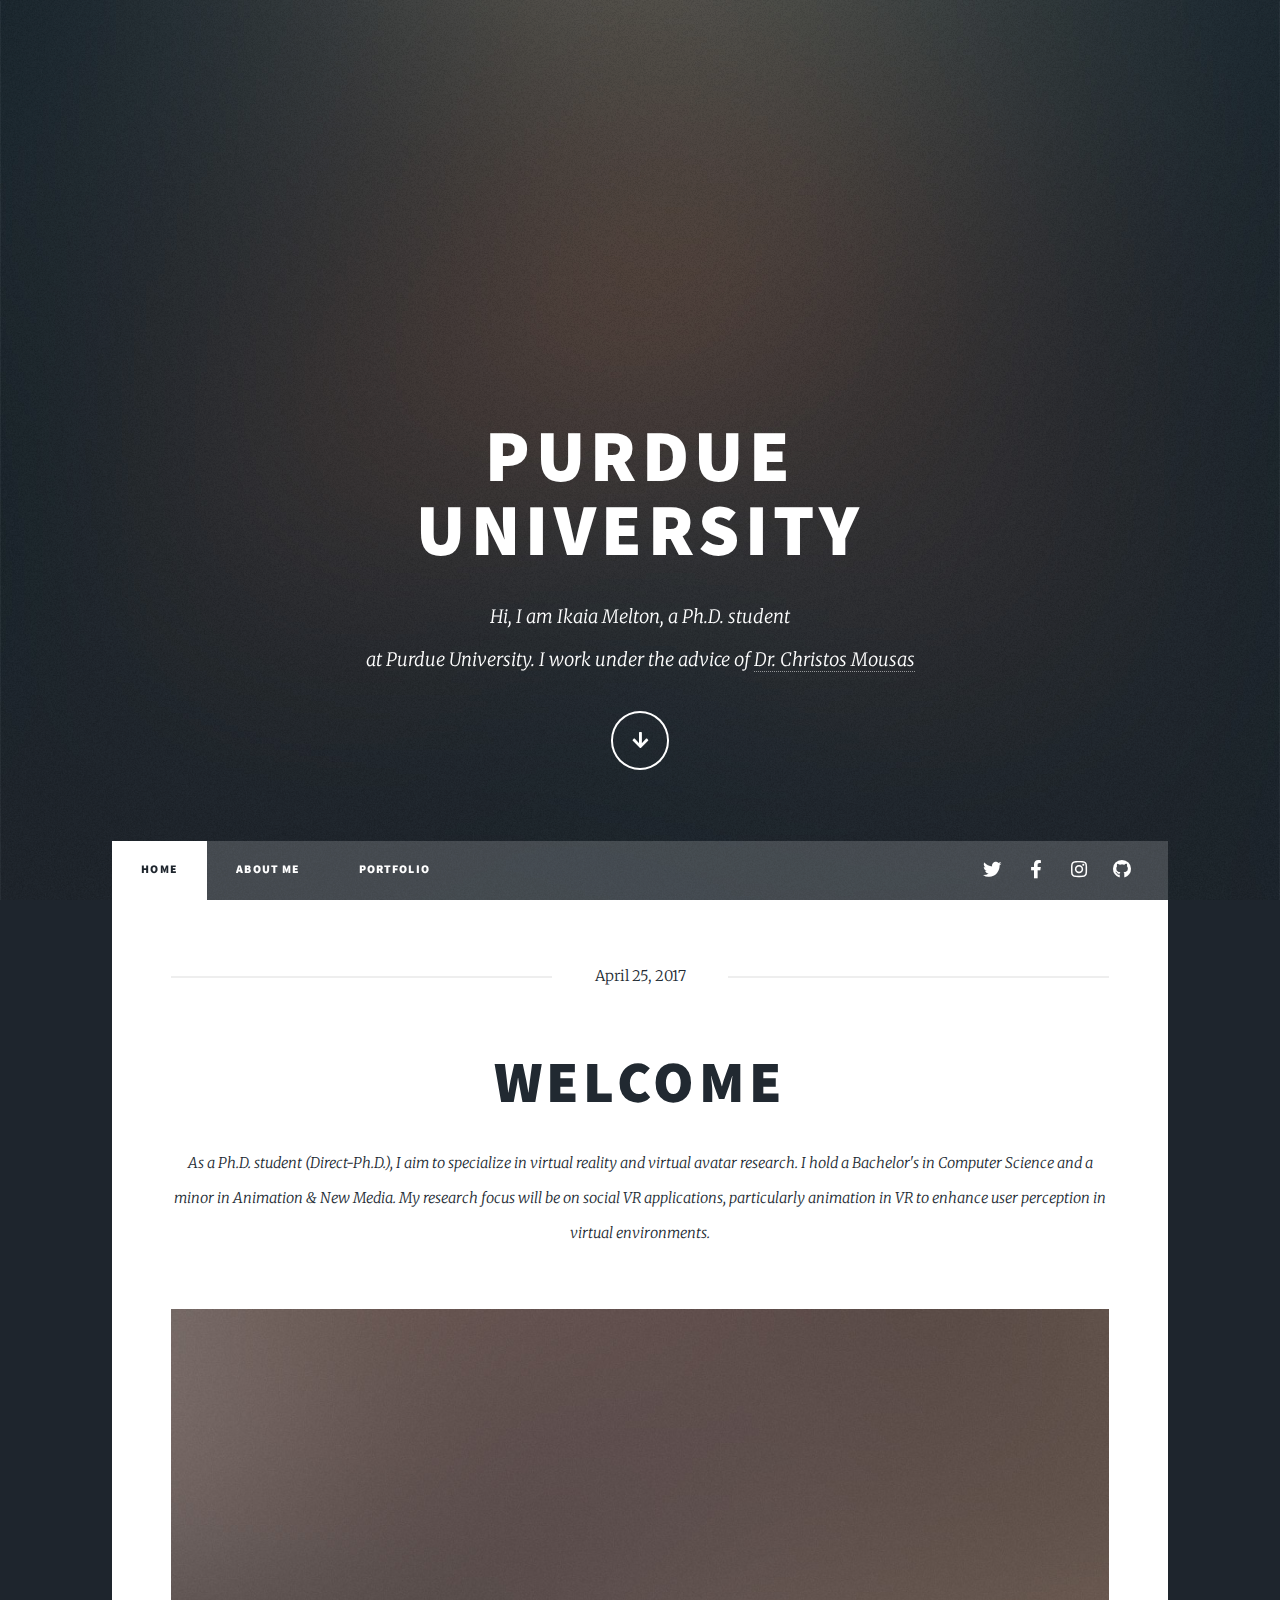
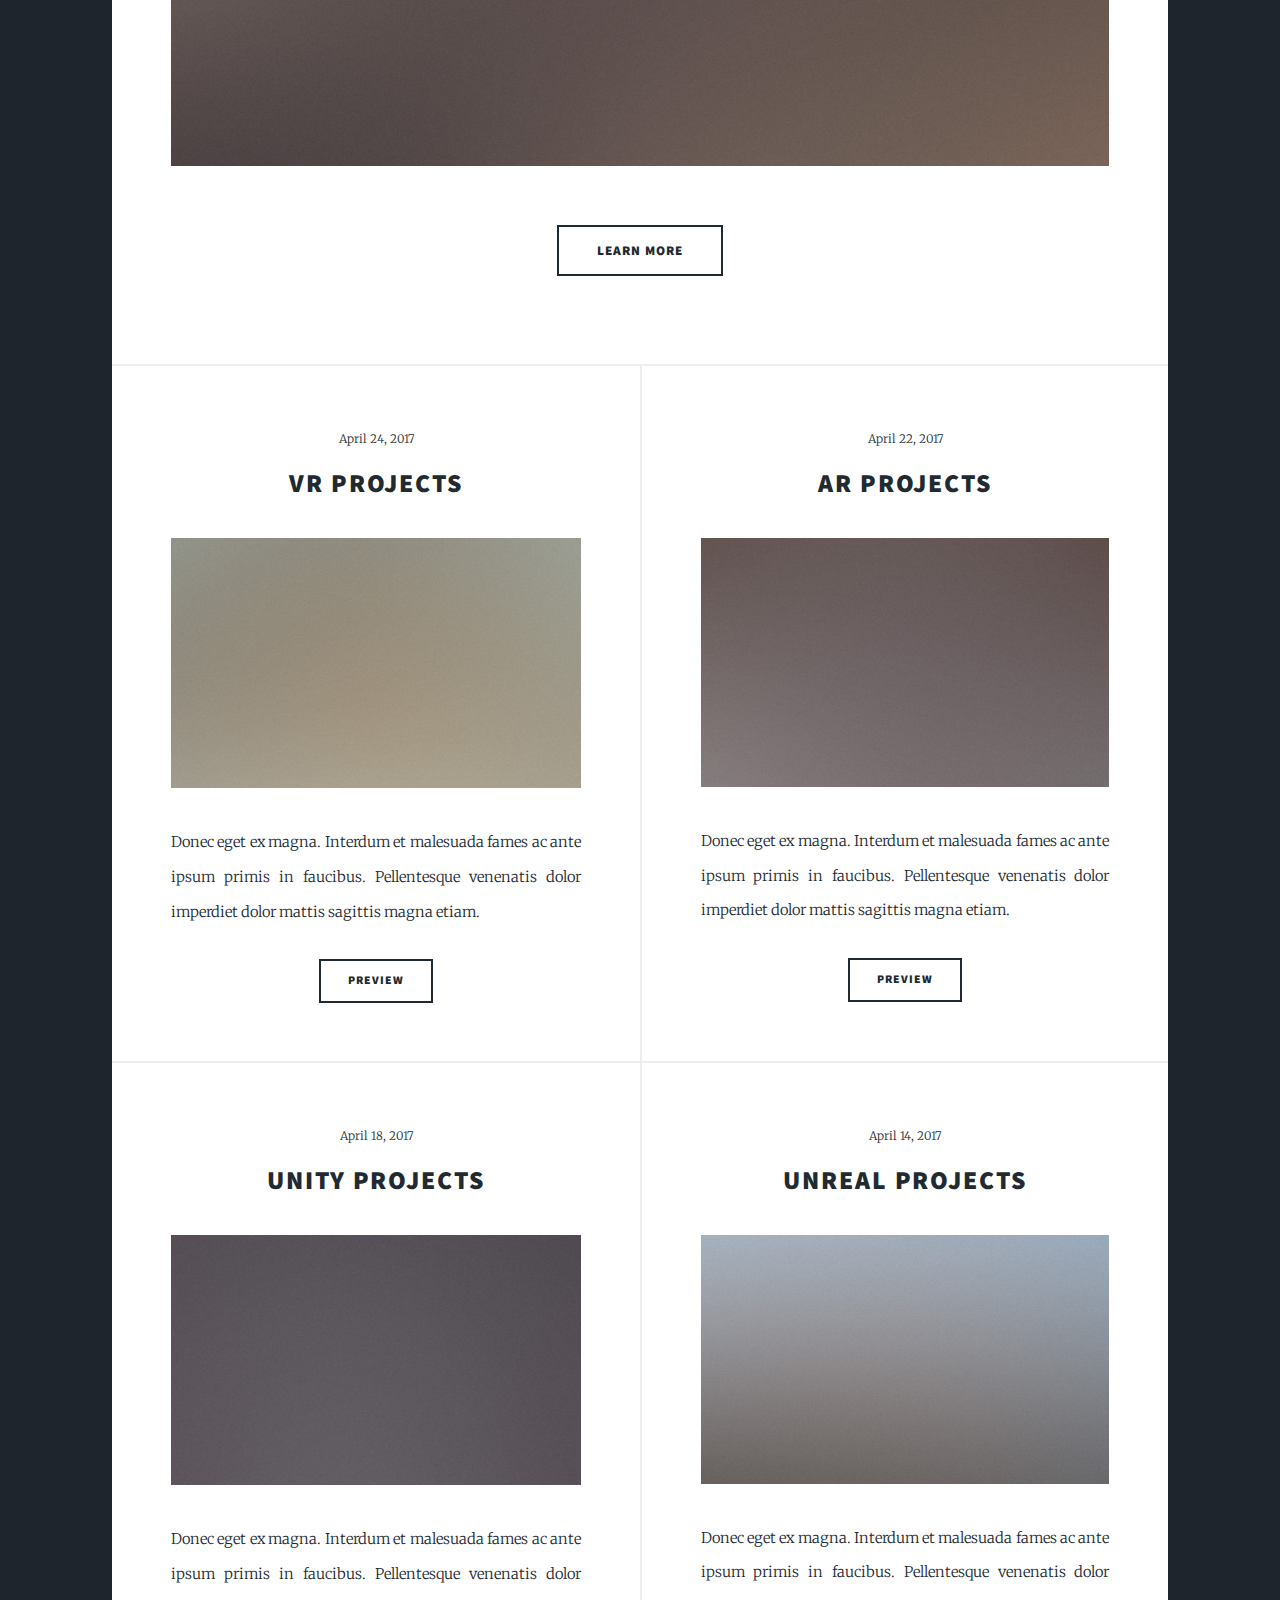
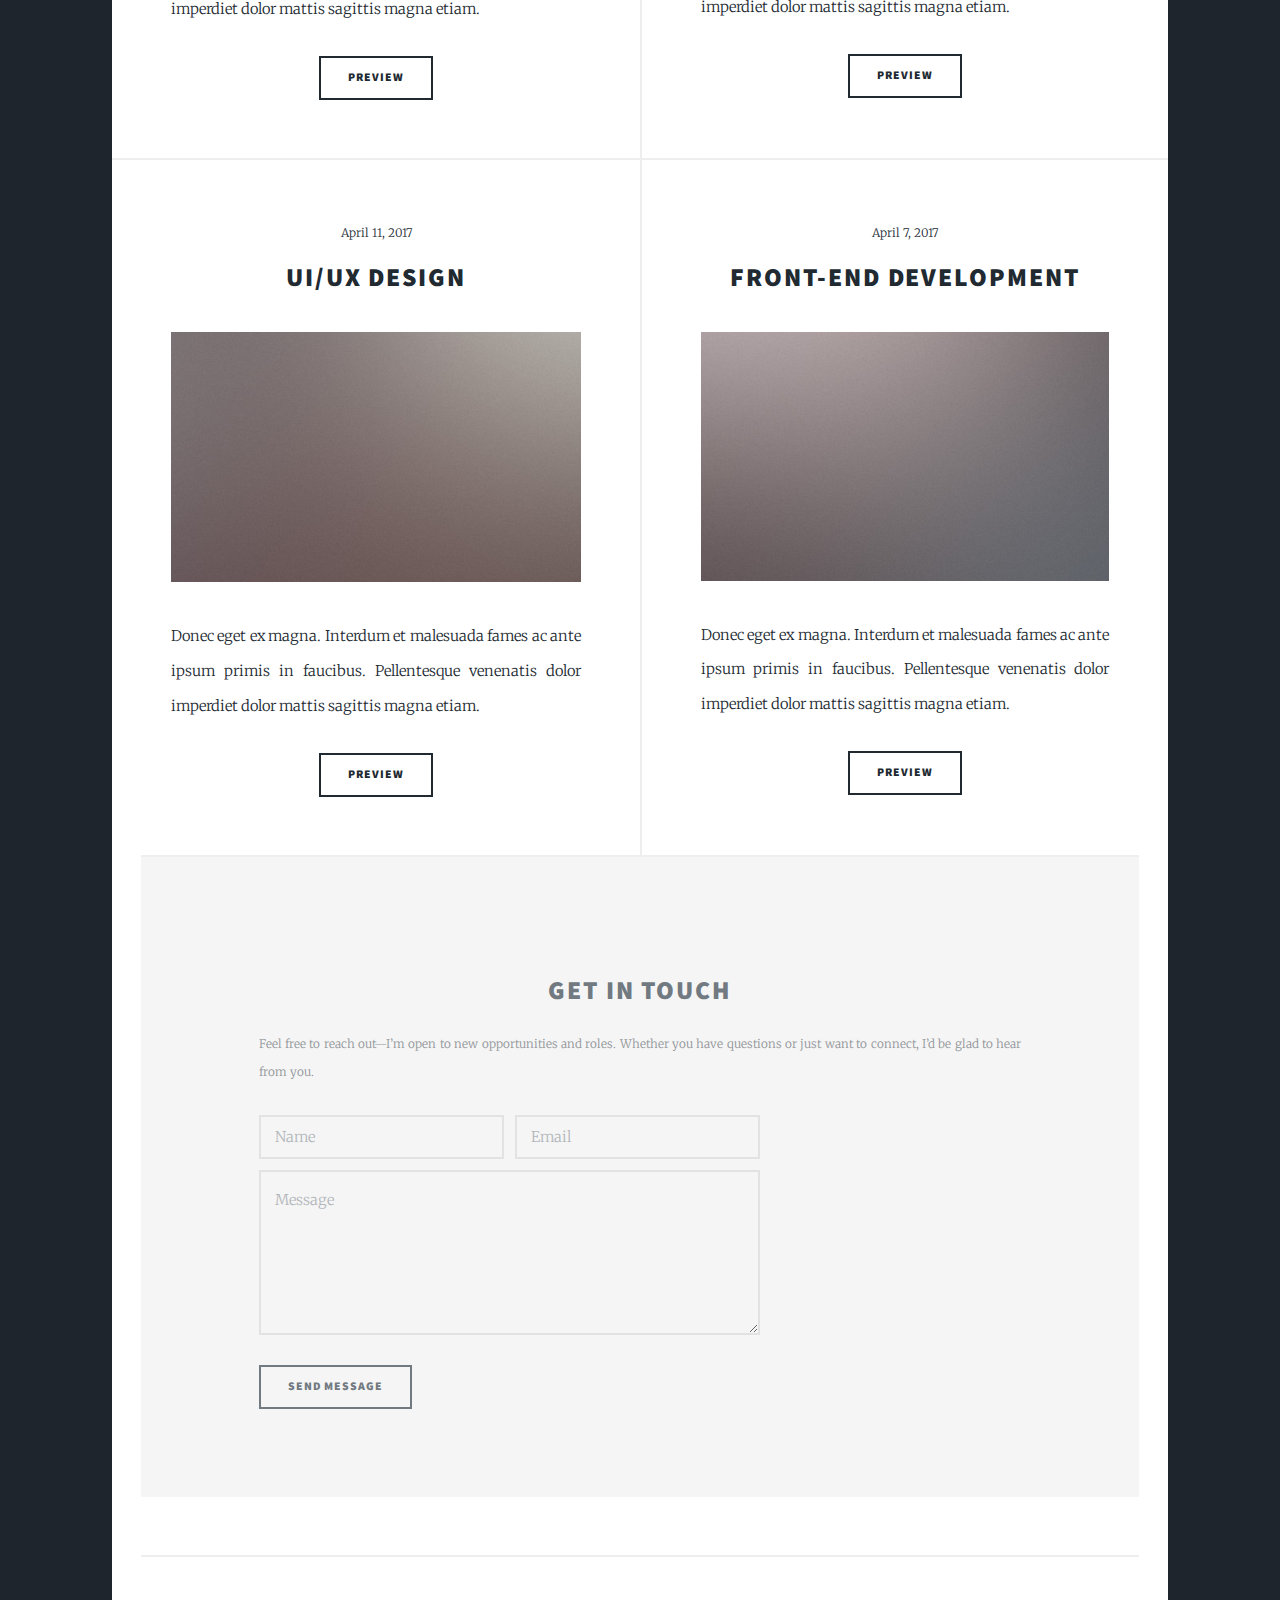
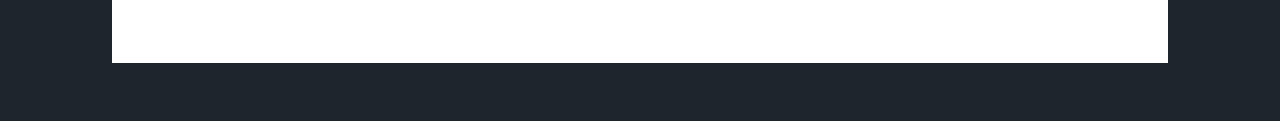
==== commit cfee0fc6: "Update index.html" ====
--- a/index.html
+++ b/index.html
@@ -20,8 +20,8 @@
 
 				<!-- Intro -->
 					<div id="intro">
-						<h1>This is
-							<br/>Metaverse</h1>
+						<h1>Purdue
+							<br/>University</h1>
 						<p>Hi, I am Ikaia Melton, a Ph.D. student <br />
 					at Purdue University. I work under the advice of 
 					<a href="https://web.ics.purdue.edu/~cmousas/">Dr. Christos Mousas</a></p>
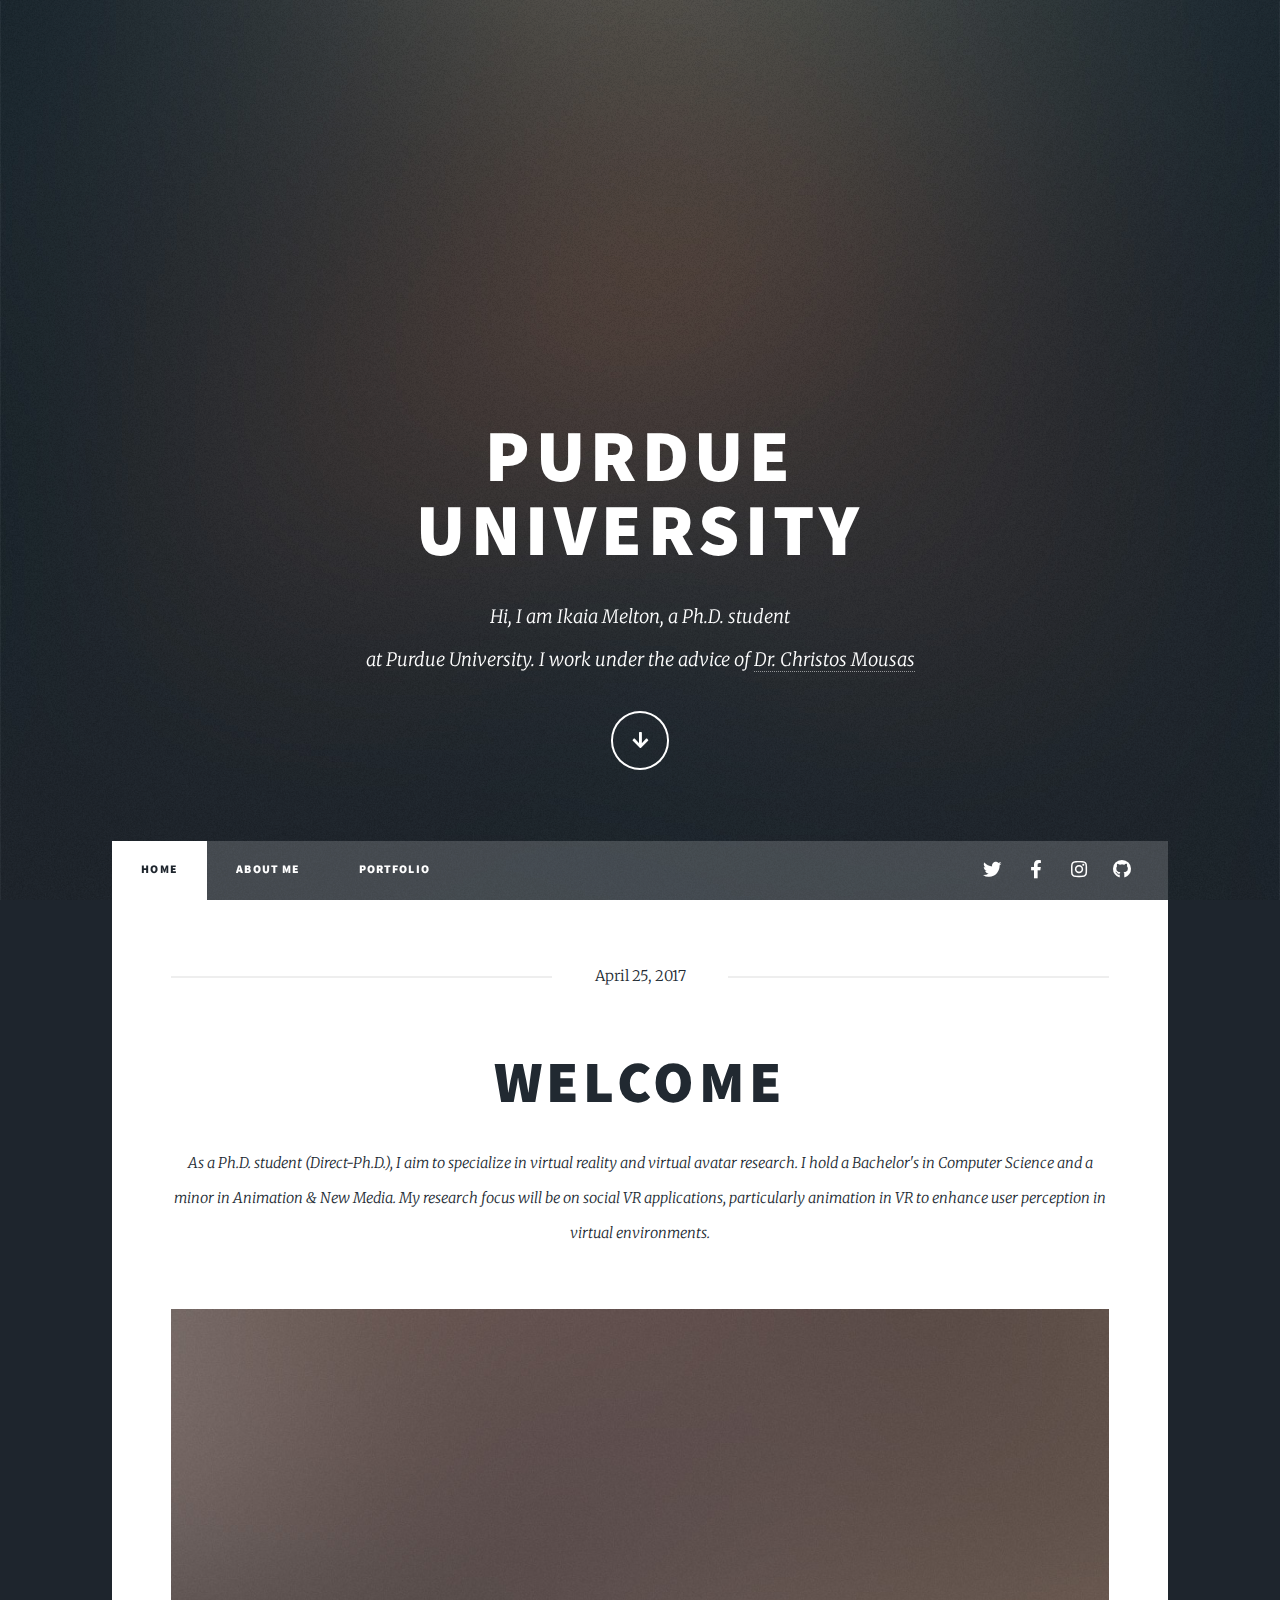
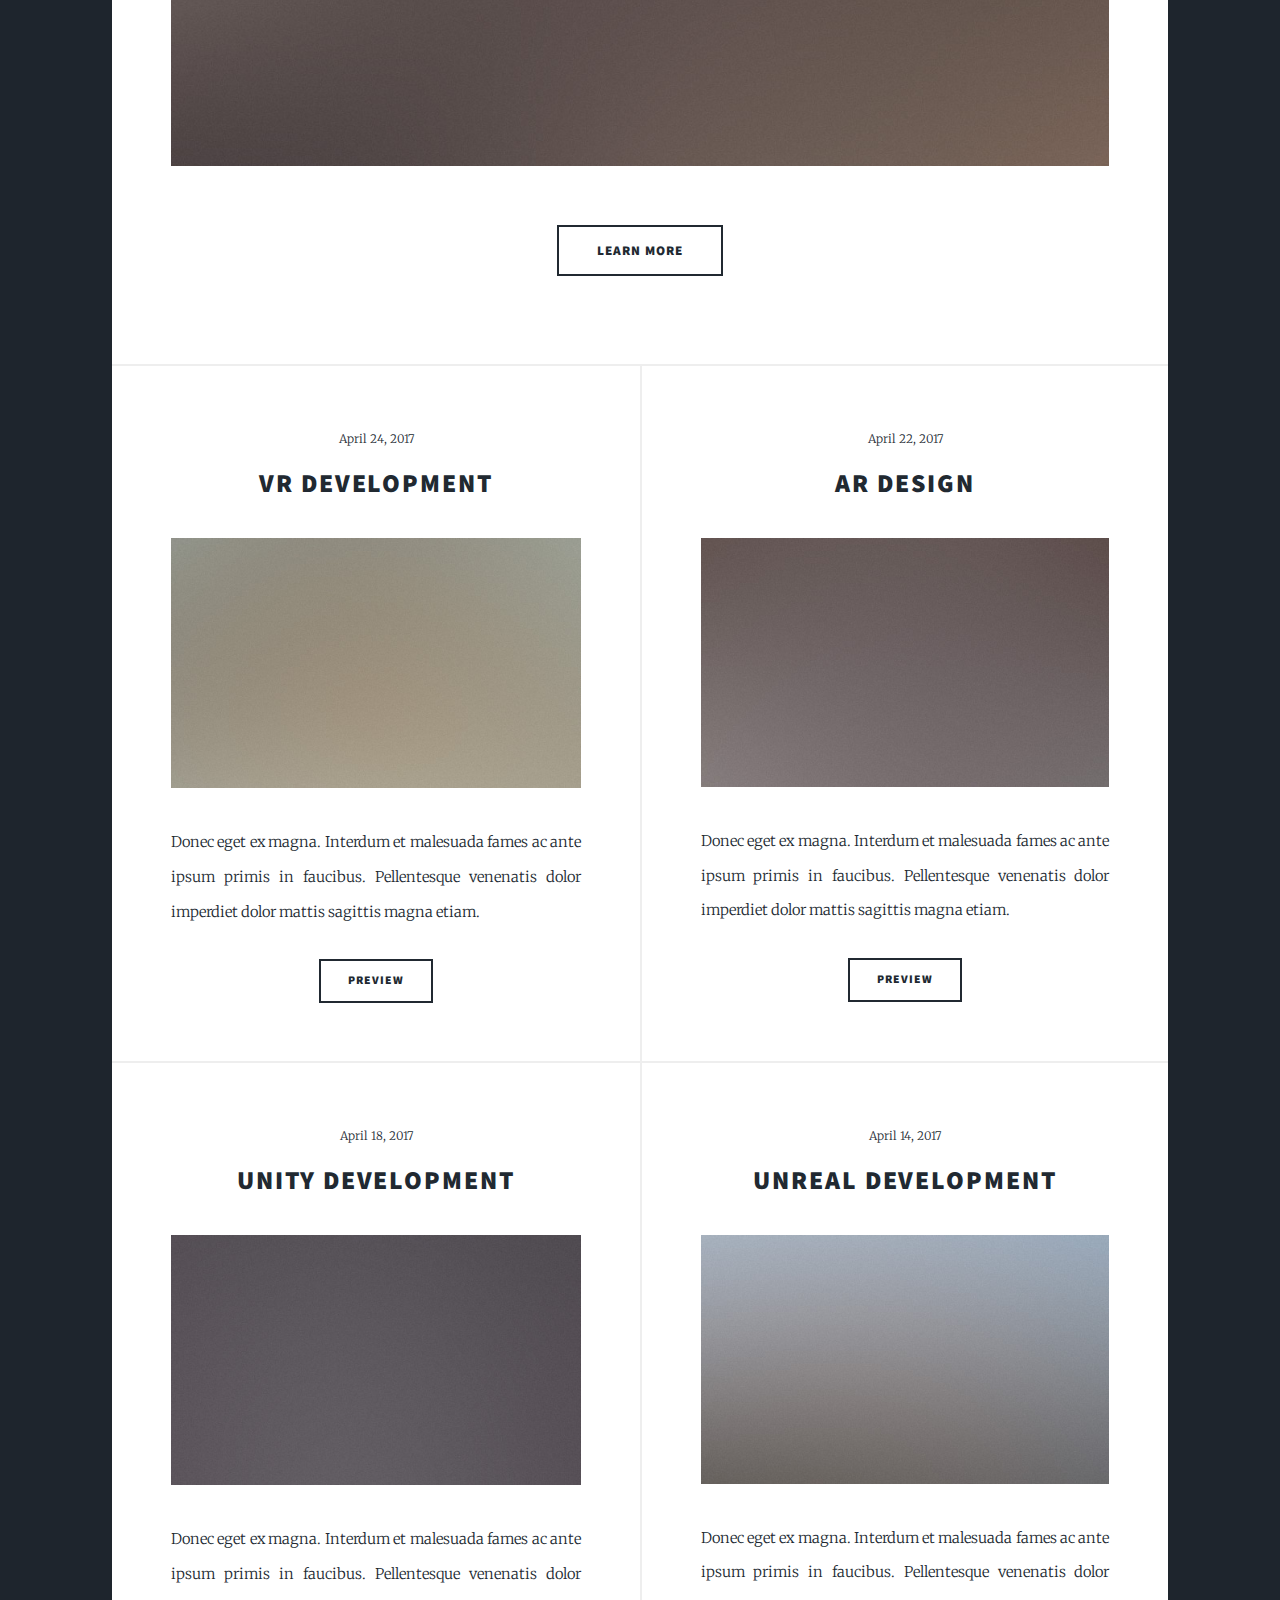
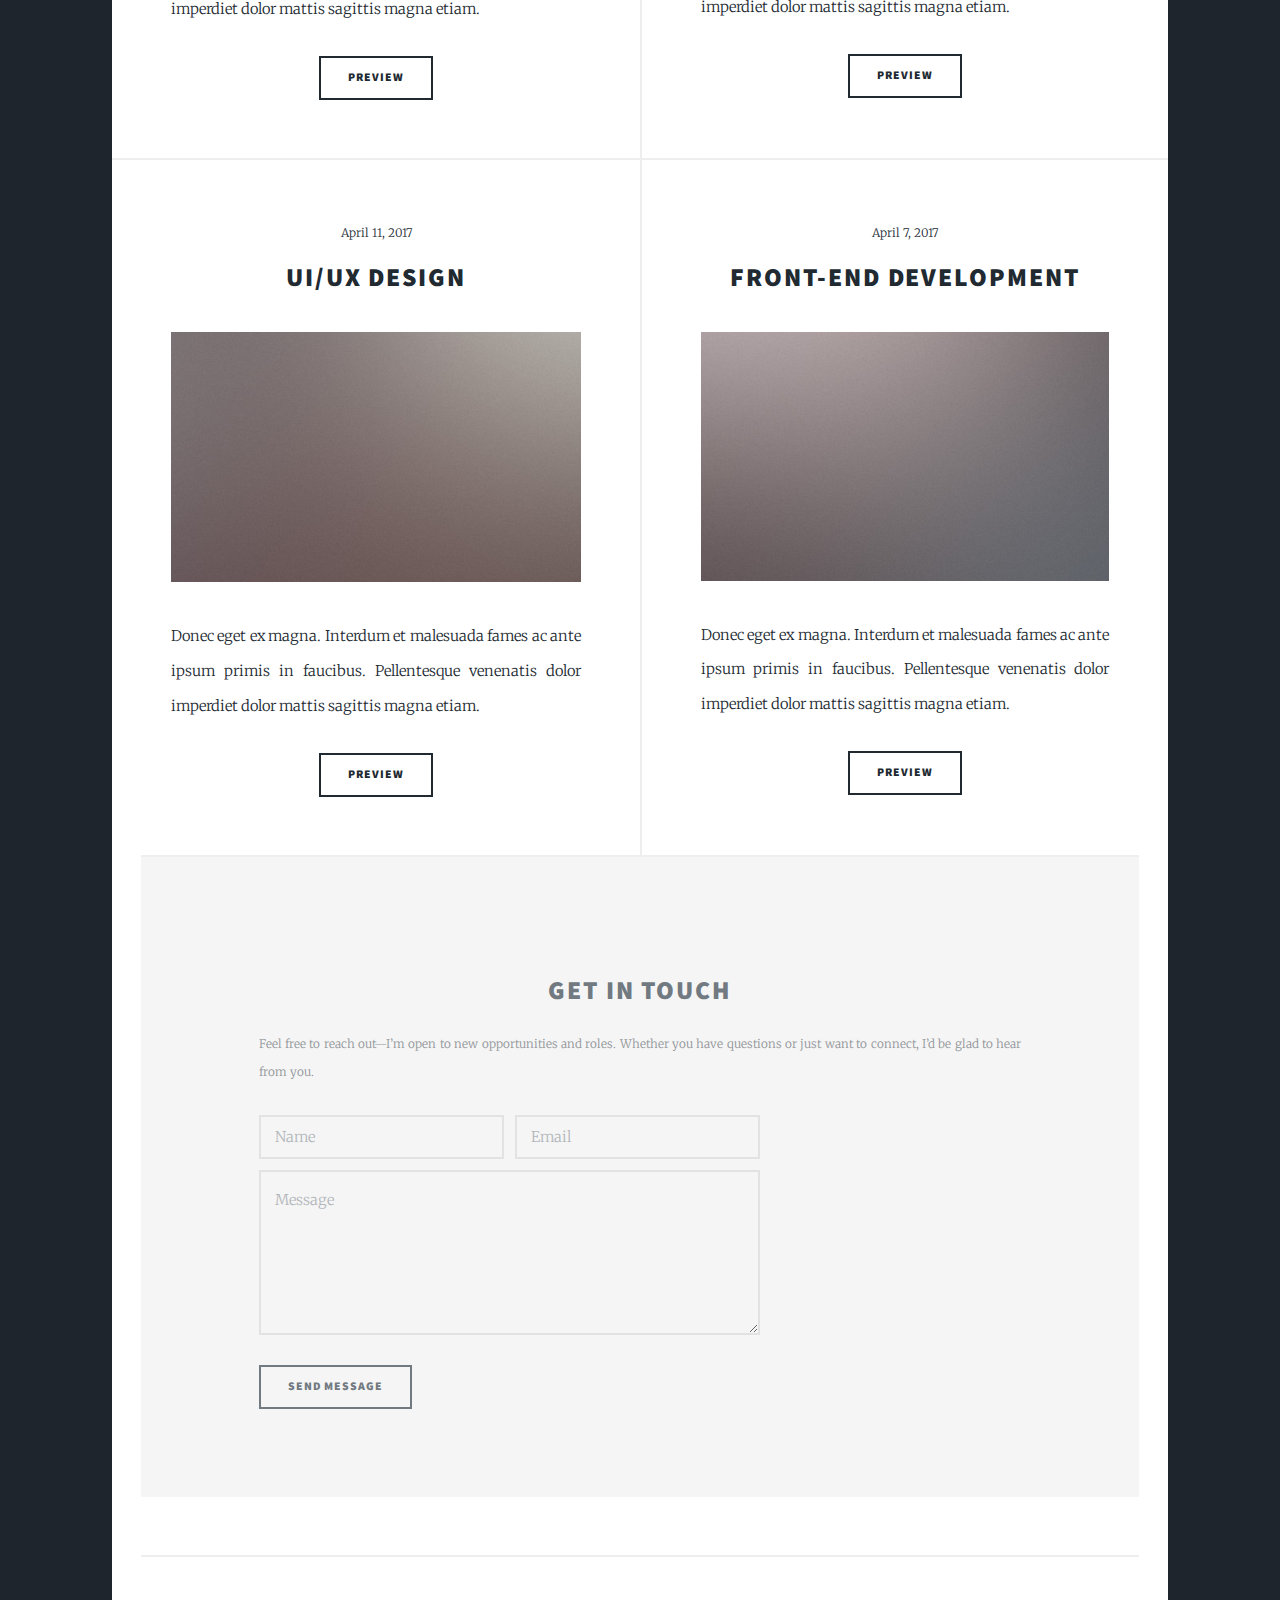
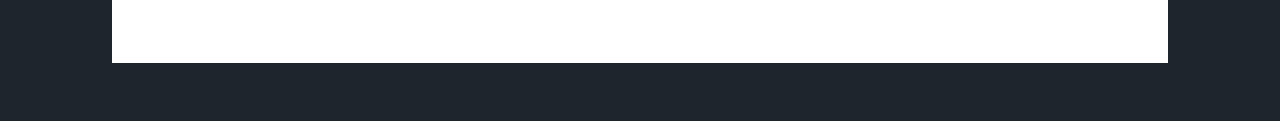
==== commit c13f56d4: "Update index.html" ====
--- a/index.html
+++ b/index.html
@@ -72,7 +72,7 @@
 								<article>
 									<header>
 										<span class="date">April 24, 2017</span>
-										<h2><a href="#">VR Projects</a></h2>
+										<h2><a href="#">VR Development</a></h2>
 									</header>
 									<a href="#" class="image fit"><img src="images/pic02.jpg" alt="" /></a>
 									<p>Donec eget ex magna. Interdum et malesuada fames ac ante ipsum primis in faucibus. Pellentesque venenatis dolor imperdiet dolor mattis sagittis magna etiam.</p>
@@ -83,7 +83,7 @@
 								<article>
 									<header>
 										<span class="date">April 22, 2017</span>
-										<h2><a href="#">AR Projects</a></h2>
+										<h2><a href="#">AR Design</a></h2>
 									</header>
 									<a href="#" class="image fit"><img src="images/pic03.jpg" alt="" /></a>
 									<p>Donec eget ex magna. Interdum et malesuada fames ac ante ipsum primis in faucibus. Pellentesque venenatis dolor imperdiet dolor mattis sagittis magna etiam.</p>
@@ -94,7 +94,7 @@
 								<article>
 									<header>
 										<span class="date">April 18, 2017</span>
-										<h2><a href="#">Unity Projects</a></h2>
+										<h2><a href="#">Unity Development</a></h2>
 									</header>
 									<a href="#" class="image fit"><img src="images/pic04.jpg" alt="" /></a>
 									<p>Donec eget ex magna. Interdum et malesuada fames ac ante ipsum primis in faucibus. Pellentesque venenatis dolor imperdiet dolor mattis sagittis magna etiam.</p>
@@ -105,7 +105,7 @@
 								<article>
 									<header>
 										<span class="date">April 14, 2017</span>
-										<h2><a href="#">Unreal Projects</a></h2>
+										<h2><a href="#">Unreal Development</a></h2>
 									</header>
 									<a href="#" class="image fit"><img src="images/pic05.jpg" alt="" /></a>
 									<p>Donec eget ex magna. Interdum et malesuada fames ac ante ipsum primis in faucibus. Pellentesque venenatis dolor imperdiet dolor mattis sagittis magna etiam.</p>
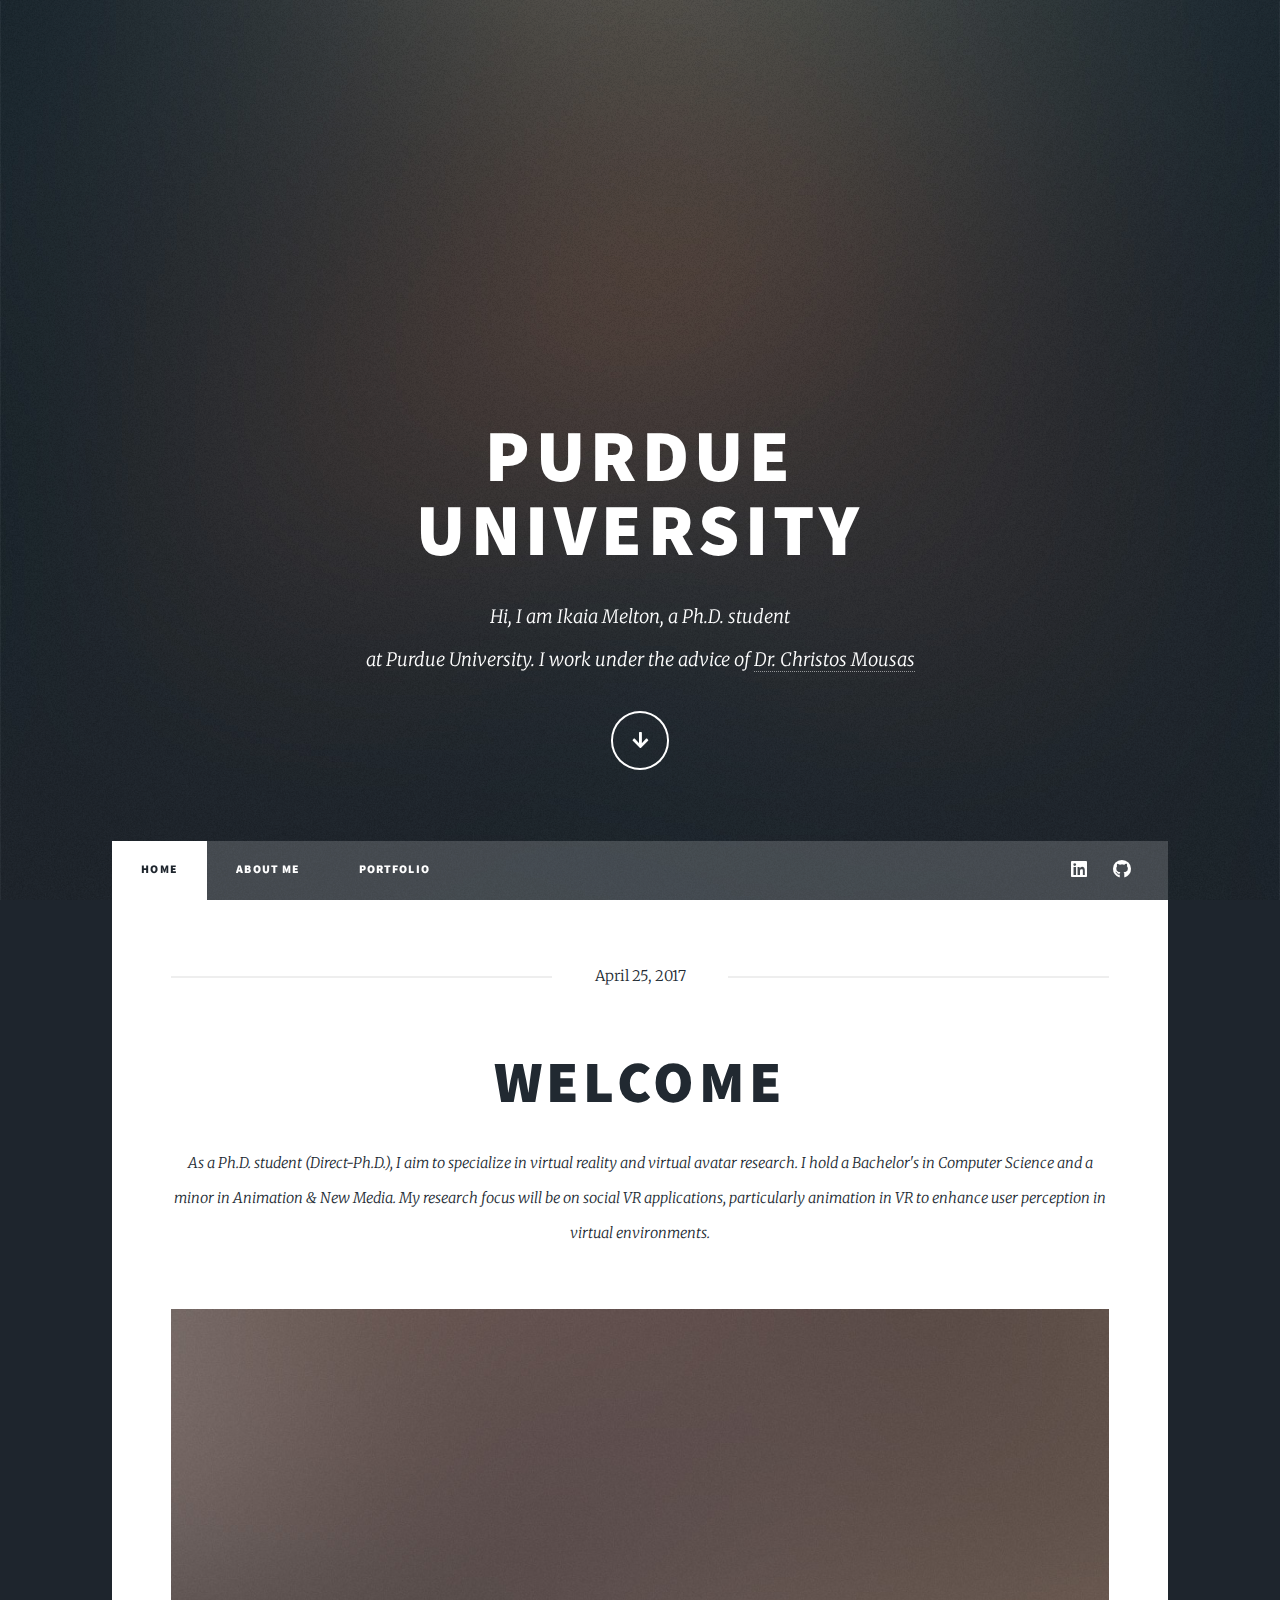
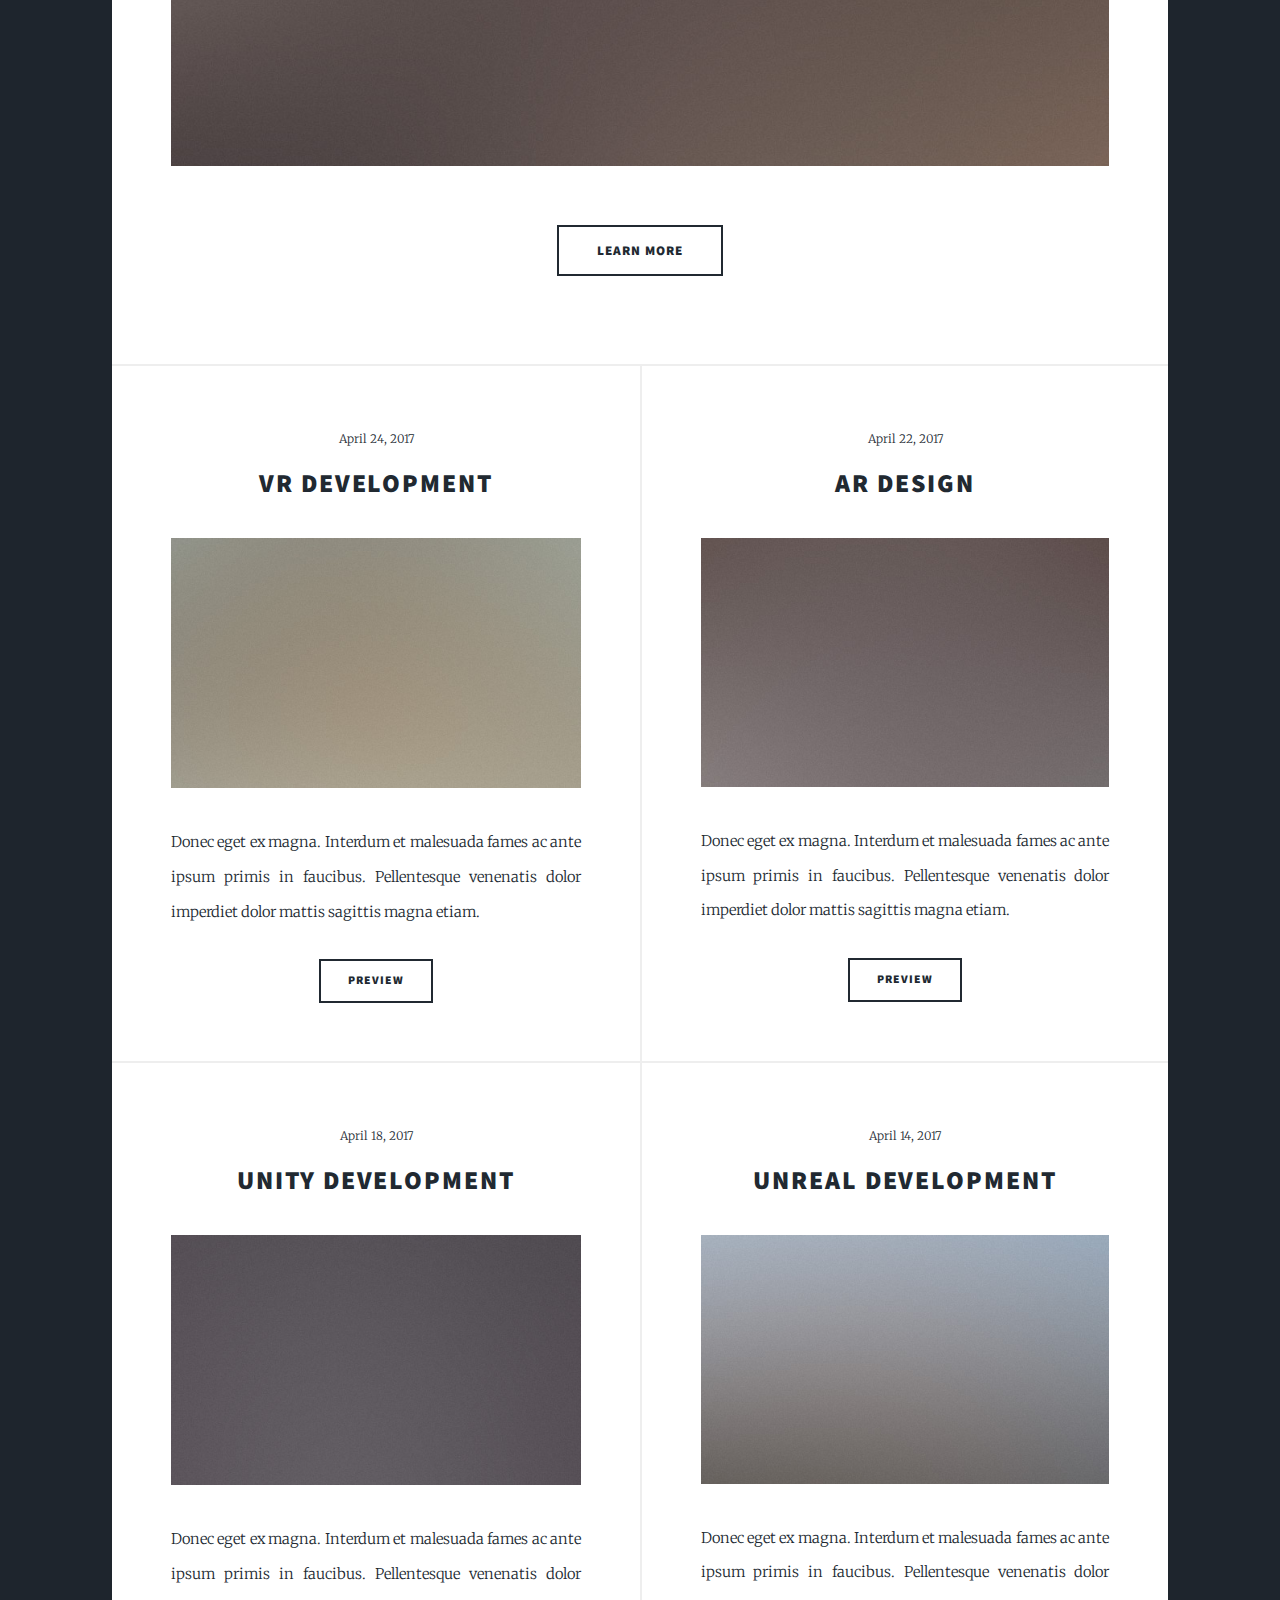
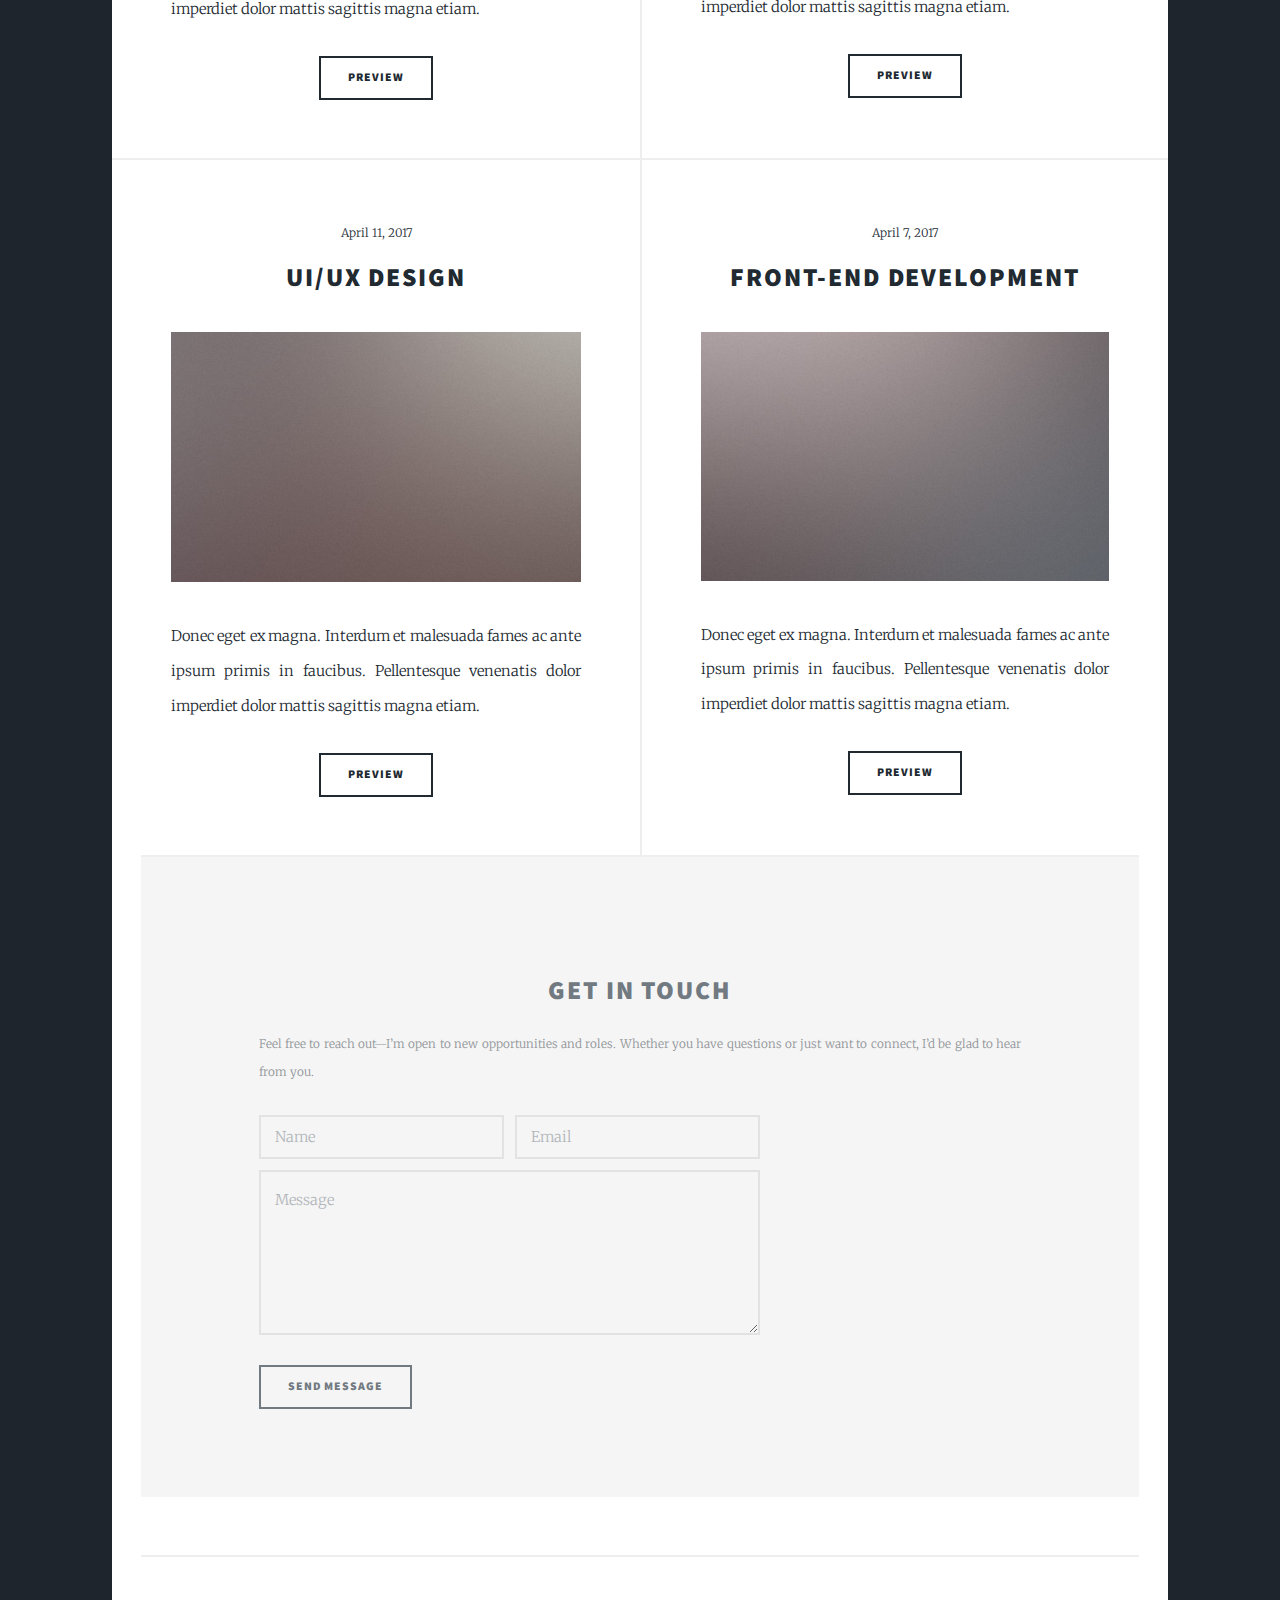
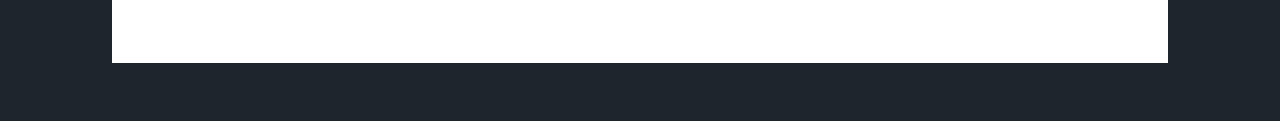
==== commit 7fd6ea27: "Update index.html" ====
--- a/index.html
+++ b/index.html
@@ -41,9 +41,7 @@
 							<li><a href="elements.html">Portfolio</a></li>
 						</ul>
 						<ul class="icons">
-							<li><a href="#" class="icon brands fa-twitter"><span class="label">Twitter</span></a></li>
-							<li><a href="#" class="icon brands fa-facebook-f"><span class="label">Facebook</span></a></li>
-							<li><a href="#" class="icon brands fa-instagram"><span class="label">Instagram</span></a></li>
+							<li><a href="#" class="icon brands fa-linkedin"><span class="label">Linkedin</span></a></li>
 							<li><a href="#" class="icon brands fa-github"><span class="label">GitHub</span></a></li>
 						</ul>
 					</nav>
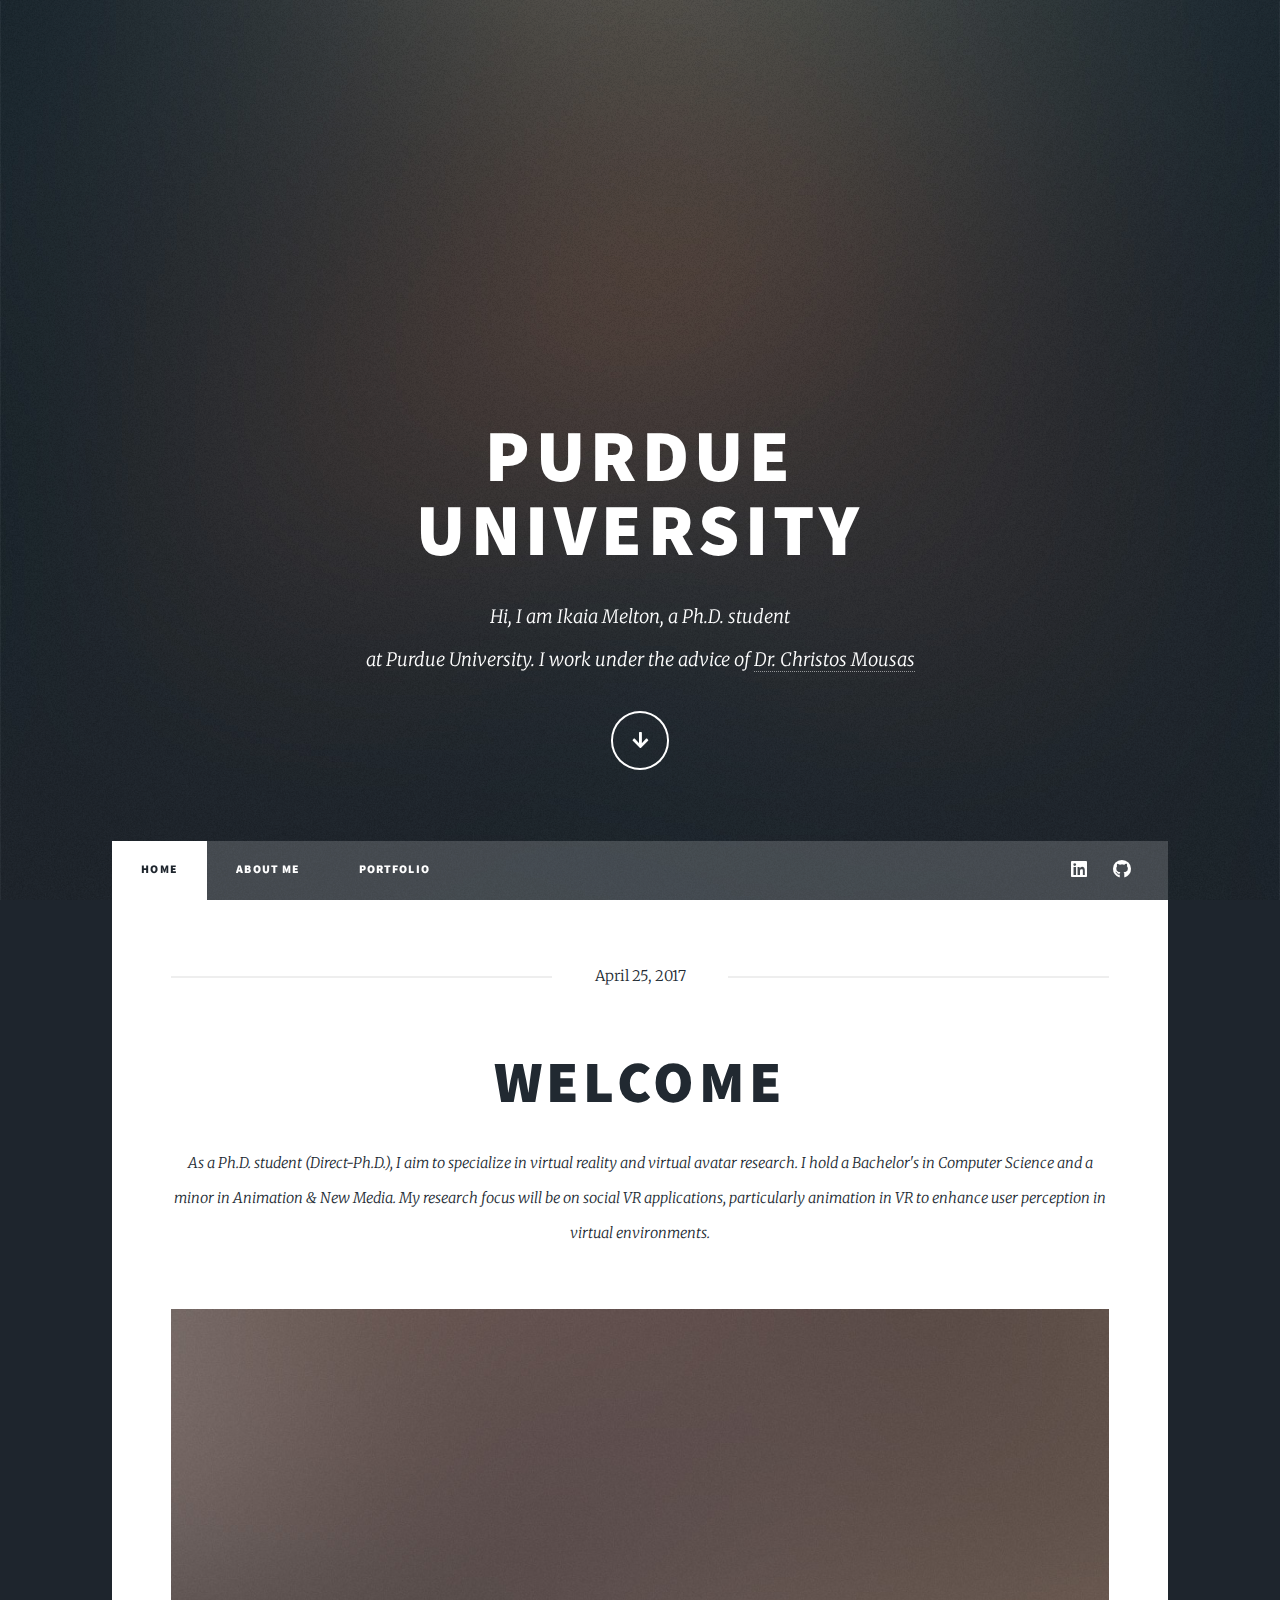
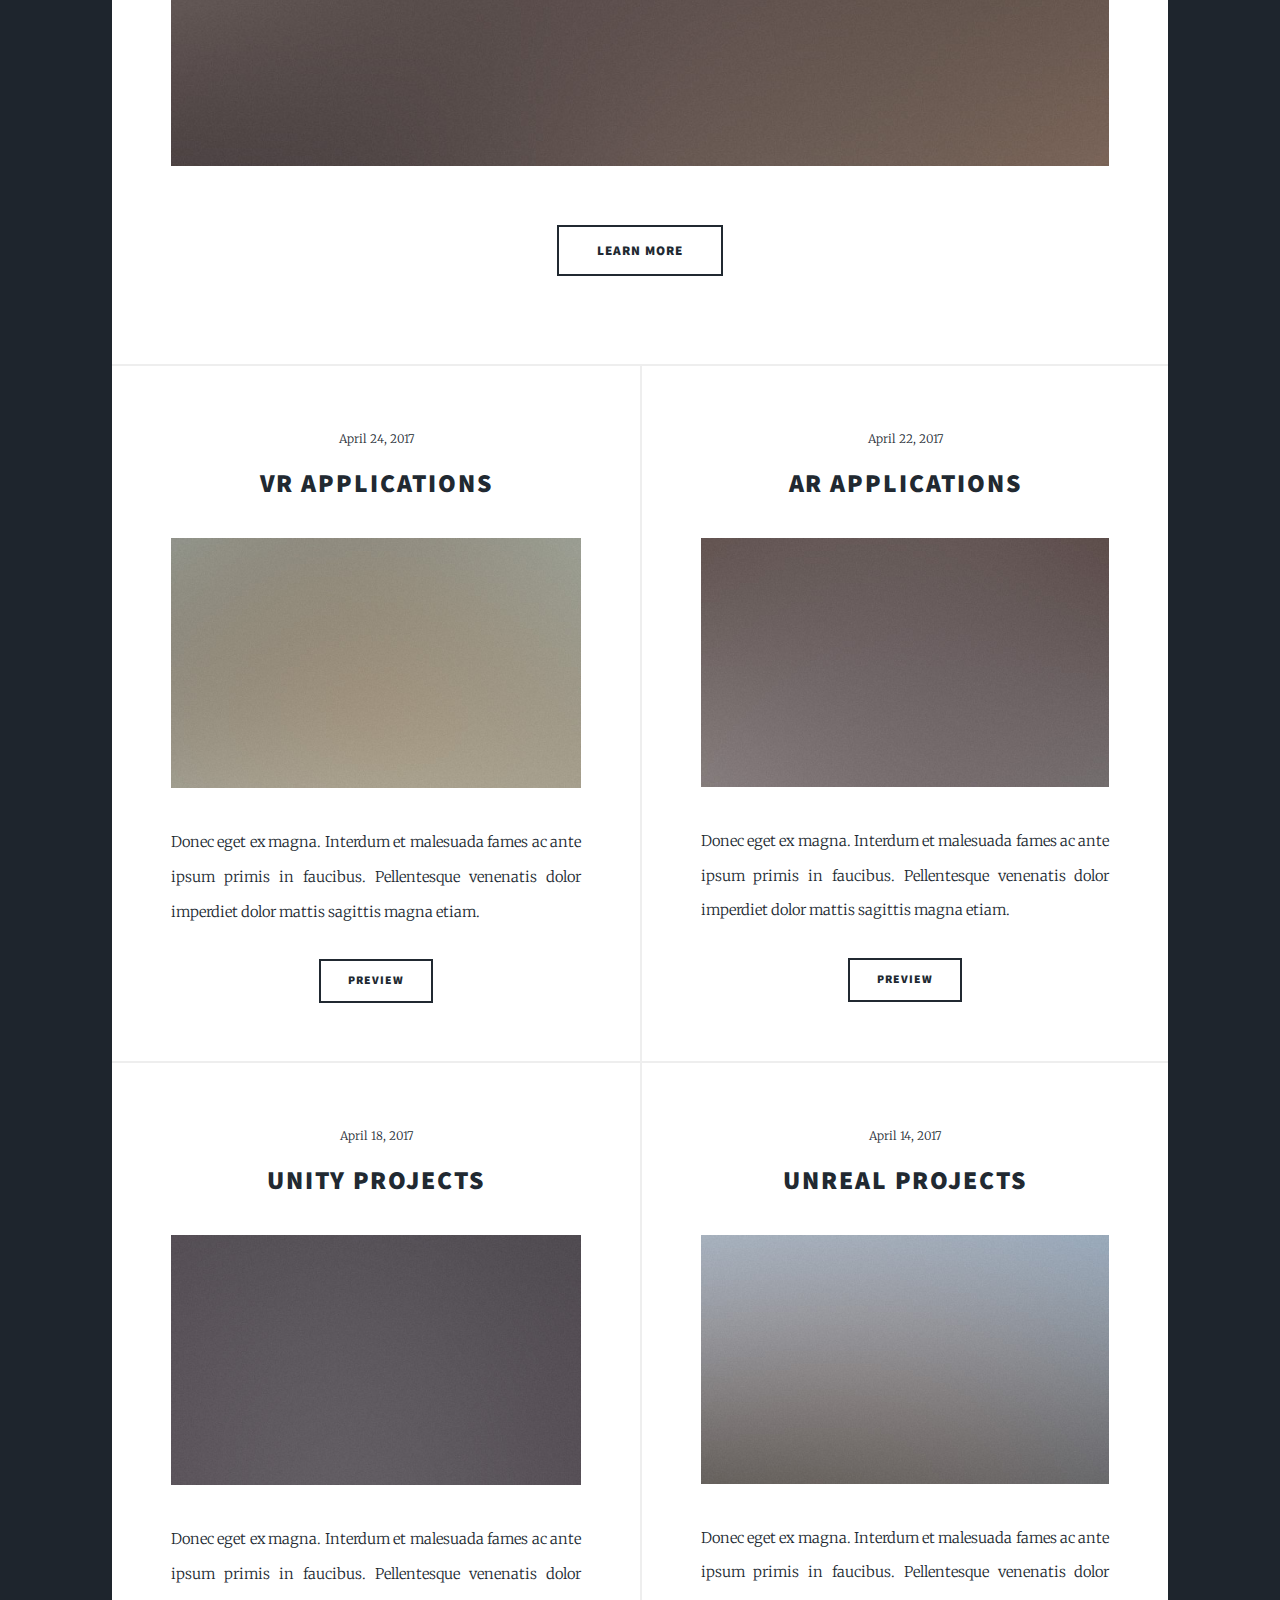
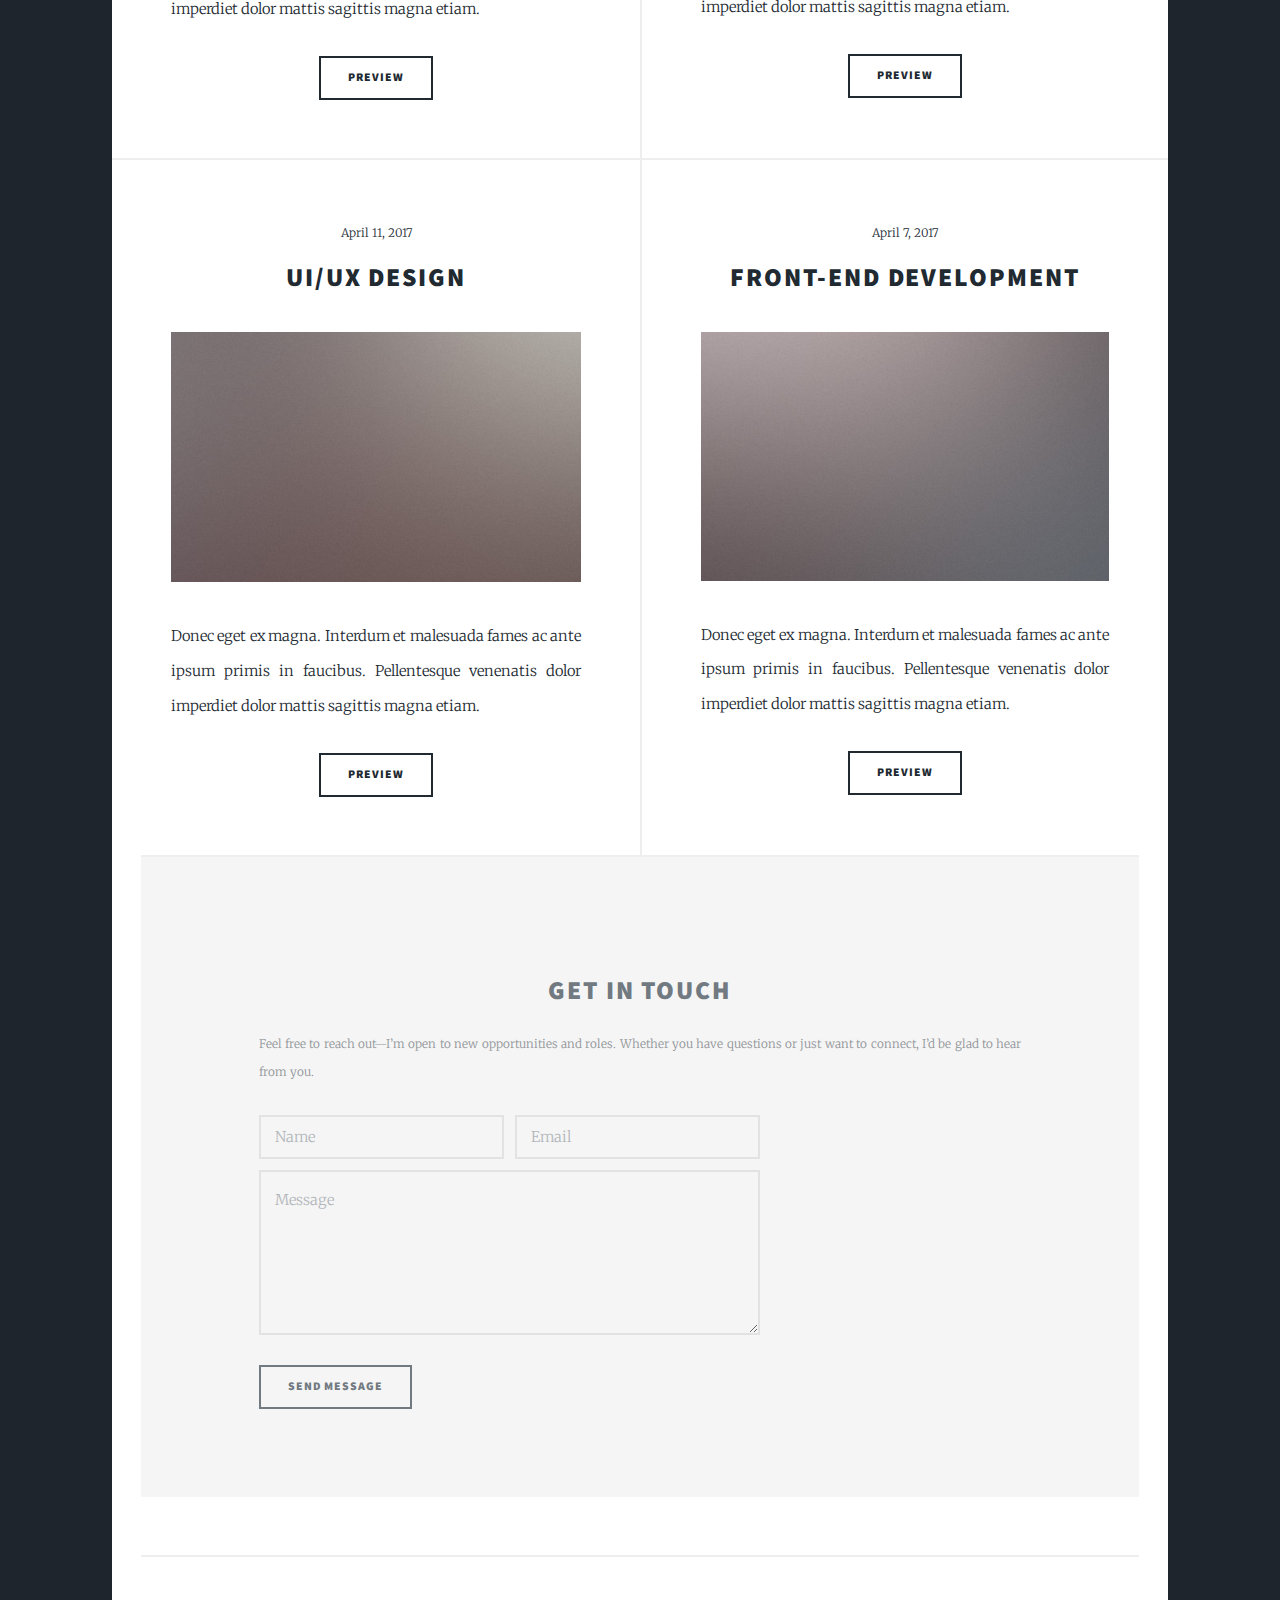
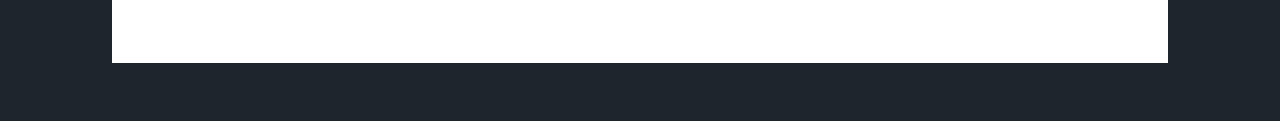
==== commit 2159cfb6: "Update index.html" ====
--- a/index.html
+++ b/index.html
@@ -70,7 +70,7 @@
 								<article>
 									<header>
 										<span class="date">April 24, 2017</span>
-										<h2><a href="#">VR Development</a></h2>
+										<h2><a href="#">VR Applications</a></h2>
 									</header>
 									<a href="#" class="image fit"><img src="images/pic02.jpg" alt="" /></a>
 									<p>Donec eget ex magna. Interdum et malesuada fames ac ante ipsum primis in faucibus. Pellentesque venenatis dolor imperdiet dolor mattis sagittis magna etiam.</p>
@@ -81,7 +81,7 @@
 								<article>
 									<header>
 										<span class="date">April 22, 2017</span>
-										<h2><a href="#">AR Design</a></h2>
+										<h2><a href="#">AR Applications</a></h2>
 									</header>
 									<a href="#" class="image fit"><img src="images/pic03.jpg" alt="" /></a>
 									<p>Donec eget ex magna. Interdum et malesuada fames ac ante ipsum primis in faucibus. Pellentesque venenatis dolor imperdiet dolor mattis sagittis magna etiam.</p>
@@ -92,7 +92,7 @@
 								<article>
 									<header>
 										<span class="date">April 18, 2017</span>
-										<h2><a href="#">Unity Development</a></h2>
+										<h2><a href="#">Unity Projects</a></h2>
 									</header>
 									<a href="#" class="image fit"><img src="images/pic04.jpg" alt="" /></a>
 									<p>Donec eget ex magna. Interdum et malesuada fames ac ante ipsum primis in faucibus. Pellentesque venenatis dolor imperdiet dolor mattis sagittis magna etiam.</p>
@@ -103,7 +103,7 @@
 								<article>
 									<header>
 										<span class="date">April 14, 2017</span>
-										<h2><a href="#">Unreal Development</a></h2>
+										<h2><a href="#">Unreal Projects</a></h2>
 									</header>
 									<a href="#" class="image fit"><img src="images/pic05.jpg" alt="" /></a>
 									<p>Donec eget ex magna. Interdum et malesuada fames ac ante ipsum primis in faucibus. Pellentesque venenatis dolor imperdiet dolor mattis sagittis magna etiam.</p>
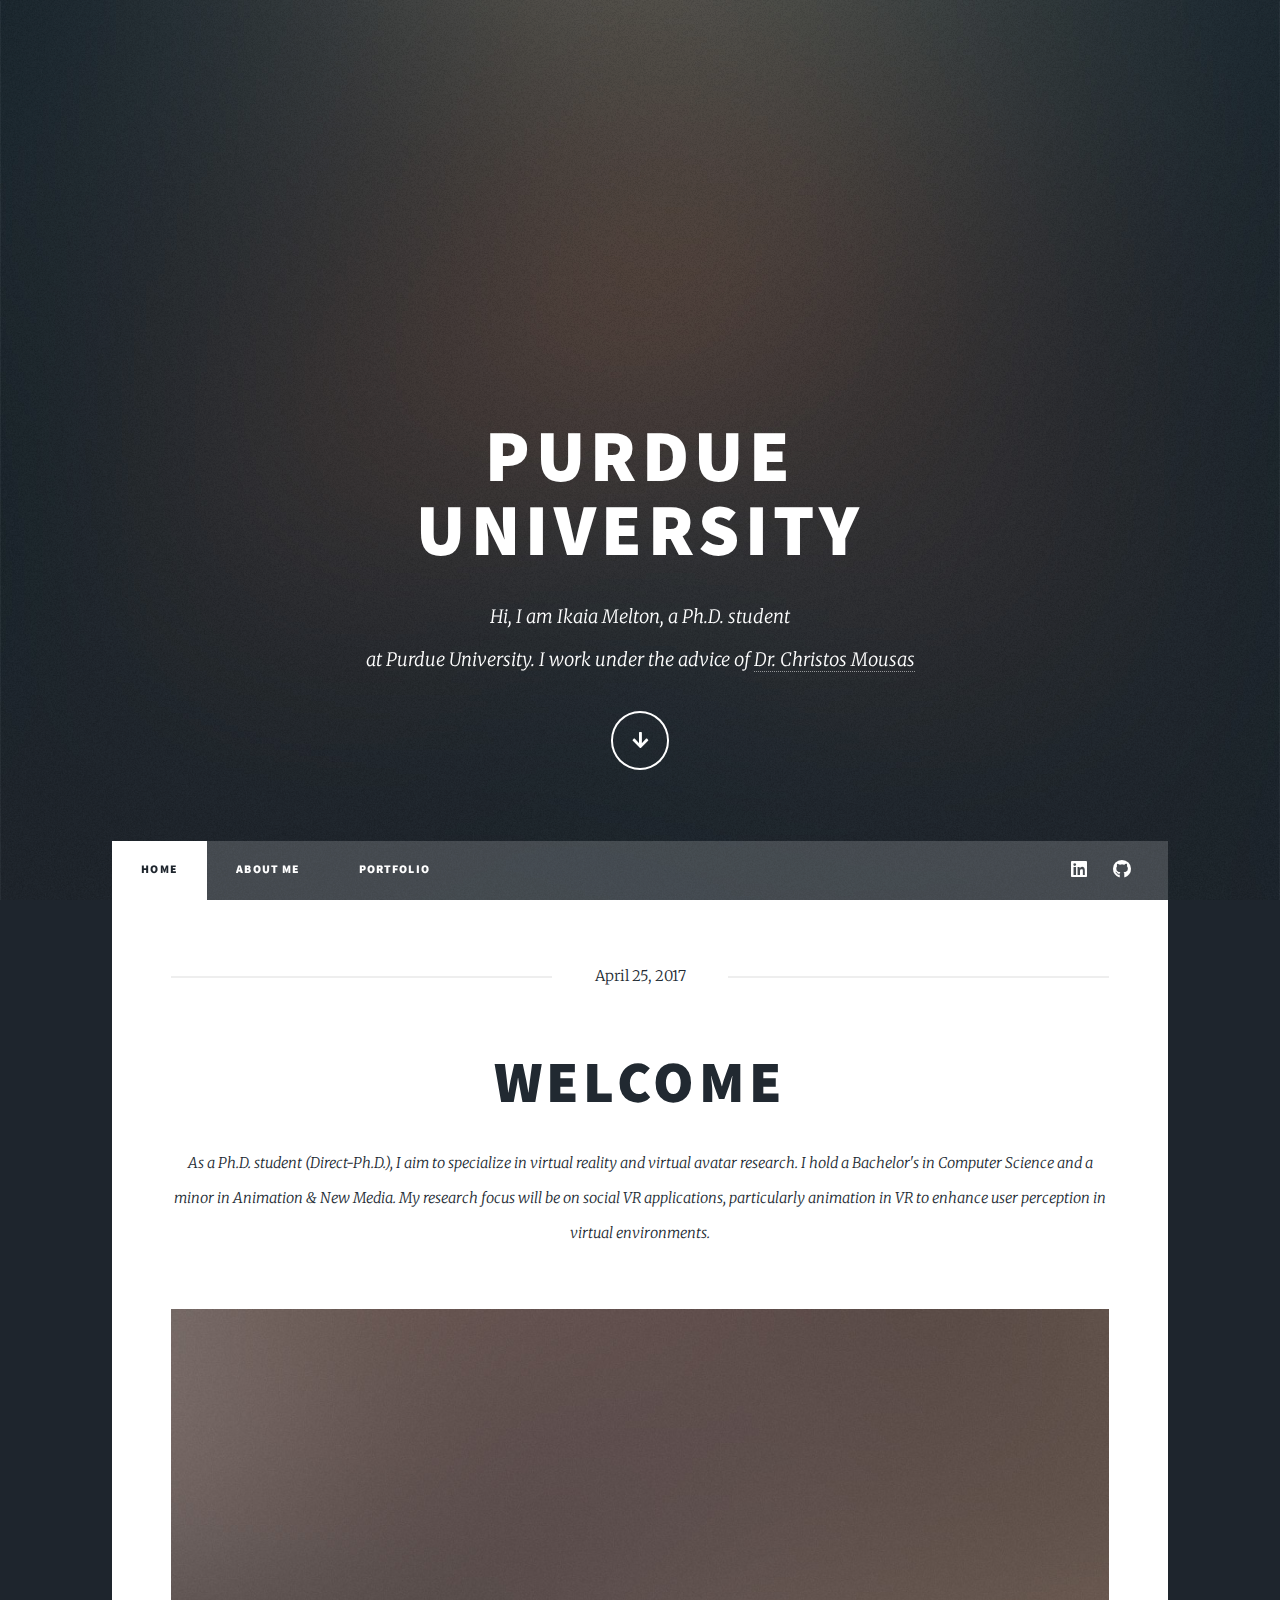
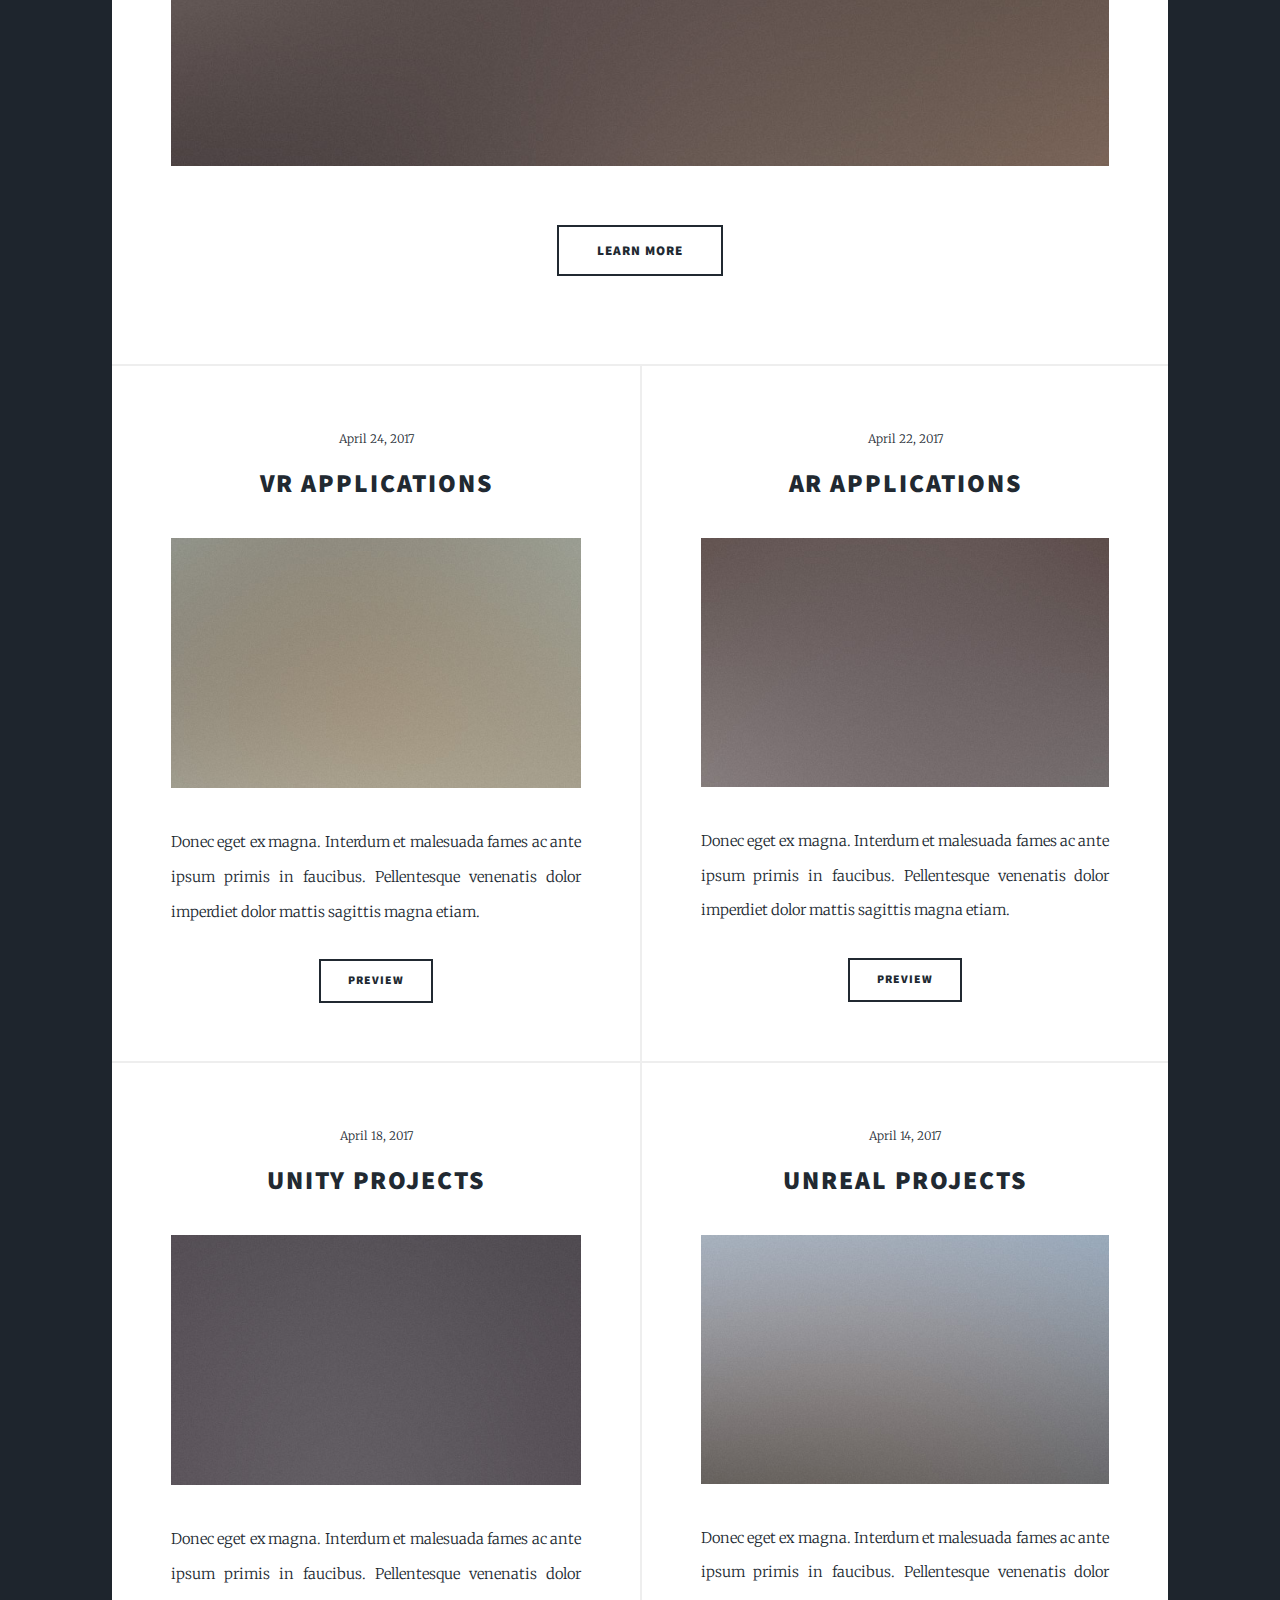
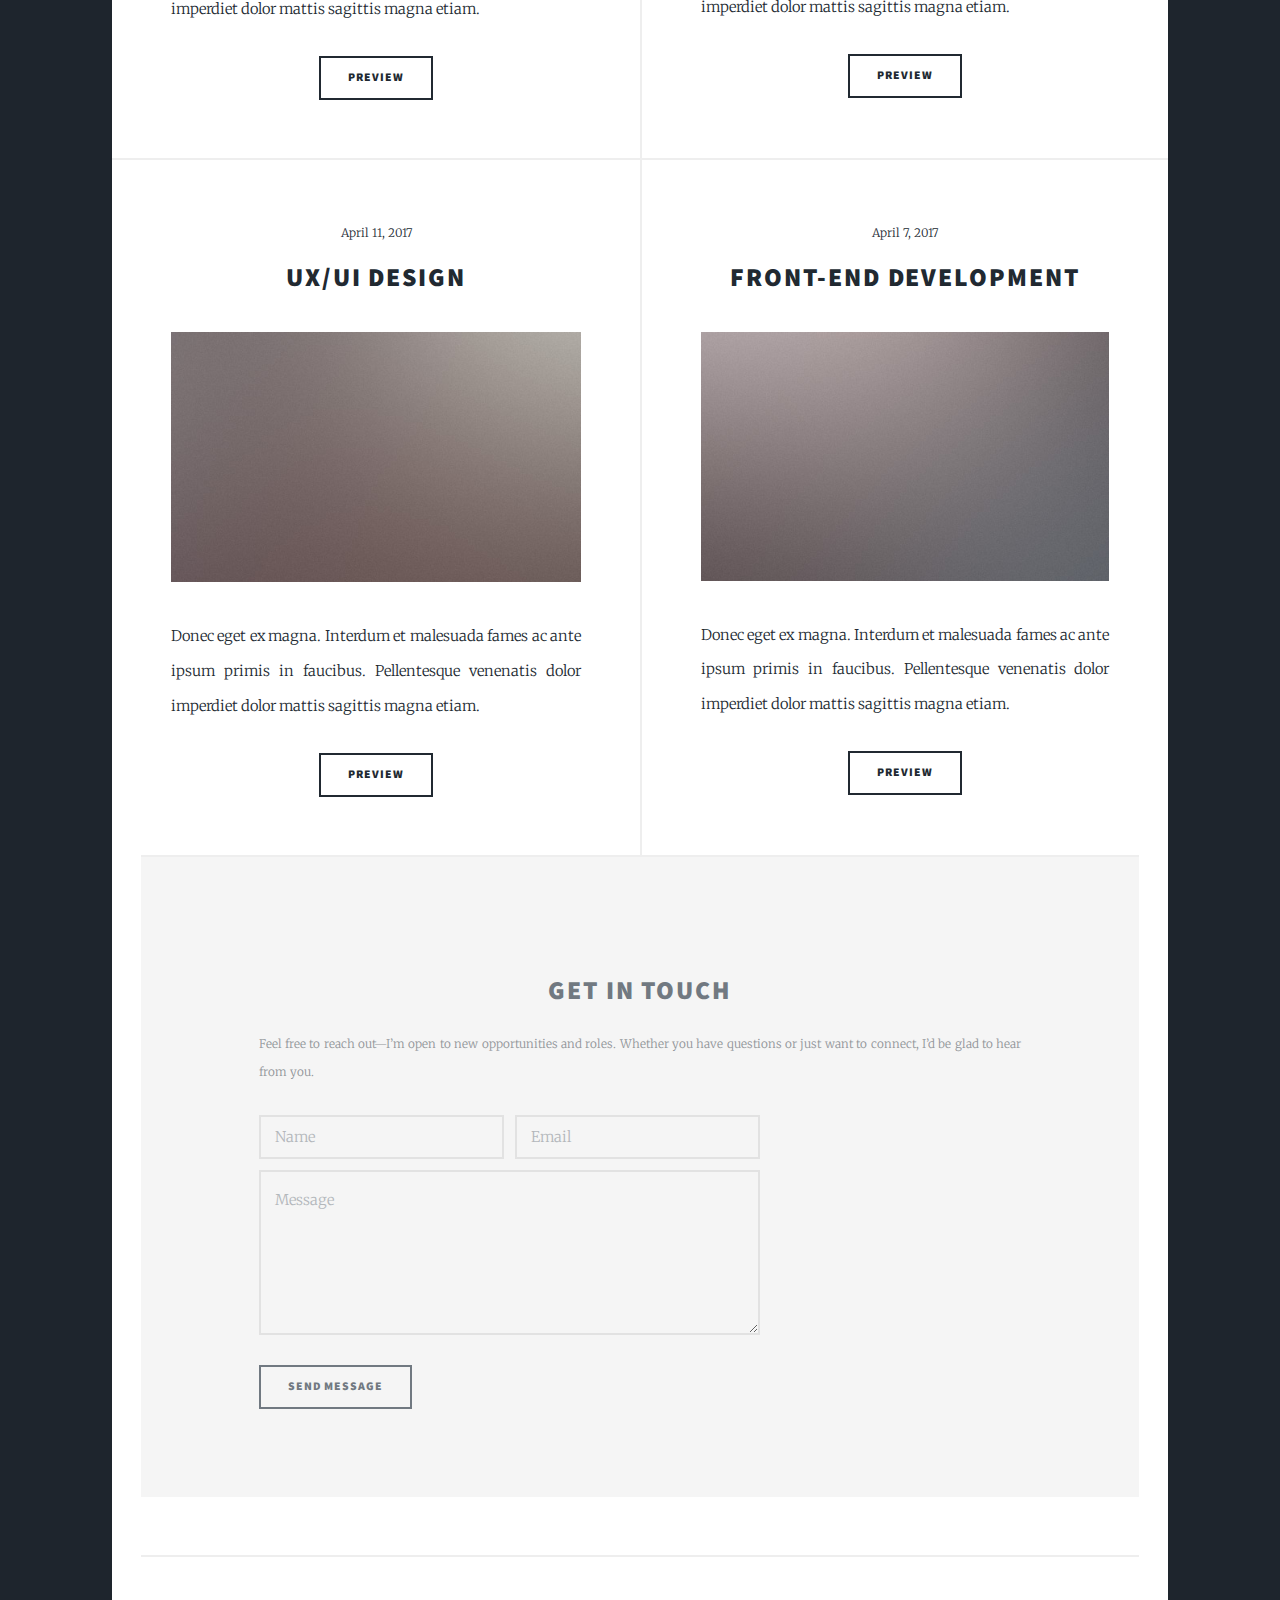
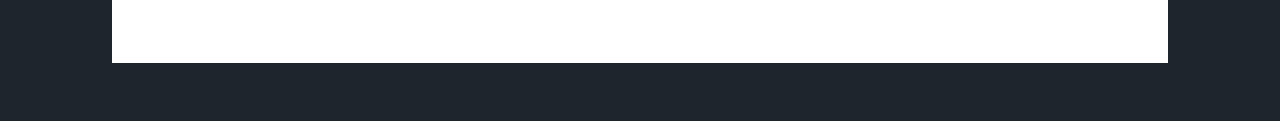
==== commit 1b1916b7: "Update index.html" ====
--- a/index.html
+++ b/index.html
@@ -114,7 +114,7 @@
 								<article>
 									<header>
 										<span class="date">April 11, 2017</span>
-										<h2><a href="#">UI/UX Design</a></h2>
+										<h2><a href="#">UX/UI Design</a></h2>
 									</header>
 									<a href="#" class="image fit"><img src="images/pic06.jpg" alt="" /></a>
 									<p>Donec eget ex magna. Interdum et malesuada fames ac ante ipsum primis in faucibus. Pellentesque venenatis dolor imperdiet dolor mattis sagittis magna etiam.</p>
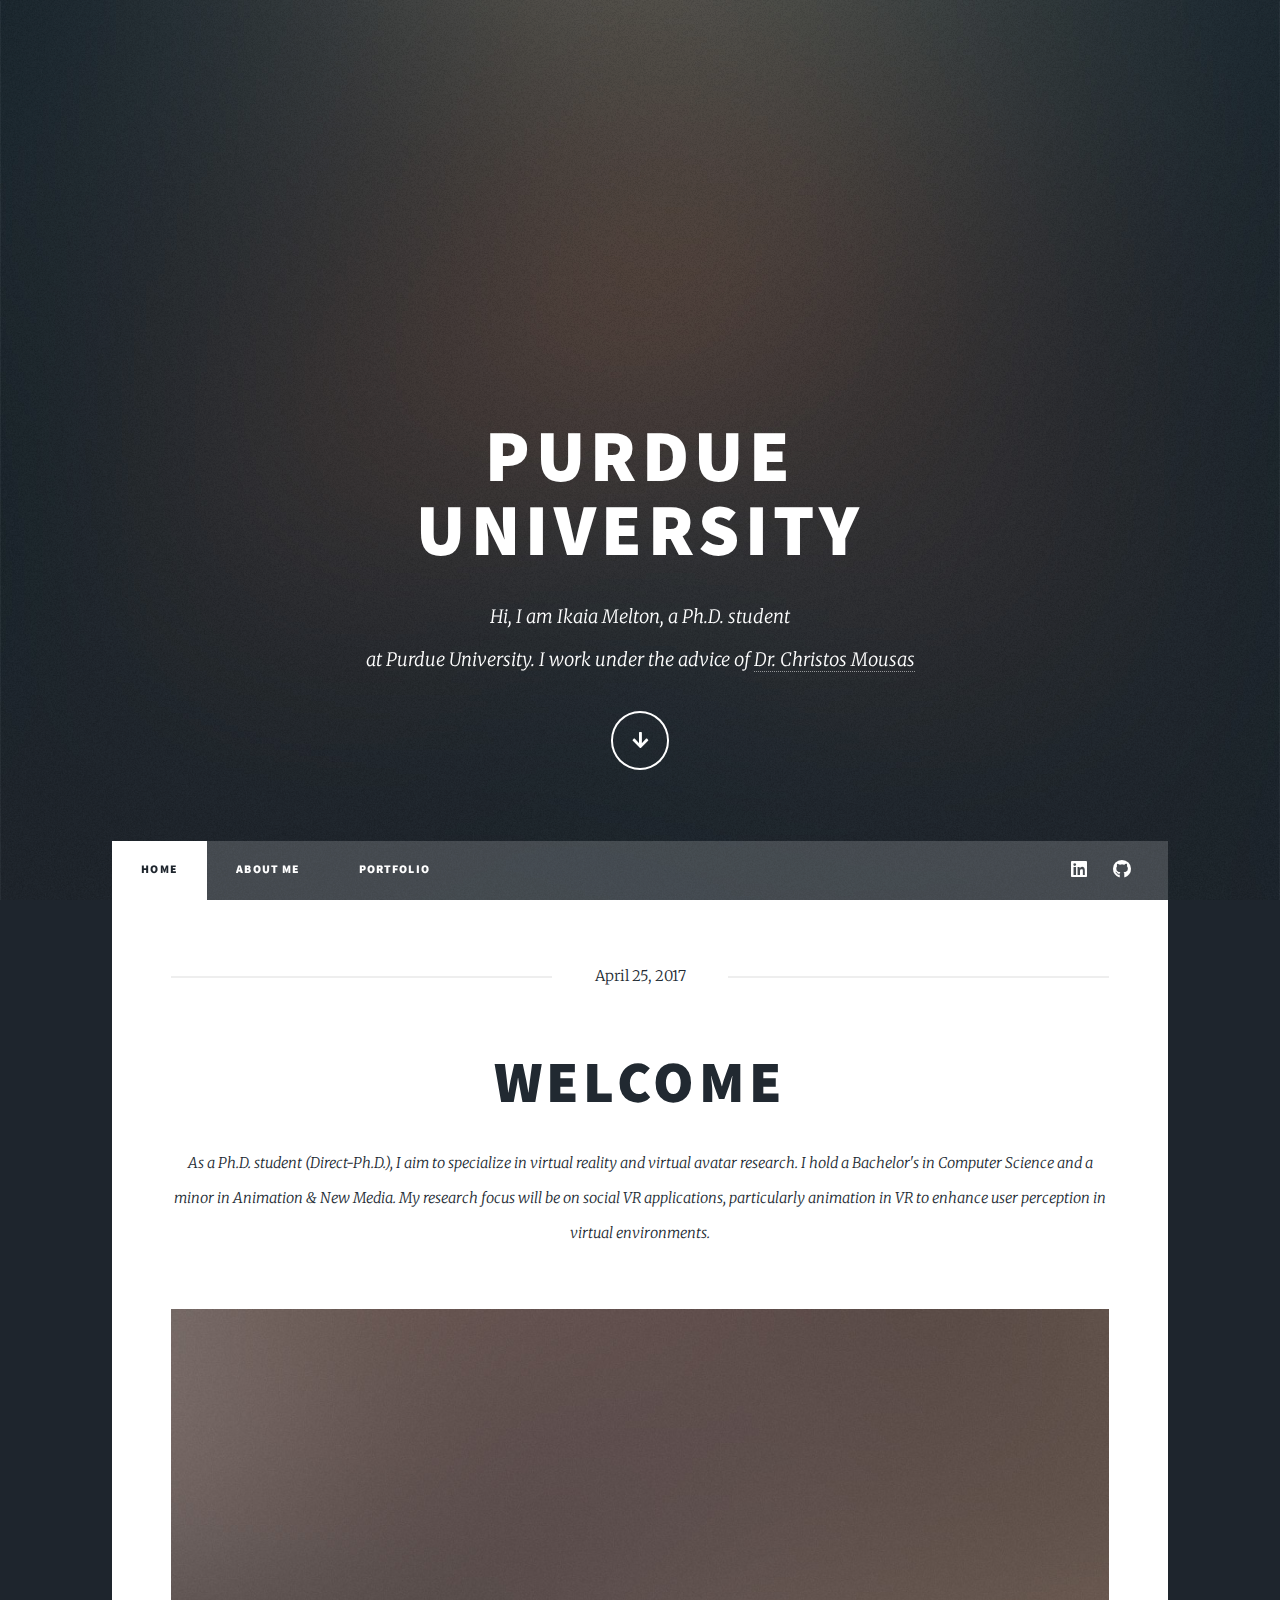
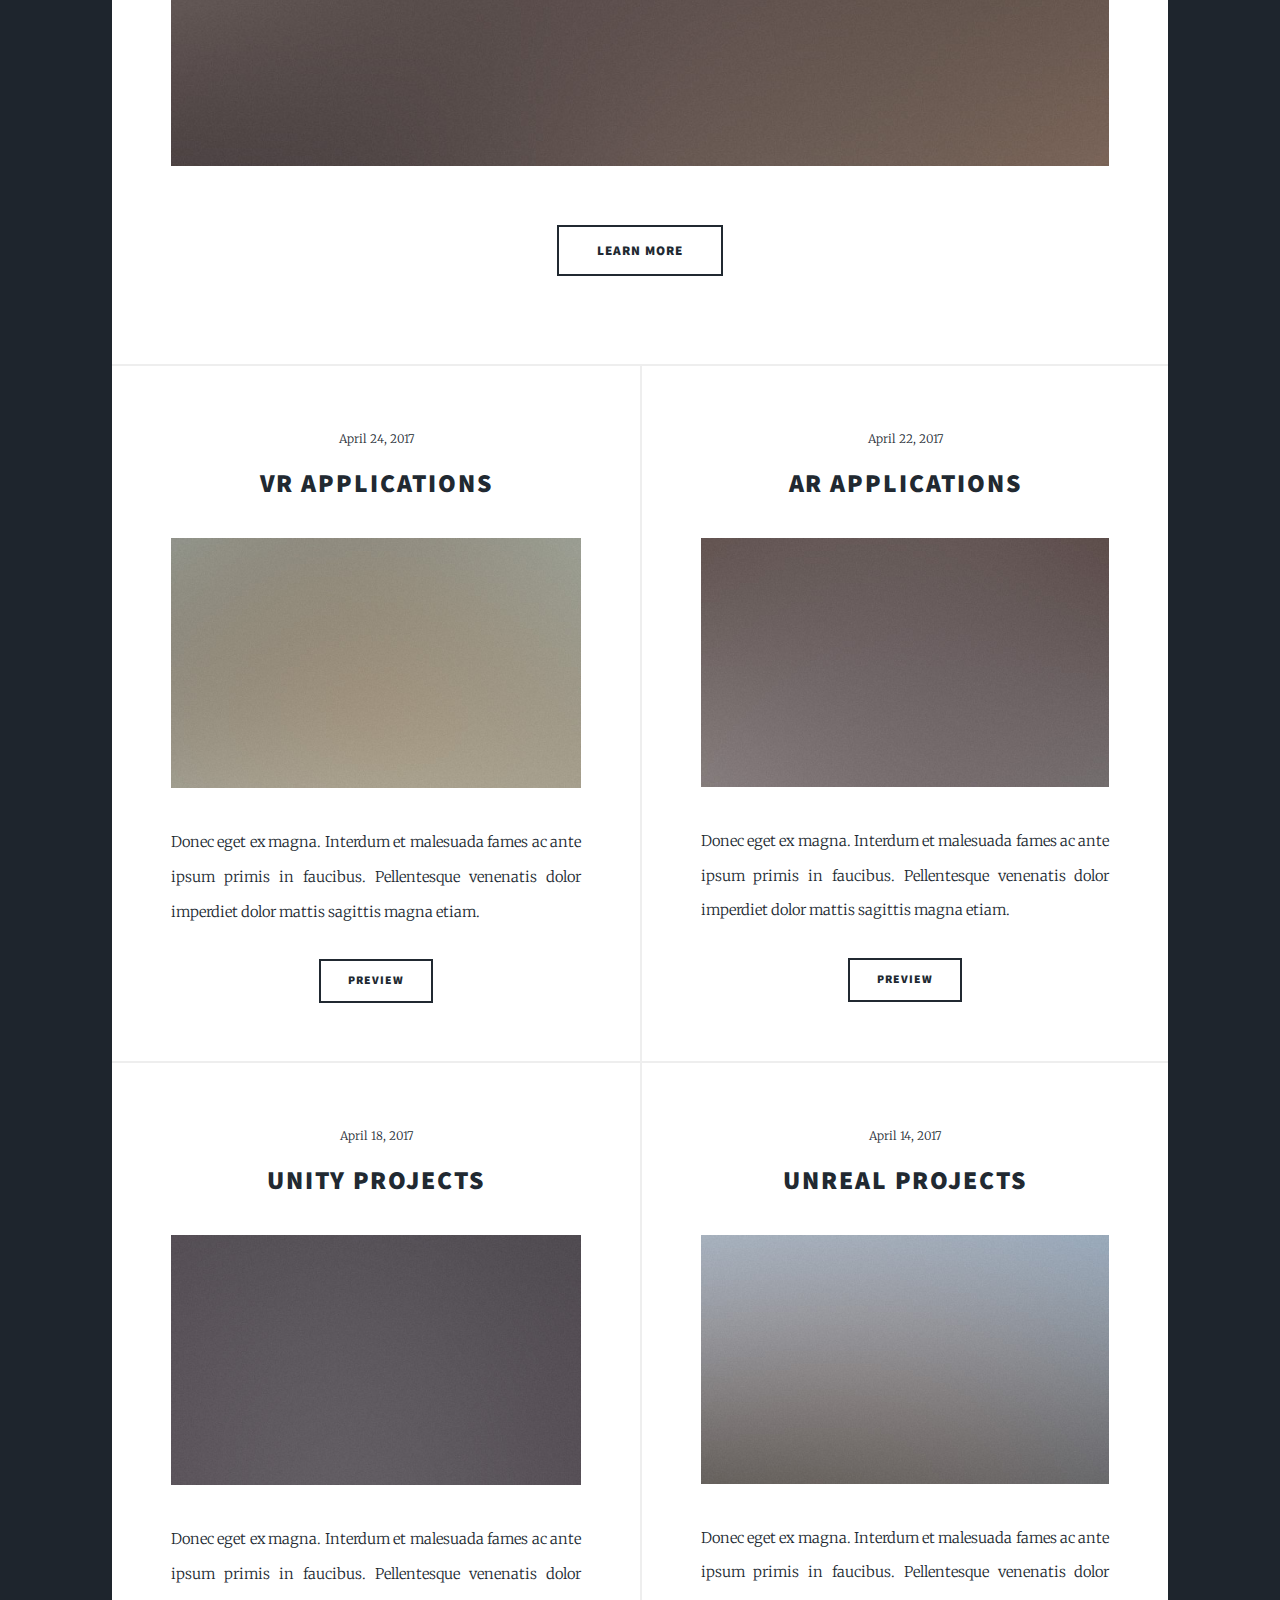
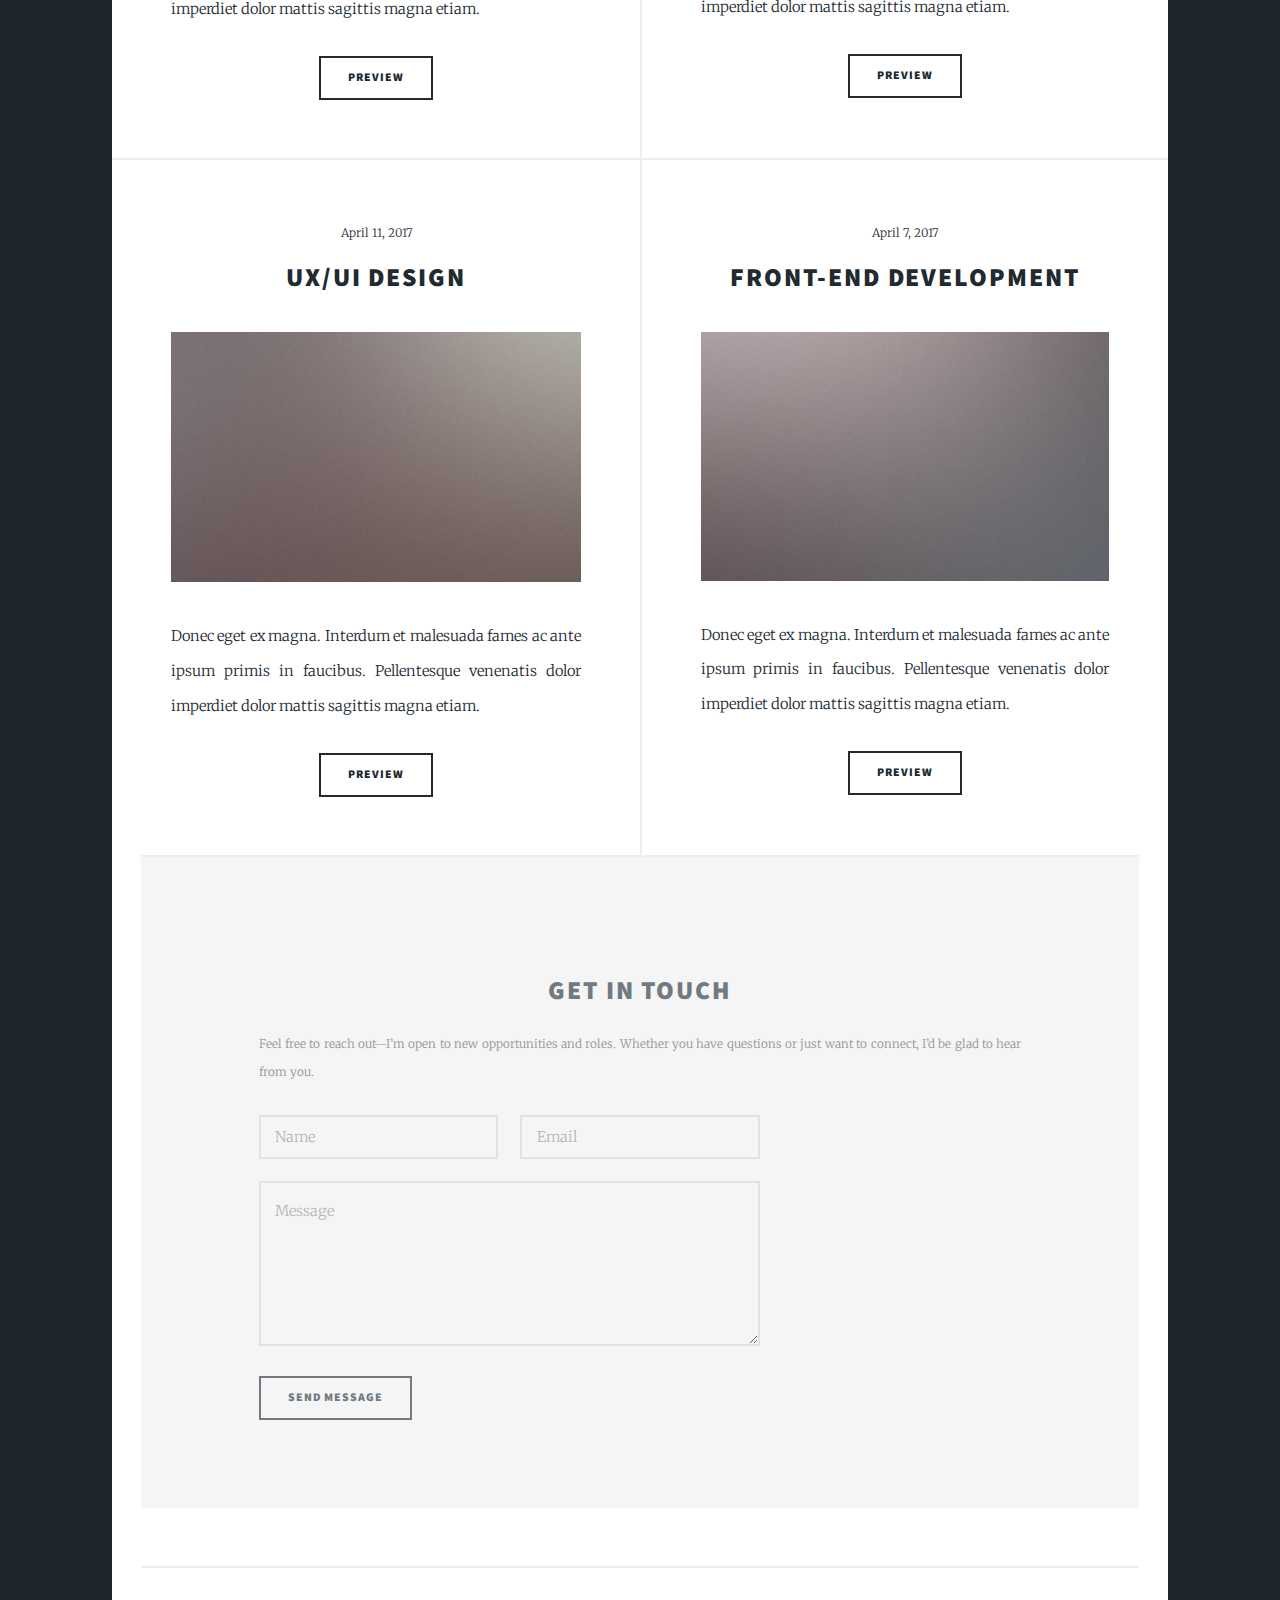
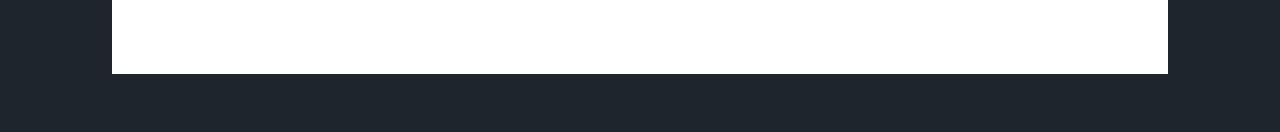
==== commit a77e3a90: "Update index.html" ====
--- a/index.html
+++ b/index.html
@@ -144,7 +144,7 @@
 						<div class="row">
 							<div class="col-8 col-12-small">
 								<form method="post" action="#">
-									<div class="row gtr-uniform gtr-50">
+									<div class="row gtr-uniform gtr-20">
 										<div class="col-6 col-12-xsmall"><input type="text" name="name" id="name" placeholder="Name" /></div>
 										<div class="col-6 col-12-xsmall"><input type="email" name="email" id="email" placeholder="Email" /></div>
 										<div class="col-12"><textarea name="message" id="message" placeholder="Message" rows="4"></textarea></div>
